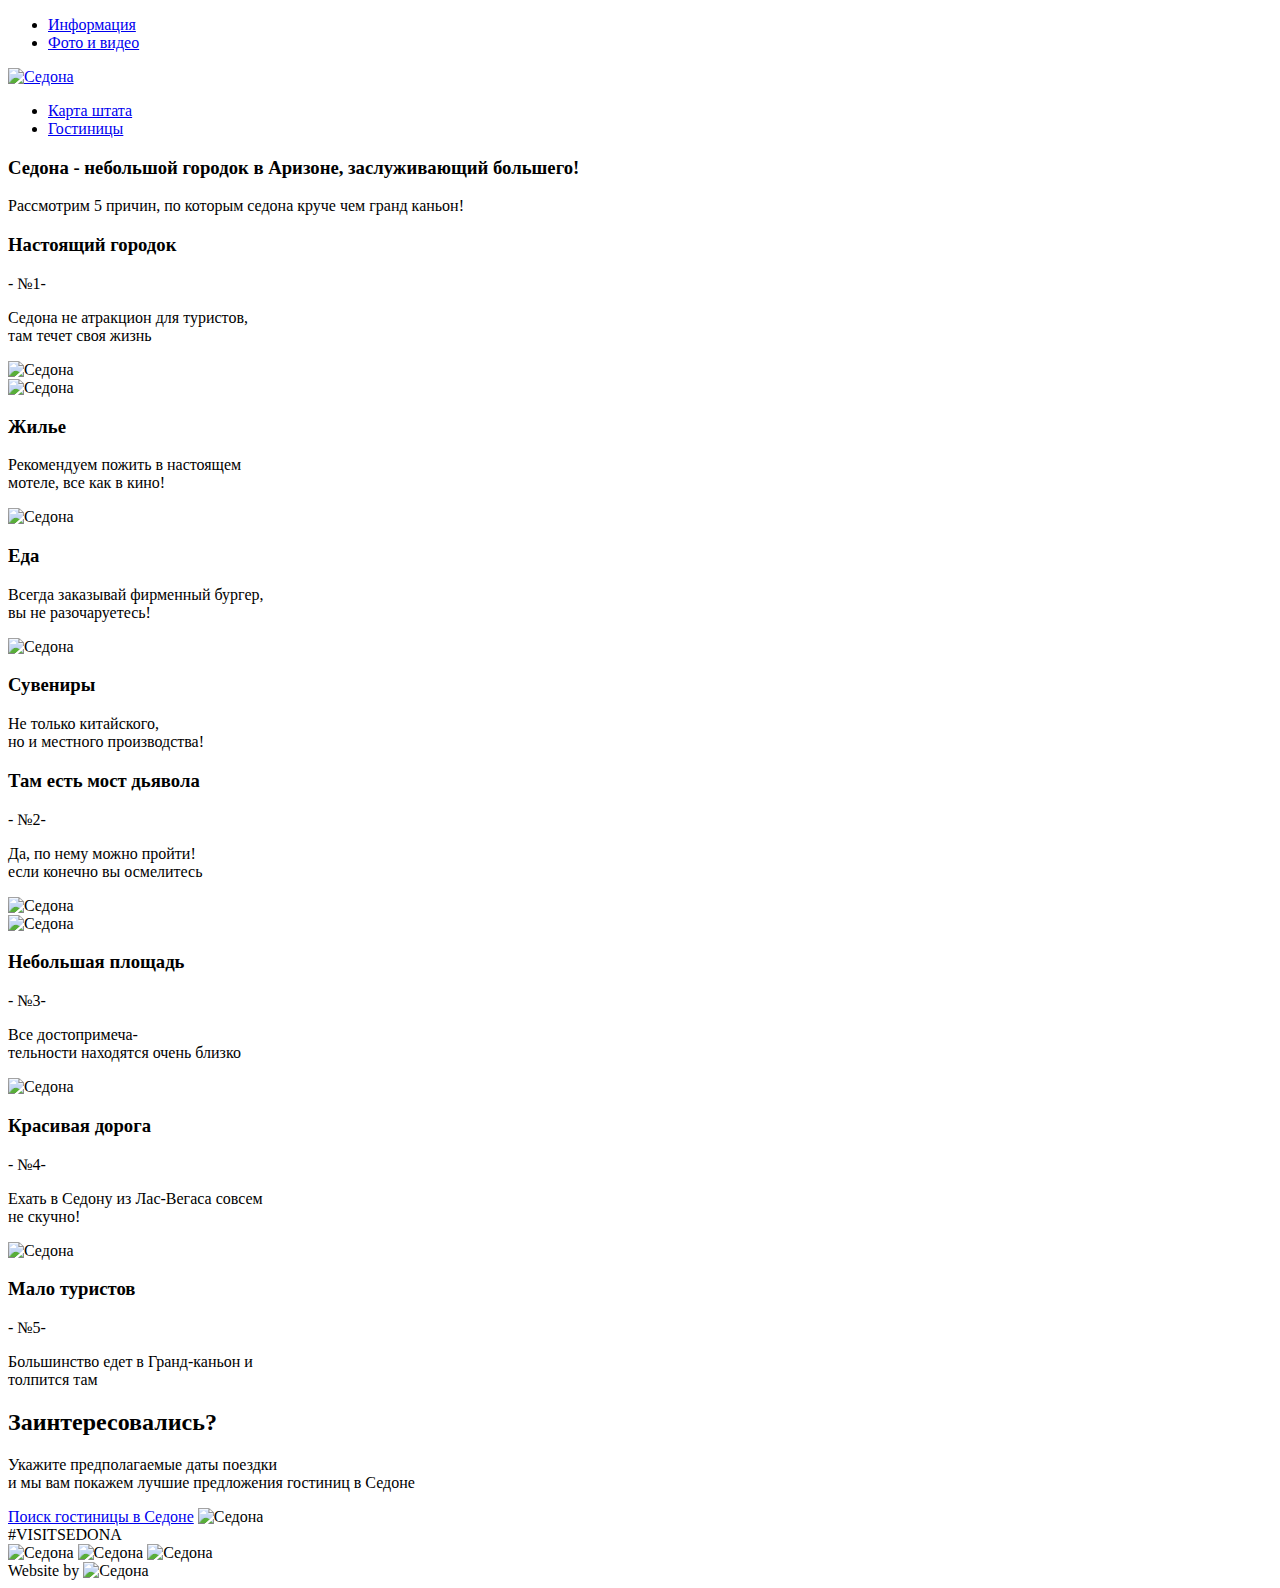
==== index.html @ 1ba11acc "разметка гл.стр." ====
<!DOCTYPE html>
<html>
    <head>
        <meta charset="utf-8">
	    <title>Sedona</title>
    </head>
    <body>
        <!--HEADER-->
        <header class="main-header">
	        <nav class="left-nav">
		        <ul>
	                 <li>
			            <a href="#" class="btn">Информация</a>
		             </li>
			        <li>
			            <a href="#" class="btn">Фото и видео</a>
		            </li>
			          
		        </ul>
	        </nav>
			
	        <div class="image">
	            <a href="./index.html">
				    <img src="http://placehold.it/150x100" alt="Седона" width="150" height="100" >
				</a>
	        </div>
			
			<nav class="right-nav">
			    <ul>
					<li>
			            <a href="#" class="btn">Карта штата</a>
		            </li>
			        <li>
			            <a href="#" class="btn">Гостиницы</a>
			        </li>  
			    </ul>
			</nav>
	    </header>
	    <!--HEADER END-->
		
		<!--CONTENT-->
	    <div class="container clearfix">
	        <section class="info-sedona">
	            <h3>Седона - небольшой городок в Аризоне, заслуживающий большего!</h3>
		        <p>Рассмотрим 5 причин, по которым седона круче чем гранд каньон!</p>
	        </section>
	        <!--Вопросы по тексту, лежащем на лого-->
	        <article class="main-reasons">
	            <div class="features-item main-feature">
		            <h3>Настоящий городок</h3>
		            <p>- №1-</p>
		            <p>
		            Седона не атракцион для туристов,<br>
		            там течет своя жизнь</p>
		        </div>
		        <div class="reason-image">
		            <img src="http://placehold.it/150x100" alt="Седона" width="150" height="100" >
		        </div>
	        </article>
	        <section class="features">
	            <div class="features-item">
				    <img src="http://placehold.it/150x100" alt="Седона" width="150" height="100" >
		            <h3>Жилье</h3>
		            <p>Рекомендуем пожить в настоящем<br>
		            мотеле, все как в кино!</p>
		        </div>
		        <div class="features-item">
				    <img src="http://placehold.it/150x100" alt="Седона" width="150" height="100" >
		            <h3>Еда</h3>
		            <p>Всегда заказывай фирменный бургер,<br>
		            вы не разочаруетесь!</p>
		        </div>
		        <div class="features-item">
				    <img src="http://placehold.it/150x100" alt="Седона" width="150" height="100" >
		            <h3>Сувениры</h3>
		            <p>Не только китайского,<br>
		            но и местного производства!</p>
		        </div>
	        </section>
	        <article class="main-reasons">
	            <div class="features-item main-feature">
		        <h3>Там есть мост дьявола</h3>
		        <p>- №2-</p>
		        <p>
		        Да, по нему можно пройти!<br>
		        если конечно вы осмелитесь</p>
		        </div>
		        <div class="reason-image">
		            <img src="http://placehold.it/150x100" alt="Седона" width="150" height="100" >
		        </div>
	        </article>
	        <section class="features">
	            <div class="features-item">
				    <img src="http://placehold.it/150x100" alt="Седона" width="150" height="100" >
		            <h3>Небольшая площадь</h3>
		            <p>- №3-</p>
		            <p>
		            Все достопримеча-<br>
		            тельности находятся очень близко</p>
		        </div>
		        <div class="features-item">
				    <img src="http://placehold.it/150x100" alt="Седона" width="150" height="100" >
		            <h3>Красивая дорога</h3>
		            <p>- №4-</p>
		            <p>
		            Eхать в Седону из Лас-Вегаса совсем<br>
		            не скучно!</p>
		        </div>
		        <div class="features-item">
				    <img src="http://placehold.it/150x100" alt="Седона" width="150" height="100" >
		            <h3>Мало туристов</h3>
		            <p>- №5-</p>
		            <p>
		            Большинство едет в Гранд-каньон и<br>
		            толпится там</p>
		        </div>
	        </section>
			<!--CART-->
	        <section class="search">
	            <h2>Заинтересовались?</h2>
	            <p>Укажите предполагаемые даты поездки<br>
	            и мы вам покажем лучшие предложения гостиниц в Седоне</p>
	            <a href="#" class="btn">Поиск гостиницы в Седоне</a>
	            <img src="http://placehold.it/150x100" alt="Седона" width="150" height="100" >
	        </section>
			<!--CART END-->
	    </div>
		<!--CONTENT END-->
		
        <!--FOOTER-->
	    <footer class="main-footer">
	        <section class="main-footer-info">
	            <div class="footer-tag">
		            #VISITSEDONA
		        </div>
		        <div class="footer-social">
		            <img src="http://placehold.it/150x100" alt="Седона" width="150" height="100" >
		            <img src="http://placehold.it/150x100" alt="Седона" width="150" height="100" >
		            <img src="http://placehold.it/150x100" alt="Седона" width="150" height="100" >
		        </div>
		        <div class="footer-copyright">
		            Website by <img src="http://placehold.it/150x100" alt="Седона" width="150" height="100" >
		        </div>
	        </section>
	    </footer>
	    <!--FOOTER END-->
    </body>
</html>
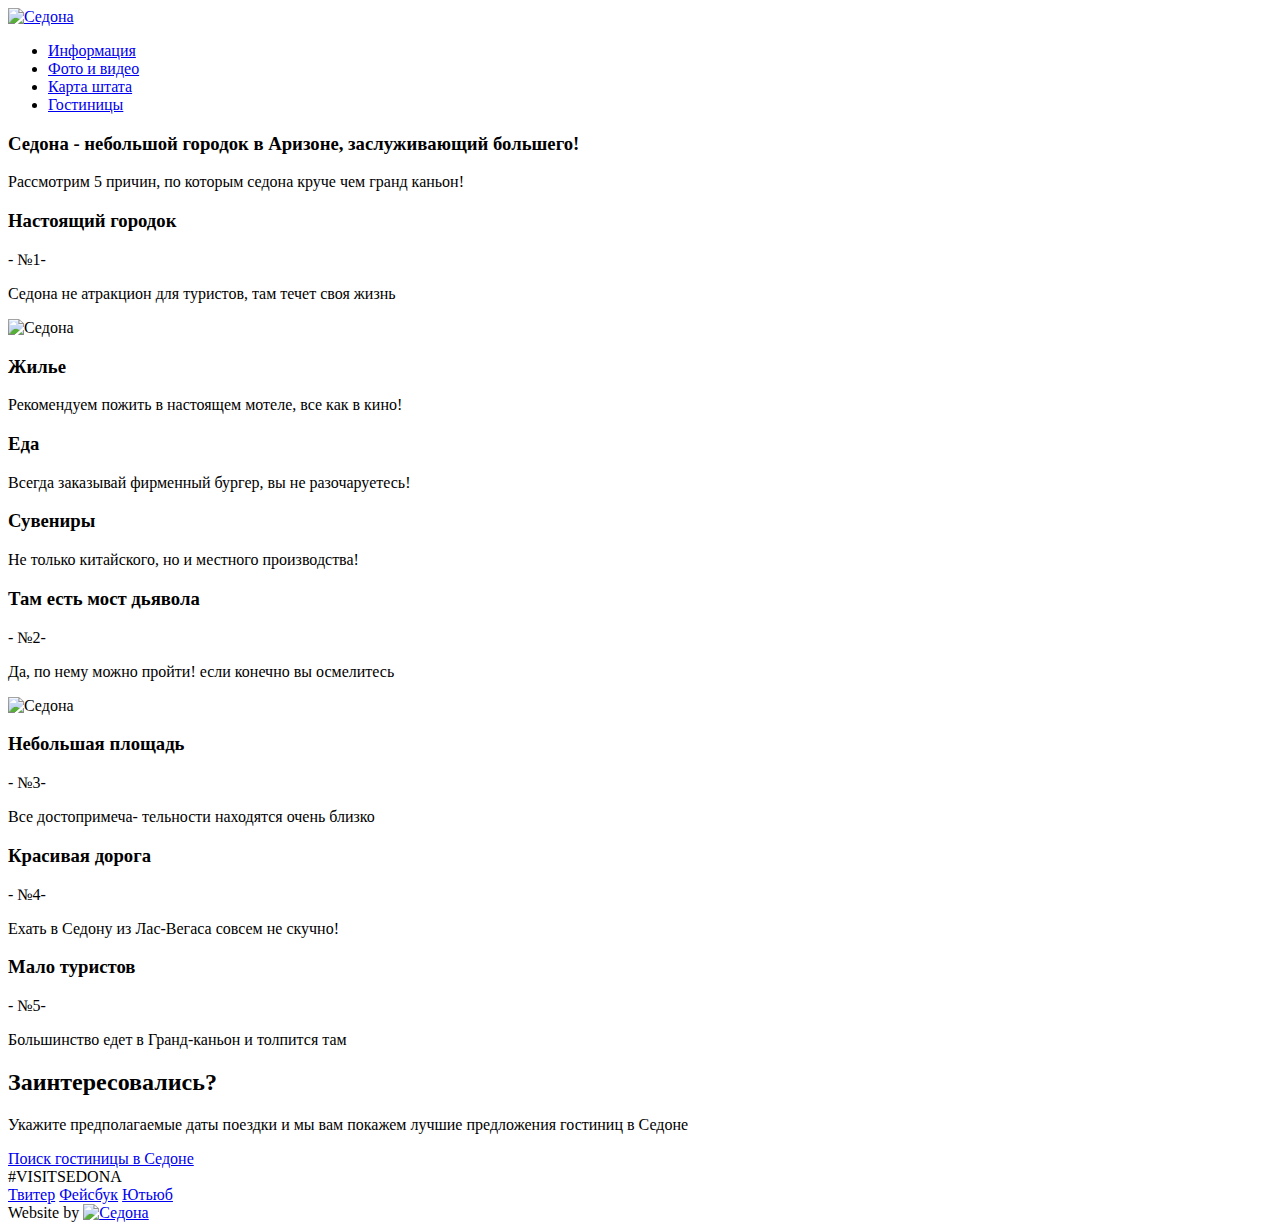
==== commit e0fb1c60: "правки в разметку index.html" ====
--- a/index.html
+++ b/index.html
@@ -1,148 +1,128 @@
-<!DOCTYPE html>
+﻿<!DOCTYPE html>
 <html>
-    <head>
-        <meta charset="utf-8">
-	    <title>Sedona</title>
-    </head>
-    <body>
+
+<head>
+    <meta charset="utf-8">
+    <title>Sedona</title>
+</head>
+
+<body>
+    <div class="container">
         <!--HEADER-->
-        <header class="main-header">
-	        <nav class="left-nav">
-		        <ul>
-	                 <li>
-			            <a href="#" class="btn">Информация</a>
-		             </li>
-			        <li>
-			            <a href="#" class="btn">Фото и видео</a>
-		            </li>
-			          
-		        </ul>
-	        </nav>
-			
-	        <div class="image">
-	            <a href="./index.html">
-				    <img src="http://placehold.it/150x100" alt="Седона" width="150" height="100" >
-				</a>
-	        </div>
-			
-			<nav class="right-nav">
-			    <ul>
-					<li>
-			            <a href="#" class="btn">Карта штата</a>
-		            </li>
-			        <li>
-			            <a href="#" class="btn">Гостиницы</a>
-			        </li>  
-			    </ul>
-			</nav>
-	    </header>
-	    <!--HEADER END-->
-		
-		<!--CONTENT-->
-	    <div class="container clearfix">
-	        <section class="info-sedona">
-	            <h3>Седона - небольшой городок в Аризоне, заслуживающий большего!</h3>
-		        <p>Рассмотрим 5 причин, по которым седона круче чем гранд каньон!</p>
-	        </section>
-	        <!--Вопросы по тексту, лежащем на лого-->
-	        <article class="main-reasons">
-	            <div class="features-item main-feature">
-		            <h3>Настоящий городок</h3>
-		            <p>- №1-</p>
-		            <p>
-		            Седона не атракцион для туристов,<br>
-		            там течет своя жизнь</p>
-		        </div>
-		        <div class="reason-image">
-		            <img src="http://placehold.it/150x100" alt="Седона" width="150" height="100" >
-		        </div>
-	        </article>
-	        <section class="features">
-	            <div class="features-item">
-				    <img src="http://placehold.it/150x100" alt="Седона" width="150" height="100" >
-		            <h3>Жилье</h3>
-		            <p>Рекомендуем пожить в настоящем<br>
-		            мотеле, все как в кино!</p>
-		        </div>
-		        <div class="features-item">
-				    <img src="http://placehold.it/150x100" alt="Седона" width="150" height="100" >
-		            <h3>Еда</h3>
-		            <p>Всегда заказывай фирменный бургер,<br>
-		            вы не разочаруетесь!</p>
-		        </div>
-		        <div class="features-item">
-				    <img src="http://placehold.it/150x100" alt="Седона" width="150" height="100" >
-		            <h3>Сувениры</h3>
-		            <p>Не только китайского,<br>
-		            но и местного производства!</p>
-		        </div>
-	        </section>
-	        <article class="main-reasons">
-	            <div class="features-item main-feature">
-		        <h3>Там есть мост дьявола</h3>
-		        <p>- №2-</p>
-		        <p>
-		        Да, по нему можно пройти!<br>
-		        если конечно вы осмелитесь</p>
-		        </div>
-		        <div class="reason-image">
-		            <img src="http://placehold.it/150x100" alt="Седона" width="150" height="100" >
-		        </div>
-	        </article>
-	        <section class="features">
-	            <div class="features-item">
-				    <img src="http://placehold.it/150x100" alt="Седона" width="150" height="100" >
-		            <h3>Небольшая площадь</h3>
-		            <p>- №3-</p>
-		            <p>
-		            Все достопримеча-<br>
-		            тельности находятся очень близко</p>
-		        </div>
-		        <div class="features-item">
-				    <img src="http://placehold.it/150x100" alt="Седона" width="150" height="100" >
-		            <h3>Красивая дорога</h3>
-		            <p>- №4-</p>
-		            <p>
-		            Eхать в Седону из Лас-Вегаса совсем<br>
-		            не скучно!</p>
-		        </div>
-		        <div class="features-item">
-				    <img src="http://placehold.it/150x100" alt="Седона" width="150" height="100" >
-		            <h3>Мало туристов</h3>
-		            <p>- №5-</p>
-		            <p>
-		            Большинство едет в Гранд-каньон и<br>
-		            толпится там</p>
-		        </div>
-	        </section>
-			<!--CART-->
-	        <section class="search">
-	            <h2>Заинтересовались?</h2>
-	            <p>Укажите предполагаемые даты поездки<br>
-	            и мы вам покажем лучшие предложения гостиниц в Седоне</p>
-	            <a href="#" class="btn">Поиск гостиницы в Седоне</a>
-	            <img src="http://placehold.it/150x100" alt="Седона" width="150" height="100" >
-	        </section>
-			<!--CART END-->
-	    </div>
-		<!--CONTENT END-->
-		
+
+        <header class="page-header">
+            <a class="image" href="./index.html">
+                <img src="http://placehold.it/150x100" alt="Седона" width="150" height="100">
+            </a>
+
+            <nav class="main-nav">
+                <ul>
+                    <li>
+                        <a href="#" class="btn">Информация</a>
+                    </li>
+                    <li>
+                        <a href="#" class="btn">Фото и видео</a>
+                    </li>
+
+                    <li>
+                        <a href="#" class="btn">Карта штата</a>
+                    </li>
+                    <li>
+                        <a href="#" class="btn">Гостиницы</a>
+                    </li>
+                </ul>
+            </nav>
+        </header>
+        <!--HEADER END-->
+
+        <!--CONTENT-->
+        <main>
+
+            <section class="info-sedona">
+                <h3>Седона - небольшой городок в Аризоне, заслуживающий большего!</h3>
+                <p>Рассмотрим 5 причин, по которым седона круче чем гранд каньон!</p>
+            </section>
+            <!--Вопросы по тексту, лежащем на лого-->
+            <section class="main-reasons">
+                <div class="reason-item reason-item-blue"> 
+                    <h3>Настоящий городок</h3>
+                    <span>- №1-</span>
+                    <p>Седона не атракцион для туристов, там течет своя жизнь</p>
+                </div>
+                <div class="reason-image">
+                    <img src="http://placehold.it/150x100" alt="Седона" width="150" height="100">
+                </div>
+            </section>
+            <section class="features">
+                <div class="features-item features-item-home">
+                    <h3>Жилье</h3>
+                    <p>Рекомендуем пожить в настоящем мотеле, все как в кино!</p>
+                </div>
+                <div class="features-item features-item-eate">
+                    <h3>Еда</h3>
+                    <p>Всегда заказывай фирменный бургер, вы не разочаруетесь!</p>
+                </div>
+                <div class="features-item features-item-syvin">
+                    <h3>Сувениры</h3>
+                    <p>Не только китайского, но и местного производства!</p>
+                </div>
+            </section>
+            <section class="main-reasons">
+                <div class="reason-item reason-item-blue">
+                    <h3>Там есть мост дьявола</h3>
+                    <span>- №2-</span>
+                    <p>Да, по нему можно пройти! если конечно вы осмелитесь</p>
+                </div>
+                <div class="reason-image">
+                    <img src="http://placehold.it/150x100" alt="Седона" width="150" height="100">
+                </div>
+            </section>
+            <section class="features">
+                <div class="reason-item reason-item-grey">
+                    <h3>Небольшая площадь</h3>
+                    <span>- №3-</span>
+                    <p>Все достопримеча- тельности находятся очень близко</p>
+                </div>
+                <div class="reason-item reason-item-grey">
+                    <h3>Красивая дорога</h3>
+                    <span>- №4-</span>
+                    <p>Eхать в Седону из Лас-Вегаса совсем не скучно!</p>
+                </div>
+                <div class="reason-item reason-item-grey">
+                    <h3>Мало туристов</h3>
+                    <span>- №5-</span>
+                    <p>Большинство едет в Гранд-каньон и толпится там</p>
+                </div>
+            </section>
+            <!--map-->
+            <section class="search">
+                <h2>Заинтересовались?</h2>
+                <p>Укажите предполагаемые даты поездки и мы вам покажем лучшие предложения гостиниц в Седоне</p>
+                <a href="#" class="btn">Поиск гостиницы в Седоне</a>
+                <div class="map"></div>
+                <!---вставить форму поиска---->
+            </section>
+            <!--map END-->
+        </main>
+        <!--CONTENT END-->
+
         <!--FOOTER-->
-	    <footer class="main-footer">
-	        <section class="main-footer-info">
-	            <div class="footer-tag">
-		            #VISITSEDONA
-		        </div>
-		        <div class="footer-social">
-		            <img src="http://placehold.it/150x100" alt="Седона" width="150" height="100" >
-		            <img src="http://placehold.it/150x100" alt="Седона" width="150" height="100" >
-		            <img src="http://placehold.it/150x100" alt="Седона" width="150" height="100" >
-		        </div>
-		        <div class="footer-copyright">
-		            Website by <img src="http://placehold.it/150x100" alt="Седона" width="150" height="100" >
-		        </div>
-	        </section>
-	    </footer>
-	    <!--FOOTER END-->
-    </body>
-</html>+        <footer class="page-footer">
+                <div class="footer-tag">
+                    #VISITSEDONA
+                </div>
+                <div class="footer-social">
+                    <a class="socil-btn socil-btn-tw" href="#" target="_blank">Твитер</a>
+                    <a class="socil-btn socil-btn-fb" href="#" target="_blank">Фейсбук</a>
+                    <a class="socil-btn socil-btn-youtub" href="#" target="_blank">Ютьюб</a>
+                </div>
+                <div class="footer-copyright">
+                    Website by <a href="#" target="_blank"><img src="http://placehold.it/150x100" alt="Седона" width="150" height="100"></a>
+                </div>
+        </footer>
+        <!--FOOTER END-->
+    </div>
+
+</body>
+
+</html>
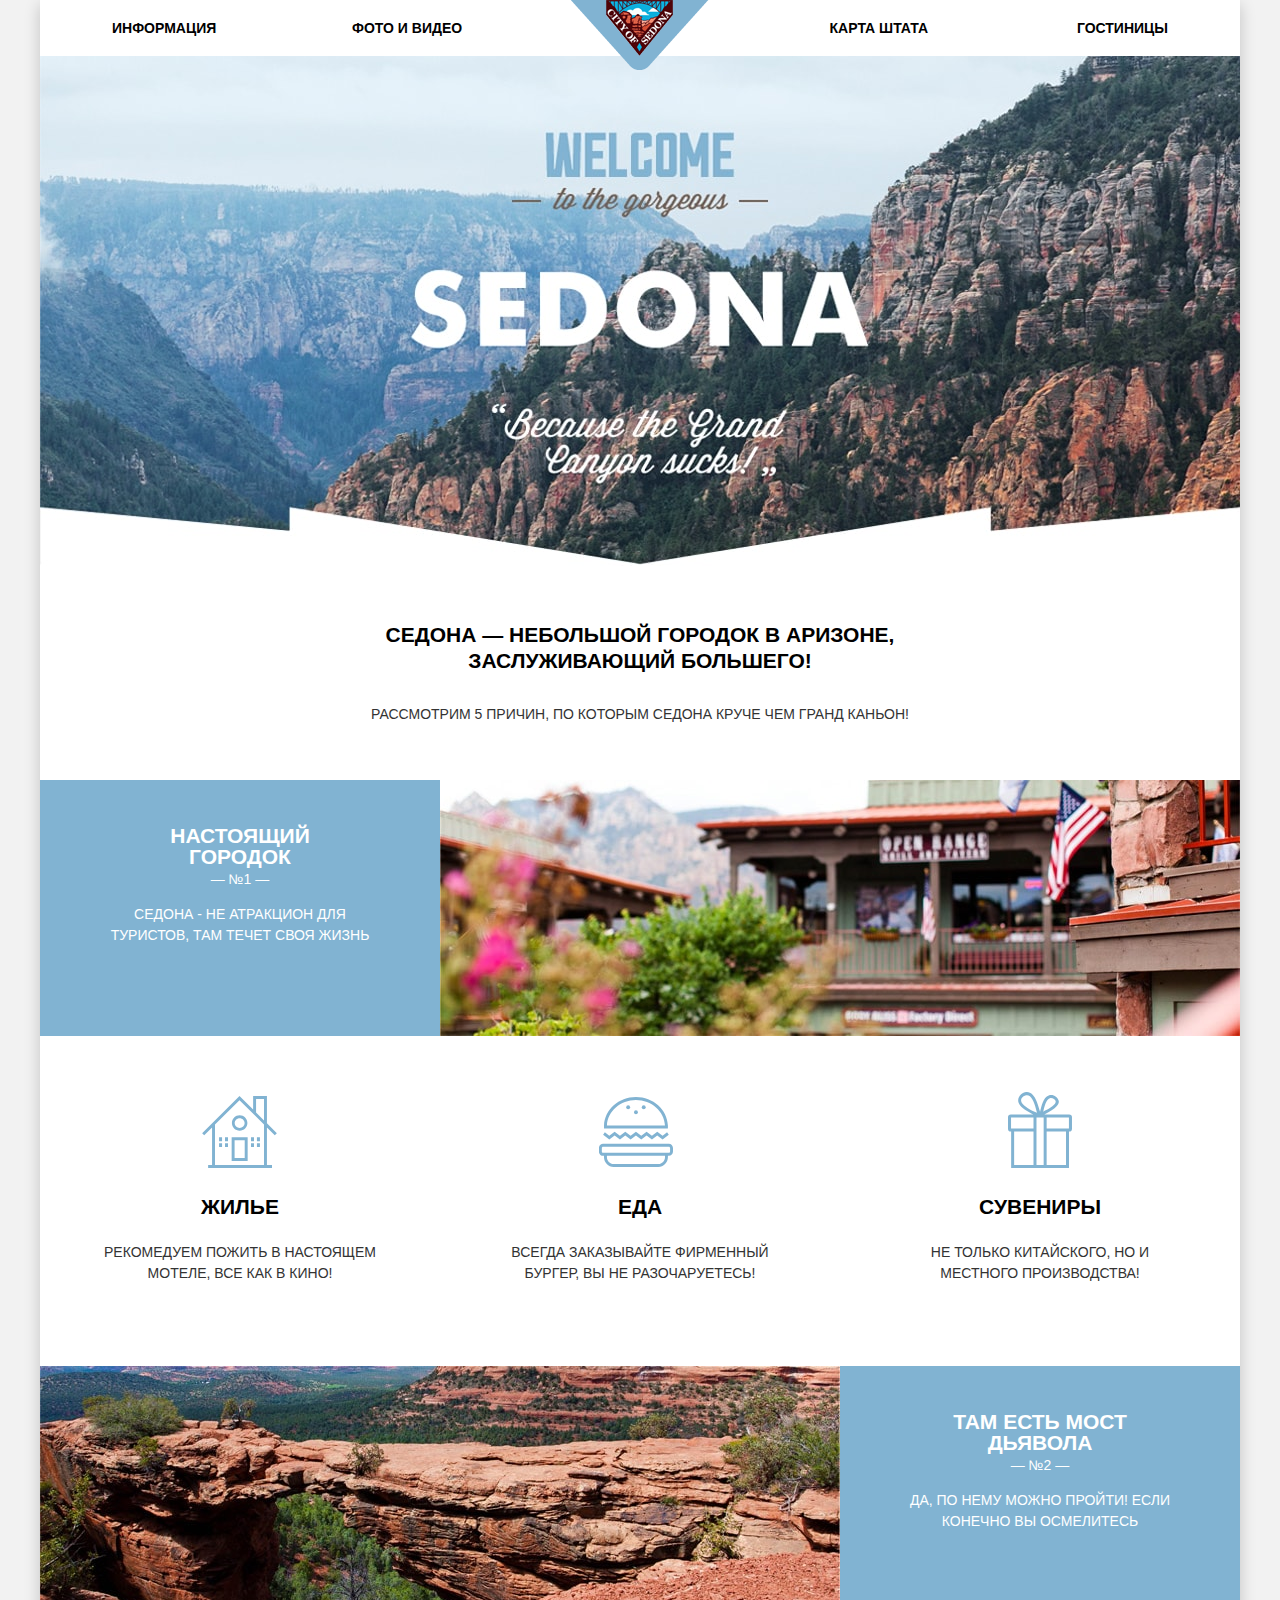
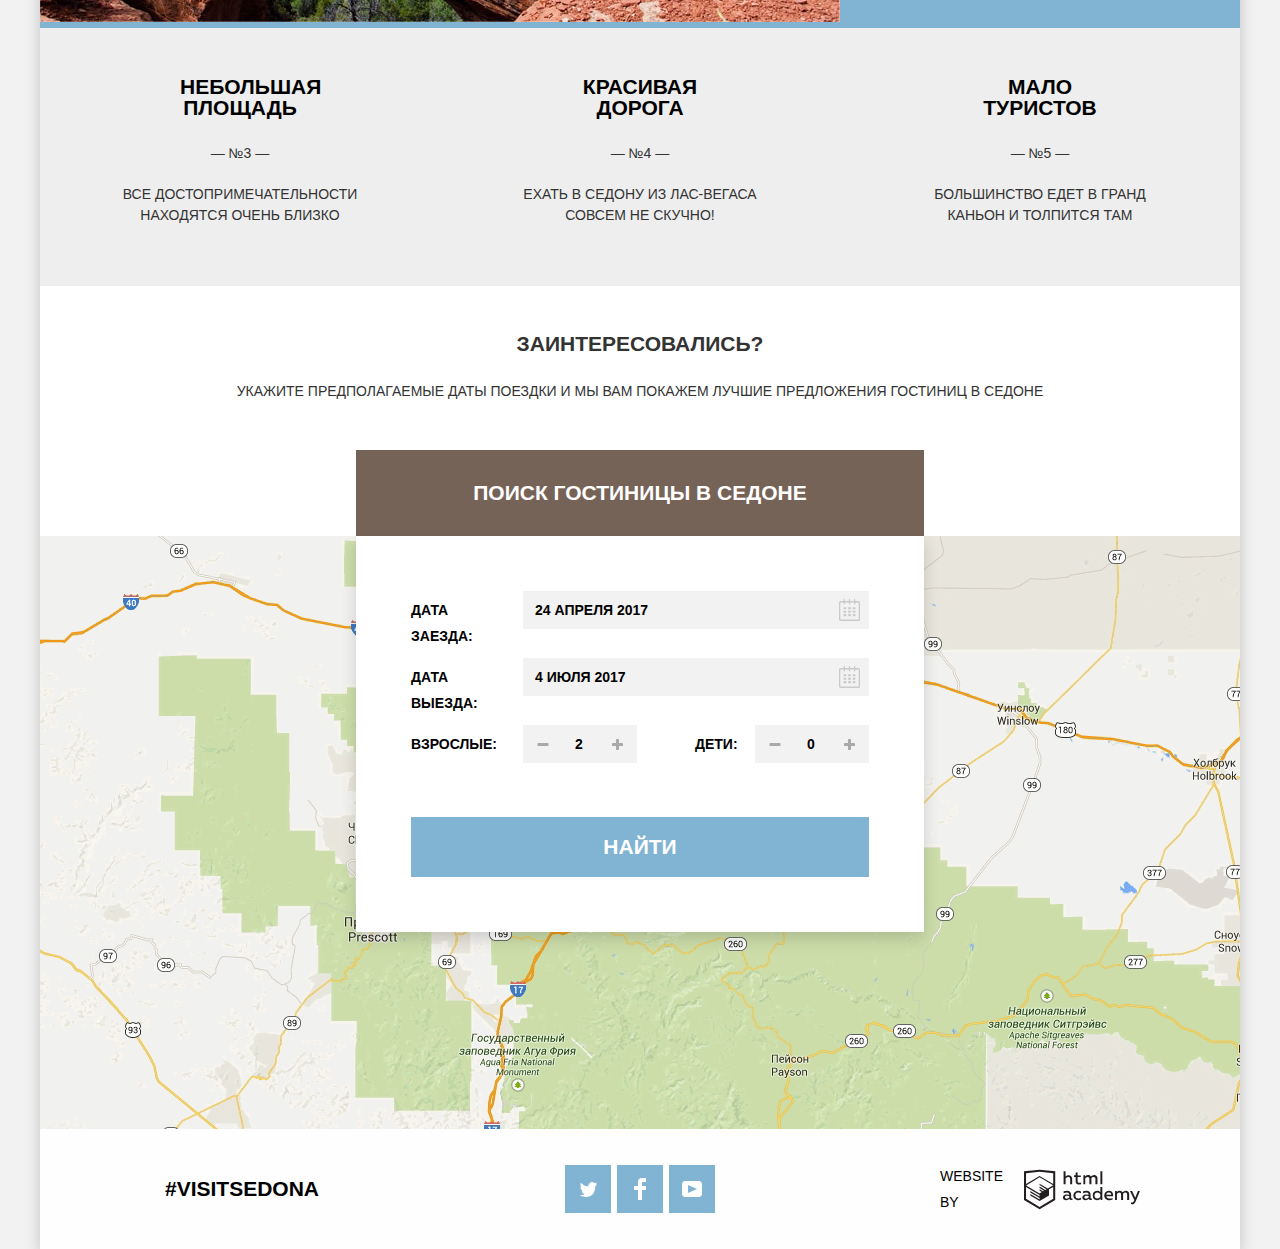
==== commit 24ed05a0: "переделка 1 стр" ====
--- a/index.html
+++ b/index.html
@@ -4,32 +4,26 @@
 <head>
     <meta charset="utf-8">
     <title>Sedona</title>
+    <link href="https://fonts.googleapis.com/css?family=PT+Sans+Narrow:400,700&amp;subset=cyrillic" rel="stylesheet">
+    <link href="css/normalize.css" rel="stylesheet">
+    <link href="css/style.css" rel="stylesheet">
 </head>
 
 <body>
     <div class="container">
         <!--HEADER-->
-
         <header class="page-header">
-            <a class="image" href="./index.html">
-                <img src="http://placehold.it/150x100" alt="Седона" width="150" height="100">
+            <h1 class="visually-hidden">City of Sedona</h1>
+            <a class="header-logo" href="#">
+                <img src="img/logo.png" alt="Седона" width="138" height="70">
             </a>
 
-            <nav class="main-nav">
-                <ul>
-                    <li>
-                        <a href="#" class="btn">Информация</a>
-                    </li>
-                    <li>
-                        <a href="#" class="btn">Фото и видео</a>
-                    </li>
-
-                    <li>
-                        <a href="#" class="btn">Карта штата</a>
-                    </li>
-                    <li>
-                        <a href="#" class="btn">Гостиницы</a>
-                    </li>
+            <nav class="main-navigation">
+                <ul class="site-navigation">
+                    <li><a href="#">Информация</a></li>
+                    <li><a href="#">Фото и видео</a></li>
+                    <li><a href="#">Карта штата</a></li>
+                    <li><a href="hotels.html">Гостиницы</a></li>
                 </ul>
             </nav>
         </header>
@@ -37,91 +31,191 @@
 
         <!--CONTENT-->
         <main>
-
             <section class="info-sedona">
-                <h3>Седона - небольшой городок в Аризоне, заслуживающий большего!</h3>
-                <p>Рассмотрим 5 причин, по которым седона круче чем гранд каньон!</p>
+                <img src="img/intro.jpg" width="1200" height="510" alt="Добро пожаловать в прекрасную Седону">
+                <div class="promo-container">
+                    <h2 class="promo-title">Седона &#8212; небольшой городок в Аризоне, заслуживающий большего!</h2>
+                    <p>Рассмотрим 5 причин, по которым седона круче чем гранд каньон!</p>
+                </div>
             </section>
             <!--Вопросы по тексту, лежащем на лого-->
             <section class="main-reasons">
-                <div class="reason-item reason-item-blue"> 
-                    <h3>Настоящий городок</h3>
-                    <span>- №1-</span>
-                    <p>Седона не атракцион для туристов, там течет своя жизнь</p>
+                <h2 class="visually-hidden">Главное преимущество</h2>
+                <div class="reason-item">
+                    <h3 class="features-text-title">Настоящий городок</h3>
+                    <span>&#8212; №1 &#8212;</span>
+                    <p>Седона - не атракцион для туристов, там течет своя жизнь</p>
                 </div>
                 <div class="reason-image">
-                    <img src="http://placehold.it/150x100" alt="Седона" width="150" height="100">
-                </div>
-            </section>
+                    <img src="img/sedona.jpg" width="800" height="256" alt="Седона">
+                </div>
+            </section>
+
             <section class="features">
-                <div class="features-item features-item-home">
-                    <h3>Жилье</h3>
-                    <p>Рекомендуем пожить в настоящем мотеле, все как в кино!</p>
-                </div>
-                <div class="features-item features-item-eate">
-                    <h3>Еда</h3>
-                    <p>Всегда заказывай фирменный бургер, вы не разочаруетесь!</p>
-                </div>
-                <div class="features-item features-item-syvin">
-                    <h3>Сувениры</h3>
-                    <p>Не только китайского, но и местного производства!</p>
-                </div>
-            </section>
+                <h2 class="visually-hidden">Сервис</h2>
+                <ul class="our-services-list">
+                    <li class="our-services-item">
+                        <h3 class="our-services-title">Жилье</h3>
+
+                        <p>Рекомедуем пожить в настоящем мотеле, все как в кино!</p>
+                    </li>
+
+                    <li class="our-services-item">
+                        <h3 class="our-services-title">Еда</h3>
+                        <p>Всегда заказывайте фирменный бургер, вы не разочаруетесь!</p>
+                    </li>
+
+                    <li class="our-services-item">
+                        <h3 class="our-services-title">Сувениры</h3>
+                        <p>Не только китайского, но и местного производства!</p>
+                    </li>
+                </ul>
+            </section>
+
             <section class="main-reasons">
-                <div class="reason-item reason-item-blue">
-                    <h3>Там есть мост дьявола</h3>
-                    <span>- №2-</span>
+                <h2 class="visually-hidden">Главное преимущество №2</h2>
+                <div class="features-photo">
+                    <img src="img/brige.jpg" width="800" height="256" alt="Фото моста Дьявола">
+                </div>
+                <div class="reason-item">
+                    <h3 class="features-text-title">Там есть мост Дьявола</h3>
+                    <span>&#8212; №2 &#8212;</span>
                     <p>Да, по нему можно пройти! если конечно вы осмелитесь</p>
                 </div>
-                <div class="reason-image">
-                    <img src="http://placehold.it/150x100" alt="Седона" width="150" height="100">
-                </div>
-            </section>
-            <section class="features">
-                <div class="reason-item reason-item-grey">
-                    <h3>Небольшая площадь</h3>
-                    <span>- №3-</span>
-                    <p>Все достопримеча- тельности находятся очень близко</p>
-                </div>
-                <div class="reason-item reason-item-grey">
-                    <h3>Красивая дорога</h3>
-                    <span>- №4-</span>
-                    <p>Eхать в Седону из Лас-Вегаса совсем не скучно!</p>
-                </div>
-                <div class="reason-item reason-item-grey">
-                    <h3>Мало туристов</h3>
-                    <span>- №5-</span>
-                    <p>Большинство едет в Гранд-каньон и толпится там</p>
-                </div>
+            </section>
+            <section class="advantages">
+                <h2 class="visually-hidden">Другие преимущества</h2>
+                <ul class="advantages-list">
+                    <li class="advantages-item">
+                        <h3>Небольшая площадь</h3>
+
+                        <p>&#8212; №3 &#8212;</p>
+
+                        <p>Все достопримечательности находятся очень близко</p>
+                    </li>
+
+                    <li class="advantages-item">
+                        <h3>Красивая дорога</h3>
+
+                        <p>&#8212; №4 &#8212;</p>
+
+                        <p>Ехать в Седону из Лас-Вегаса совсем не скучно!</p>
+                    </li>
+
+                    <li class="advantages-item">
+                        <h3>Мало туристов</h3>
+
+                        <p>&#8212; №5 &#8212;</p>
+
+                        <p>Большинство едет в Гранд Каньон и толпится там</p>
+                    </li>
+                </ul>
             </section>
             <!--map-->
-            <section class="search">
+            <section class="hotel-search">
+                <h2 class="visually-hidden">Поиск гостиницы в Седоне</h2>
                 <h2>Заинтересовались?</h2>
                 <p>Укажите предполагаемые даты поездки и мы вам покажем лучшие предложения гостиниц в Седоне</p>
-                <a href="#" class="btn">Поиск гостиницы в Седоне</a>
-                <div class="map"></div>
                 <!---вставить форму поиска---->
+                <button type="button" class="button hotel-search-button">Поиск гостиницы в седоне</button>
+                <section class="search-form">
+                    <h2 class="visually-hidden">Форма поиска гостиницы в Седоне</h2>
+
+                    <form class="form-hotel-search" action="https://echo.htmlacademy.ru" method="get" name="hotel-search">
+                        <div class="form-hotel-search-item">
+                            <label for="arrival-date"> 
+                  Дата заезда:
+                </label>
+                            <input class="input-date" type="text" name="arrival-date" value="24 апреля 2017" id="arrival-date">
+                            <button type="button" class="icon-button calendar">
+                  <span class="visually-hidden">Календарь</span>
+                  <svg xmlns="http://www.w3.org/2000/svg" width="21" height="22" viewBox="0 0 21 22"><path d="M19.251 2.025h-2.845V.648c0-.381-.294-.689-.656-.689-.363 0-.656.308-.656.689v1.377h-3.938V.648c0-.381-.294-.689-.655-.689-.363 0-.657.308-.657.689v1.377H5.906V.648c0-.381-.294-.689-.656-.689-.363 0-.657.308-.657.689v1.377H1.75C.784 2.025 0 2.847 0 3.862v16.302C0 21.179.784 22 1.75 22h17.501c.966 0 1.749-.821 1.749-1.836V3.862c0-1.015-.783-1.837-1.749-1.837zm.437 18.139a.448.448 0 0 1-.437.459H1.75a.45.45 0 0 1-.438-.459V3.862a.45.45 0 0 1 .438-.459h2.844v1.378c0 .381.294.689.657.689.362 0 .656-.308.656-.689V3.403h3.938v1.378c0 .381.294.689.657.689.361 0 .655-.308.655-.689V3.403h3.938v1.378c0 .381.293.689.656.689.362 0 .656-.308.656-.689V3.403h2.845c.241 0 .437.206.437.459v16.302z"/><path d="M4.594 8.225h2.625v2.066H4.594zM4.594 11.668h2.625v2.067H4.594zM4.594 15.112h2.625v2.066H4.594zM9.188 15.112h2.625v2.066H9.188zM9.188 11.668h2.625v2.067H9.188zM9.188 8.225h2.625v2.066H9.188zM13.781 15.112h2.625v2.066h-2.625zM13.781 11.668h2.625v2.067h-2.625zM13.781 8.225h2.625v2.066h-2.625z"/></svg>
+                </button>
+                        </div>
+
+                        <div class="form-hotel-search-item">
+                            <label for="date-of-departure">
+                  Дата выезда:
+                </label>
+                            <input class="input-date" type="text" name="date-of-departure" value="4 июля 2017" id="date-of-departure">
+                            <button type="button" class="icon-button calendar">
+                  <span class="visually-hidden">Календарь</span>
+                  <svg xmlns="http://www.w3.org/2000/svg" width="21" height="22" viewBox="0 0 21 22"><path d="M19.251 2.025h-2.845V.648c0-.381-.294-.689-.656-.689-.363 0-.656.308-.656.689v1.377h-3.938V.648c0-.381-.294-.689-.655-.689-.363 0-.657.308-.657.689v1.377H5.906V.648c0-.381-.294-.689-.656-.689-.363 0-.657.308-.657.689v1.377H1.75C.784 2.025 0 2.847 0 3.862v16.302C0 21.179.784 22 1.75 22h17.501c.966 0 1.749-.821 1.749-1.836V3.862c0-1.015-.783-1.837-1.749-1.837zm.437 18.139a.448.448 0 0 1-.437.459H1.75a.45.45 0 0 1-.438-.459V3.862a.45.45 0 0 1 .438-.459h2.844v1.378c0 .381.294.689.657.689.362 0 .656-.308.656-.689V3.403h3.938v1.378c0 .381.294.689.657.689.361 0 .655-.308.655-.689V3.403h3.938v1.378c0 .381.293.689.656.689.362 0 .656-.308.656-.689V3.403h2.845c.241 0 .437.206.437.459v16.302z"/><path d="M4.594 8.225h2.625v2.066H4.594zM4.594 11.668h2.625v2.067H4.594zM4.594 15.112h2.625v2.066H4.594zM9.188 15.112h2.625v2.066H9.188zM9.188 11.668h2.625v2.067H9.188zM9.188 8.225h2.625v2.066H9.188zM13.781 15.112h2.625v2.066h-2.625zM13.781 11.668h2.625v2.067h-2.625zM13.781 8.225h2.625v2.066h-2.625z"/></svg>
+                </button>
+                        </div>
+
+                        <div class="form-hotel-search-item half-line">
+                            <label for="adults">
+                  Взрослые:
+                </label>
+                            <button type="button" class="icon-button minus">
+                  <span class="visually-hidden">Уменьшение количества</span>
+                </button>
+                            <input class="input-number" type="text" name="number-of-adults" id="adults" value="2">
+                            <button type="button" class="icon-button plus">
+                  <span class="visually-hidden">Увеличение количества</span>
+                </button>
+                        </div>
+
+                        <div class="form-hotel-search-item half-line">
+                            <label for="child">
+                  Дети:
+                </label>
+                            <button type="button" class="icon-button minus">
+                  <span class="visually-hidden">Уменьшение количества</span>
+                </button>
+                            <input class="input-number" type="text" name="number-of-child" id="child" value="0">
+                            <button type="button" class="icon-button plus">
+                  <span class="visually-hidden">Увеличение количества</span>
+                </button>
+                        </div>
+                        <button type="submit" class="button form-hotel-search-button">найти</button>
+                    </form>
+                </section>
             </section>
             <!--map END-->
+            <div class="map">
+                <img src="img/map.png" width="1200" height="593" alt="Как проехать в Седону">
+            </div>
         </main>
         <!--CONTENT END-->
 
         <!--FOOTER-->
         <footer class="page-footer">
-                <div class="footer-tag">
-                    #VISITSEDONA
-                </div>
+            <div class="footer-container">
+                <p class="footer-text">#VISITSEDONA</p>
                 <div class="footer-social">
-                    <a class="socil-btn socil-btn-tw" href="#" target="_blank">Твитер</a>
-                    <a class="socil-btn socil-btn-fb" href="#" target="_blank">Фейсбук</a>
-                    <a class="socil-btn socil-btn-youtub" href="#" target="_blank">Ютьюб</a>
-                </div>
-                <div class="footer-copyright">
-                    Website by <a href="#" target="_blank"><img src="http://placehold.it/150x100" alt="Седона" width="150" height="100"></a>
-                </div>
+                    <ul>
+                        <li>
+                            <a class="social-button" href="#">
+                                <span class="visually-hidden">Twitter</span>
+                                <svg xmlns="http://www.w3.org/2000/svg" xmlns:xlink="http://www.w3.org/1999/xlink" width="17" height="15" viewBox="0 0 17 15"><path fill="#FFF" d="M10.95.144c1.685-.496 2.984.27 3.577 1.179.673-.231 1.331-.481 2.011-.708a2.345 2.345 0 0 1-.857 1.768c.685.17 1.304-.491 1.304-.491-.169 1-1.006 1.788-1.563 2.024-.231 6.75-3.175 11.217-10.077 11.082h-.446c-.41 0-4.164-.46-4.898-1.887 2.271.196 3.893-.422 4.693-1.177-.96-.3-2.679-.477-2.979-2.95.349.106.564.228 1.19.119C1.705 8.247.374 7.53.448 5.33c.285.328 1.067.536 1.34.472C1.085 5.561-.182 2.442.894.85c1.818 1.854 3.735 3.606 7.152 3.773C8.254 2.33 9.183.793 10.95.144z"/></svg>
+                            </a>
+                        </li>
+                        <li>
+                            <a class="social-button" href="#">
+                                <span class="visually-hidden">Facebook</span>
+                                <svg xmlns="http://www.w3.org/2000/svg" width="12" height="22" viewBox="0 0 12 22"><path fill="#FFF" d="M12 4V0H8a4 4 0 0 0-4 4v4H0v4h4v10h4V12h4V8H8V4h4z"/></svg>
+                            </a>
+                        </li>
+                        <li>
+                            <a class="social-button" href="#">
+                                <span class="visually-hidden">Youtube</span>
+                                <svg xmlns="http://www.w3.org/2000/svg" xmlns:xlink="http://www.w3.org/1999/xlink" width="20" height="16" viewBox="0 0 20 16"><path fill="#FFF" d="M17 0H3C1.35 0 0 1.35 0 3v10c0 1.65 1.35 3 3 3h14c1.65 0 3-1.35 3-3V3c0-1.65-1.35-3-3-3zM6.027 11.998V4.002L15.014 8l-8.987 3.998z"/></svg>
+                            </a>
+                        </li>
+                    </ul>
+                </div>
+                <div class="copyright">
+                    <p class="copyright-text">website by</p>
+                    <a class="logohtmlacademy" href="https://htmlacademy.ru/intensive/htmlcss">
+                        <span class="visually-hidden">html academy</span>
+                        <svg id="Layer_1" data-name="Layer 1" xmlns="http://www.w3.org/2000/svg" width="116" height="41" viewBox="0 0 108.08 36.85"><title>logo-htmlacademy-small1</title><path d="M44.61,26.88a2,2,0,0,0,.55-0.1v1.33a3.25,3.25,0,0,1-1.18.21,1.67,1.67,0,0,1-1.67-1,4.84,4.84,0,0,1-3.14,1.08c-1.51,0-2.91-.83-2.91-2.55,0-2.13,2-2.79,3.71-2.79a11.08,11.08,0,0,1,2.17.25v-0.3c0-1-.76-1.77-2.19-1.77a7.42,7.42,0,0,0-3,.64v-1.7a10.21,10.21,0,0,1,3.19-.55c2.36,0,3.81,1.12,3.81,3.65v3a0.54,0.54,0,0,0,.49.59h0.17Zm-6.44-1.13A1.35,1.35,0,0,0,39.63,27h0.11a3.39,3.39,0,0,0,2.41-1V24.58a9.72,9.72,0,0,0-1.81-.21c-1,0-2.16.33-2.16,1.38h0Zm12.36-6.11a5,5,0,0,1,2.57.64V22a4.08,4.08,0,0,0-2.3-.7,2.75,2.75,0,1,0,0,5.49,5,5,0,0,0,2.43-.64v1.71a6.27,6.27,0,0,1-2.76.57A4.21,4.21,0,0,1,46,24.51q0-.21,0-0.41a4.32,4.32,0,0,1,4.18-4.46h0.38Zm12.17,7.24a2,2,0,0,0,.55-0.1v1.33a3.25,3.25,0,0,1-1.18.21,1.67,1.67,0,0,1-1.67-1,4.84,4.84,0,0,1-3.14,1.08c-1.51,0-2.91-.83-2.91-2.55,0-2.13,2-2.79,3.71-2.79a11.08,11.08,0,0,1,2.17.25v-0.3c0-1-.76-1.77-2.19-1.77a7.42,7.42,0,0,0-3,.64v-1.7a10.21,10.21,0,0,1,3.19-.55c2.36,0,3.81,1.12,3.81,3.65v3a0.54,0.54,0,0,0,.49.59h0.17Zm-6.44-1.13A1.35,1.35,0,0,0,57.73,27h0.11a3.39,3.39,0,0,0,2.41-1V24.58a9.72,9.72,0,0,0-1.81-.21c-1.06,0-2.16.33-2.16,1.38h0ZM73,16V28.2H71.35V26.88a3.88,3.88,0,0,1-3.19,1.54,4.4,4.4,0,0,1,0-8.78,3.81,3.81,0,0,1,3,1.3V16H73Zm-4.53,5.22a2.76,2.76,0,1,0,0,5.52A2.86,2.86,0,0,0,71.15,25V23A2.91,2.91,0,0,0,68.49,21.27ZM79,19.64c3.31,0,4.46,2.68,3.92,5.09H76.7c0.21,1.5,1.67,2.11,3.19,2.11a6.11,6.11,0,0,0,2.64-.59v1.6a7.14,7.14,0,0,1-3,.57C77,28.42,74.78,27,74.78,24a4.18,4.18,0,0,1,4-4.39H79Zm0.09,1.54a2.28,2.28,0,0,0-2.44,2.1v0.06H81.3A2,2,0,0,0,79.13,21.18Zm5.73,7V19.87h1.65v1a3.81,3.81,0,0,1,2.78-1.27A2.86,2.86,0,0,1,91.89,21a4.12,4.12,0,0,1,2.91-1.33A3.06,3.06,0,0,1,98,23V28.2h-1.9V23.05a1.59,1.59,0,0,0-1.42-1.75H94.42a2.8,2.8,0,0,0-2.07,1.12V28.2h-1.9V23.05A1.59,1.59,0,0,0,89,21.31H88.8a3,3,0,0,0-2.21,1.29v5.63H84.86Zm21.31-8.33h1.9l-3.91,9.46c-0.9,2.17-2.09,2.86-3.35,2.86a4.76,4.76,0,0,1-1.1-.14V30.46a2.86,2.86,0,0,0,.85.12c0.9,0,1.58-.64,2.07-1.9l0.17-.42-4-8.4h2l2.86,6.29ZM38.73,1.46V6.22a3.81,3.81,0,0,1,2.7-1.14,3.25,3.25,0,0,1,3.44,3.4v5.15H43V8.72a1.81,1.81,0,0,0-1.61-2h-0.3a2.93,2.93,0,0,0-2.32,1.39v5.52h-1.9V1.46h1.9ZM49.94,2.31v3h3V6.91h-3v3.81c0,1.1.5,1.46,1.58,1.46a4.49,4.49,0,0,0,1.69-.33v1.6A6.8,6.8,0,0,1,51,13.8a2.55,2.55,0,0,1-2.86-2.74V6.89H46.58V5.26h1.5V2.74Zm5.4,11.31V5.28H57v1A3.81,3.81,0,0,1,59.77,5a2.86,2.86,0,0,1,2.6,1.33A4.12,4.12,0,0,1,65.28,5,3.06,3.06,0,0,1,68.44,8.4v5.21h-1.9V8.46a1.59,1.59,0,0,0-1.42-1.75H64.89a2.8,2.8,0,0,0-2.07,1.12v5.78h-1.9V8.46A1.59,1.59,0,0,0,59.5,6.71H59.27A3,3,0,0,0,57.06,8v5.63H55.34ZM71.17,1.45H73V13.6H71.17V1.45ZM14.71,0H14.55L0,1.54V28.21l14.55,8.66,14.55-8.66V1.54Zm12.5,27.1L14.55,34.64,1.9,27.12V16.18l12.59,7.5V25L5.86,19.9v1.31l8.68,5.21v1.39L5.87,22.65V24l8.68,5.21,8.75-5.24V18.31L27.2,16V27.12Zm0-12.53-3.48,2-1.6,1L14.51,13v1.31L21,18.23H21l-0.14.09-1,.54-5.37-3.2V17l4.24,2.52-1,.67-3.2-1.9v1.31l2.1,1.24L14.5,22.1,2,14.65,14.51,7.11Zm0-1.32L14.49,5.76,1.91,13.25v-10L14.56,1.92,27.21,3.25v10h0Z" transform="translate(0 -0.02)" fill="#231f20"/></svg>
+                    </a>
+                </div></div>
         </footer>
         <!--FOOTER END-->
-    </div>
+        </div>
 
 </body>
 
--- a/css/style.css
+++ b/css/style.css
@@ -0,0 +1,962 @@
+﻿body {
+  margin: 0px;
+  padding: 0px;
+  font-family: "PT Sans", Arial, sans-serif;
+  font-size: 14px;
+  line-height: 21px;
+  font-weight: normal;
+  text-transform: uppercase;  
+  color: #333333;
+  background-color: #f2f2f2;
+}
+
+a {
+  text-decoration: none;
+}
+
+.container {
+  width: 1200px;
+  margin: 0 auto;  
+  background-color: #ffffff;
+  box-shadow: 0 5px 15px 0 rgba(0, 1, 1, 0.2);
+}
+
+.visually-hidden {
+  position: absolute;
+  width: 1px;
+  height: 1px;
+  margin: -1px;
+  border: 0;
+  padding: 0;
+  clip: rect(0 0 0 0);
+  overflow: hidden;
+}
+
+.page-header {
+  position: relative;
+}
+
+.header-logo {
+  position: absolute;
+  top: 0px;
+  left: 531px;
+}
+
+.main-navigation {
+  font-size: 14px;
+  line-height: 26px;
+  font-weight: bold;
+  color: #000000;    
+}
+
+.site-navigation {
+  display: flex;
+  width: 1056px;  
+  margin: 0 72px;
+  padding: 0;
+  flex-wrap: wrap;
+  list-style: none;  
+}
+
+.site-navigation li {
+  width: 240px;
+  padding: 15px 0;
+}
+
+.site-navigation li:nth-child(4n+2) {
+  margin-right: auto;
+}
+
+.site-navigation li:nth-child(4n+1),
+.site-navigation li:nth-child(4n+2) {
+  text-align: left;
+}
+
+.site-navigation li:nth-child(4n+3),
+.site-navigation li:nth-child(4n+4) {
+  text-align: right;
+}
+
+.site-navigation a {
+	color: #000000;
+}
+
+.site-navigation a:hover,
+.site-navigation a:focus {
+  color: #81b3d2;
+}
+
+.site-navigation a:active {
+	color: rgba(0, 0, 0, 0.3);
+}
+
+.site-navigation .site-navigation-current,
+.site-navigation .site-navigation-current:hover,
+.site-navigation .site-navigation-current:focus,
+.site-navigation .site-navigation-current:active {
+  color: #766357;
+}
+
+.info-sedona {
+  text-align: center;
+}
+
+.promo-container {
+  width: 570px;
+  margin: 50px auto 0 auto;
+}
+
+.promo-title {
+  margin: 0 0 30px 0; 
+  font-size: 21px;
+  line-height: 26px;
+  font-weight: bold;
+  color: #000000; 
+ }
+
+.promo-container p {
+  margin: 0 0 55px 0;
+}
+
+.main-reasons {  
+  display: flex;
+  justify-content: space-between;
+  background-color: #81b3d2;
+}
+
+.reason-item {
+  padding: 0 45px;
+  text-align: center;
+  color: #ffffff;
+}
+
+.main-reasons:nth-child(2) .reason-item {
+  padding: 0 60px;
+}
+
+.features-text-title {
+  width: 200px;
+  margin: 45px auto 2px auto;
+  font-size: 21px;
+  line-height: 21px;
+  font-weight: bold;
+}
+
+.reason-image {
+  line-height: 0;
+}
+
+.features-text p {
+  margin: 23px auto;
+}
+
+.our-services-list {
+  display: flex;
+  margin: 0;
+  padding: 0;  
+  list-style: none;
+  text-align: center;
+}
+
+.our-services-item {
+  width: 400px;
+}
+
+.our-services-title {
+  margin: 0;
+  padding-top: 160px;
+  padding-bottom: 25px;
+  font-size: 21px;
+  line-height: 21px;
+  font-weight: bold;
+  color: #000000;
+}
+
+.our-services-item:first-child {
+  background-image: url("../img/icon-house.svg");
+  background-repeat: no-repeat;
+  background-position: 162px 60px;
+}
+
+.our-services-item:nth-child(2) {
+  background-image: url("../img/icon-burger.svg");
+  background-repeat: no-repeat;
+  background-position: 159px 61px;
+}
+
+.our-services-item:last-child {
+  background-image: url("../img/icon-gift.svg");
+  background-repeat: no-repeat;
+  background-position: 168px 56px;
+}
+
+.our-services-item p {
+  padding: 0 50px 0 50px;
+  margin: 0 0 82px 0;
+}
+
+.advantages {
+  padding-bottom: 40px;
+  margin-bottom: 47px;  
+  text-align: center;  
+  background-color: #eeeeee;
+}
+
+.advantages-list {
+  display: flex;  
+  margin: 0;
+  padding: 0;
+  list-style: none;
+}
+
+.advantages-item {
+  width: 400px;
+}
+
+.advantages h3 {
+  width: 120px;
+  margin: 48px auto 25px auto;
+  font-size: 21px;
+  line-height: 21px;
+  font-weight: bold;
+  color: #000000;
+}
+
+.advantages p {
+  margin: 20px auto;
+  width: 270px;
+}
+
+.hotel-search {
+  position: relative;
+  text-align: center;
+}
+
+.hotel-search p {
+  margin: 25px 0 0 0;
+  font-size: 14px;
+  line-height: 24px;
+}
+
+.hotel-search b {
+  font-size: 30px;
+  line-height: 36px;
+  font-weight: bold;
+}
+
+.button {  
+  font-family: "PT Sans", Arial, sans-serif;
+  font-size: 21px;
+  line-height: 26px;
+  font-weight: bold;
+  text-transform: uppercase;  
+  text-align: center;
+  vertical-align: middle;
+  color: #ffffff;  
+  border: none;
+}
+
+.hotel-search-button {
+  box-sizing: border-box;
+  width: 568px;
+  height: 86px;
+  margin-top: 47px;
+}
+
+.hotel-search-button,
+.reservation-button {
+  background-color: #766357; 
+ }
+
+.hotel-search-button:hover,
+.hotel-search-button:focus,
+.reservation-button:hover,
+.reservation-button:focus {
+  background-color: #604e43;
+}
+
+.hotel-search-button:active,
+.reservation-button:active {
+  background-color: #503e33;
+  color: rgba(255, 255, 255, 0.3);
+}
+
+.search-form {
+  position: absolute;
+  bottom: -396px;
+  left: 316px;
+  min-height: 396px;
+  width: 568px;
+  box-sizing: border-box;
+  padding: 55px;
+  background-color: #ffffff;
+  box-shadow: 0 7px 15px 0 rgba(0, 1, 1, 0.15);
+}
+
+.form-hotel-search {
+  display: flex;
+  flex-wrap: wrap;
+  justify-content: space-between;
+  font-size: 14px;
+  line-height: 26px;
+  font-weight: bold;
+  color: #000000;
+}
+
+.form-hotel-search-item {
+  position: relative;
+  display: flex;
+  margin-bottom: 29px;
+  justify-content: space-between;
+  width: 458px;
+}
+
+.half-line {
+  width: 226px;
+  margin-bottom: 54px;
+}
+
+.half-line:last-of-type label {
+  padding-left: 52px;
+}
+
+.form-hotel-search label {
+  display: block;
+  box-sizing: border-box;
+  width: 100px;
+  height: 38px;
+  padding: 6px 0;
+  text-align: left;
+}
+
+.icon-button {
+  width: 40px;
+  height: 38px;
+  padding: 0;
+  margin: 0;  
+  background-color: #f2f2f2;
+  border: none; 
+}
+
+.calendar {
+  display: flex;
+  position: absolute;
+  top: 0;
+  right: 0;
+  justify-content: center;
+  align-items: center;
+  fill: #cacaca;
+}
+
+.calendar:hover,
+.calendar:focus {
+  fill: #000000;
+}
+
+.calendar:active {
+  fill: #81b3d2;
+}
+
+.minus {
+  position: absolute;
+  top: 0;
+  right: 74px;
+}
+
+.minus:after {
+  content: "";
+  position: absolute;
+  top: 18px;
+  left: 14px;
+  width: 12px;
+  height: 3px;
+  background-image: url("../img/plus-minus.png");
+  background-repeat: no-repeat;
+  background-position: 0 -4px;
+}
+
+.plus {
+  position: absolute;
+  top: 0;
+  right: 0;
+}
+
+.plus:after {
+  content: "";
+  position: absolute;
+  top: 14px;
+  right: 14px;
+  width: 11px;
+  height: 11px;
+  background-image: url("../img/plus-minus.png");
+  background-repeat: no-repeat;
+  background-position: -19px 0;
+}
+
+.minus:hover:after,
+.minus:focus:after  {
+  background-position: -37px -4px;
+}
+
+.minus:active:after {
+  background-position: -74px -4px;
+}
+
+.plus:hover:after,
+.plus:focus:after  {
+  background-position: -56px 0;
+}
+
+.plus:active:after {
+  background-position: -93px 0;  
+}
+
+.input-date {
+  display: block;
+  box-sizing: border-box;
+  width: 306px;
+  height: 38px;
+  padding-left: 10px;
+  margin-right: 40px;  
+}
+
+.input-number {
+  width: 34px;
+  height: 38px;
+  padding-left: 10px;
+  margin: 0 40px;
+  box-sizing: border-box;  
+}
+
+.form-hotel-search-button {
+  width: 460px;
+  height: 60px;
+}
+
+.form-hotel-search-button,
+.more-button {
+  background-color: #81b3d2; 
+}
+
+.form-hotel-search-button:hover,
+.form-hotel-search-button:focus,
+.more-button:hover,
+.more-button:focus {
+  background-color: #669ec0;
+}
+
+.form-hotel-search-button:active,
+.more-button:active {
+  background-color: #5496bd;
+  color: rgba(255, 255, 255, 0.3);
+}
+
+.form-hotel-search input {
+  font-size: 14px;
+  line-height: 26px;
+  font-weight: bold;
+  text-transform: uppercase;  
+  color: #000000;
+  background-color: #f2f2f2;
+  border: 2px solid  transparent;
+}
+
+.form-hotel-search input:hover {
+  background-color: #ebebed;
+}
+
+.form-hotel-search input:focus {
+  background-color: #ffffff;
+  border: 2px solid  #e5e5e5;
+  outline: none;
+} 
+
+.map {
+  line-height: 0;
+}
+
+.map + .footer-container {
+  position: relative;
+  margin-top: -120px;
+  z-index: 1;
+}
+
+.footer-container {
+  display: flex;  
+  min-height: 120px;
+  width: 1200px;
+  justify-content: space-between;  
+  align-items: center;
+  background-color: rgba(254, 254, 254, 0.9);
+}
+
+.footer-text {
+  width: 150px;
+  margin: 0 250px 0 125px;
+  font-size: 21px;
+  line-height: 26px;
+  font-weight: bold;
+  text-align: center;  
+  color: #000000;
+}
+
+.footer-social ul {
+  display: flex;
+  width: 150px;
+  margin: 0;
+  padding: 0;
+  flex-wrap: wrap;
+  justify-content: space-between;
+  list-style: none;
+  text-align: center;
+}
+
+.social-button {
+  display: flex;  
+  width: 46px;
+  height: 48px; 
+  align-items: center; 
+  justify-content: center;
+  background-color: #81b3d2;
+}
+
+.social-button:hover,
+.social-button:focus {
+  background-color: #669ec0;
+} 
+
+.social-button:active {
+  background-color: #5496bd;
+}
+
+.social-button:active path {
+  opacity: 0.3;
+}
+
+.copyright {
+  display: flex;  
+  width: 200px;
+  margin: 0 100px 0 auto;
+  align-items: center;
+  justify-content: space-between;
+}
+
+.copyright-text {
+  margin: 0;
+  padding: 0;
+  font-size: 14px;
+  line-height: 26px;
+  color: #000000;
+}
+
+.logohtmlacademy {
+  display: flex;  
+  width: 116px;
+  height: 41px; 
+  align-items: center; 
+  justify-content: center;
+}
+
+.logohtmlacademy:hover path,
+.logohtmlacademy:focus path {
+  fill: #81b3d2;
+}
+
+.logohtmlacademy:active path{
+  fill: #bdbbbc;
+}
+
+.filters {
+  min-height: 217px;
+  box-sizing: border-box;  
+  padding: 27px 73px 0 73px;
+  font-size: 14px;
+  line-height: 21px;
+  color: #ffffff;  
+  background-image: url("../img/filter-background.png");
+  background-color: #81b3d2;
+  background-repeat: no-repeat;
+}
+
+.filter-hotels {
+  display: flex;
+  justify-content: space-between;
+}
+
+.filter-hotels fieldset {
+  padding: 0;
+  border: none;
+}
+
+.legend {
+  margin-bottom: 9px;
+  font-size: 16px;
+  line-height: 21px;
+  font-weight: bold;
+}
+
+.legend-checkbox {
+  margin-bottom: 25px;
+}
+
+.filter-infrastructure {
+  box-sizing: border-box;
+  width: 140px;
+  margin: 0 114px 0 0;
+}
+
+.fillter-hotel-type {
+  box-sizing: border-box;
+  width: 140px;
+  margin: 0 auto 0 0;
+}
+
+.filter-hotel-costs {
+  box-sizing: border-box;
+  width: 318px;
+  margin: 0;
+}
+
+.filter-checkbox {
+  position: relative;
+  display: block;
+  padding-left: 40px;
+  margin-bottom: 24px;
+  cursor: pointer;
+}
+
+.filter-checkbox input[type="checkbox"] + .checkbox-indicator {
+  position: absolute;
+  top: 0;
+  left: 0;
+  width: 23px;
+  height: 23px;
+  background-image: url("../img/checkbox-off.svg");
+  background-repeat: no-repeat;
+}
+
+.filter-checkbox input[type="checkbox"]:checked + .checkbox-indicator {
+  position: absolute;
+  top: 0;
+  left: 0;
+  width: 27px;
+  height: 23px;
+  background-image: url("../img/checkbox-on.svg");
+  background-repeat: no-repeat;  
+}
+
+.filter-checkbox input[type="checkbox"]:focus + .checkbox-indicator {
+  outline: thin dotted;
+  outline: 5px auto -webkit-focus-ring-color;
+}
+
+.filter-checkbox input[type="checkbox"]:disabled + .checkbox-indicator {
+  position: absolute;
+  top: 0;
+  left: 0;
+  width: 23px;
+  height: 23px;
+  background-image: url("../img/checkbox-off.svg");
+  background-repeat: no-repeat;  
+  opacity: 0.4;
+}
+
+.priсe-controls {
+  position: relative;
+  box-sizing: border-box;
+  height: 36px;
+  margin-bottom: 20px;
+  font-size: 0;
+  border: 2px solid #ffffff;
+  border-radius: 2px;
+}
+
+.priсe-controls:after {
+  content: "";
+  position: absolute;
+  top: 50%;
+  left: 50%;
+  width: 2px;
+  height: 22px;
+  background-color: #ffffff;
+  transform: translate(-50%, -50%);
+}
+
+.priсe-controls label {
+  width: 90px;
+  padding-left: 65px;
+  display: inline-block;
+  font-size: 14px;
+  line-height: 32px;
+  vertical-align: top;
+  cursor: pointer;
+}
+
+.priсe-controls .price-max {
+  padding-left: 58px;
+}
+
+.priсe-controls input {
+  width: 50px;
+  margin: 0;
+  font: inherit;
+  color: inherit;  
+  background: none;
+  border: none;
+  outline: none;
+}
+
+.range-controls {
+  position: relative;
+  margin-bottom: 32px;
+}
+
+.range-controls .scale {
+  height: 2px;
+  background-color: rgba(255, 255, 255, 0.3)
+}
+
+.range-controls .bar {
+  width: 80%;
+  height: 2px;
+  background-color: #ffffff;
+}
+
+.range-toggle {
+  position: absolute;
+  top: -9px;
+  width: 4px;
+  height: 4px;
+  background-color: #ababab;
+  border: 8px solid #ffffff;
+  border-radius: 50%;
+  box-shadow: 0 2px 1px 0 rgba(0, 1, 1, 0.2);
+  cursor: pointer;  
+}
+
+.range-toggle:hover,
+.range-toggle:focus {
+  background-color: #1c4f80;
+  border: 9px solid #ffffff;
+}
+
+.range-toggle-min {
+  left: 0;
+}
+
+.range-toggle-max {
+  left: 80%;
+}
+
+.filter-hotels button {
+  display: block;
+  box-sizing: border-box;
+  min-height: 38px;
+  margin: 0 0 0 86px;
+  padding: 6px 34px;
+  background-color: transparent;
+  font: inherit;
+  border: 2px solid  #ffffff;
+  border-radius: 2px;
+  outline: none;
+  cursor: pointer;
+}
+
+.filter-hotels button:hover,
+.filter-hotels button:focus {
+  color: #000000;
+  background-color: #ffffff;
+}
+
+.selection-results {
+  display: flex;  
+  box-sizing: border-box;    
+  min-height: 86px;
+  padding: 0 73px 30px 73px; 
+  justify-content: space-between;  
+  align-items: flex-end;
+  border-bottom: 1px solid #e5e5e5;
+}
+
+.selection-results p:first-of-type {
+  margin: 0 47px 0 0;
+  font-size: 21px;
+  line-height: 26px;
+  font-weight: bold;
+  color: #000000;
+}
+
+.selection-results p {
+  margin: 0 38px 0 0;
+  font-size: 12px;
+  line-height: 18px;
+  color: #000000;
+}
+
+.selection-result-type-list {
+  margin: 0 auto 0 0;
+  padding: 0;
+  list-style: none;
+}
+
+.selection-result-type-item {
+  display: inline;
+  margin-right: 30px;
+}
+
+.selection-result-current {
+  font-size: 12px;
+  line-height: 18px;
+  color: #81b3d2;
+}
+
+.selection-result-type-item a {
+  font-size: 12px;
+  line-height: 18px;
+  color: rgba(0, 0, 0, 0.3);
+  border-bottom: 1px dotted #81b3d2;
+}
+
+.selection-result-type-item a:hover,
+.selection-result-type-item a:focus {
+  color: #81b3d2;
+  border-bottom: 1px dotted #81b3d2;
+}
+
+.selection-result-type-item a:active {
+  color: #000000;
+  border-bottom: none;
+}
+
+.icon {
+  fill: rgba(0, 0, 0, 0.3);
+}
+
+.selection-result-ranging a {
+  display: inline-block;
+  width: 11px;
+  height: 10px;
+  margin-left: 7px;
+}
+
+.selection-result-ranging-current .icon {
+  fill: #81b3d2;
+}
+
+.selection-result-ranging a:focus .icon,
+.selection-result-ranging a:hover .icon {
+	fill: #000000;
+}
+
+.selection-result-ranging a:active .icon {
+	fill: #81b3d2;
+}
+
+.results-list{
+  margin: 0;
+  padding: 0;
+  list-style: none;
+}
+
+.results-item {
+  display: flex;
+  min-height: 90px;
+  padding: 30px 73px 30px 73px;  
+  justify-content: space-between;
+  align-items: stretch;
+  border-bottom: 1px solid #e5e5e5;
+}
+
+.about-hotel {
+  width: 270px;
+  margin: 0 auto 0 30px;
+}
+
+.hotel-name {
+  margin: -6px 0 11px 0;
+}
+
+.results-list a {
+  font-size: 21px;
+  line-height: 26px;
+  font-weight: bold;
+  color: #000000;
+}
+
+.results-list a:hover,
+.results-list a:focus {
+  color: #81b3d2;
+}
+
+.results-list a:active {
+  color: rgba(0, 0, 0, 0.3);
+}
+
+.reservation-button,
+.more-button {
+  font-size: 14px;
+  line-height: 21px;
+}
+
+.hotel-type {
+  display: inline-block;
+  width: 110px;
+  margin: 0 3px 11px 0;
+}
+
+.hotel-costs {
+  display: inline-block;
+  width: 142px;
+  margin-bottom: 11px;
+}
+
+.more-button {
+  width: 110px;
+  height: 27px;
+  margin-right: 3px;
+}
+
+.reservation-button {
+  width: 142px;
+  height: 27px;
+}
+
+.rating {
+  display: flex;  
+  margin: 0;
+  padding: 0;
+  flex-direction: column;
+  align-items: flex-end;
+}
+
+.star {
+  margin: 0;
+  background-image: url("../img/star.svg");
+  background-repeat: space;
+  background-color: #ffffff; 
+}
+
+.rating-value {
+  box-sizing: border-box;
+  width: 110px;
+  height: 28px;
+  margin: 45px 0 0 0;
+  padding: 3px 0 3px 16px;
+  color: #666666;
+  background-color: #f2f2f2;
+}
+
+.four-star {
+  width: 89px;
+  height: 17px;
+}
+
+.three-star {
+  width: 65px;
+  height: 17px;
+}
+
+.two-star {
+  width: 41px;
+  height: 17px;
+}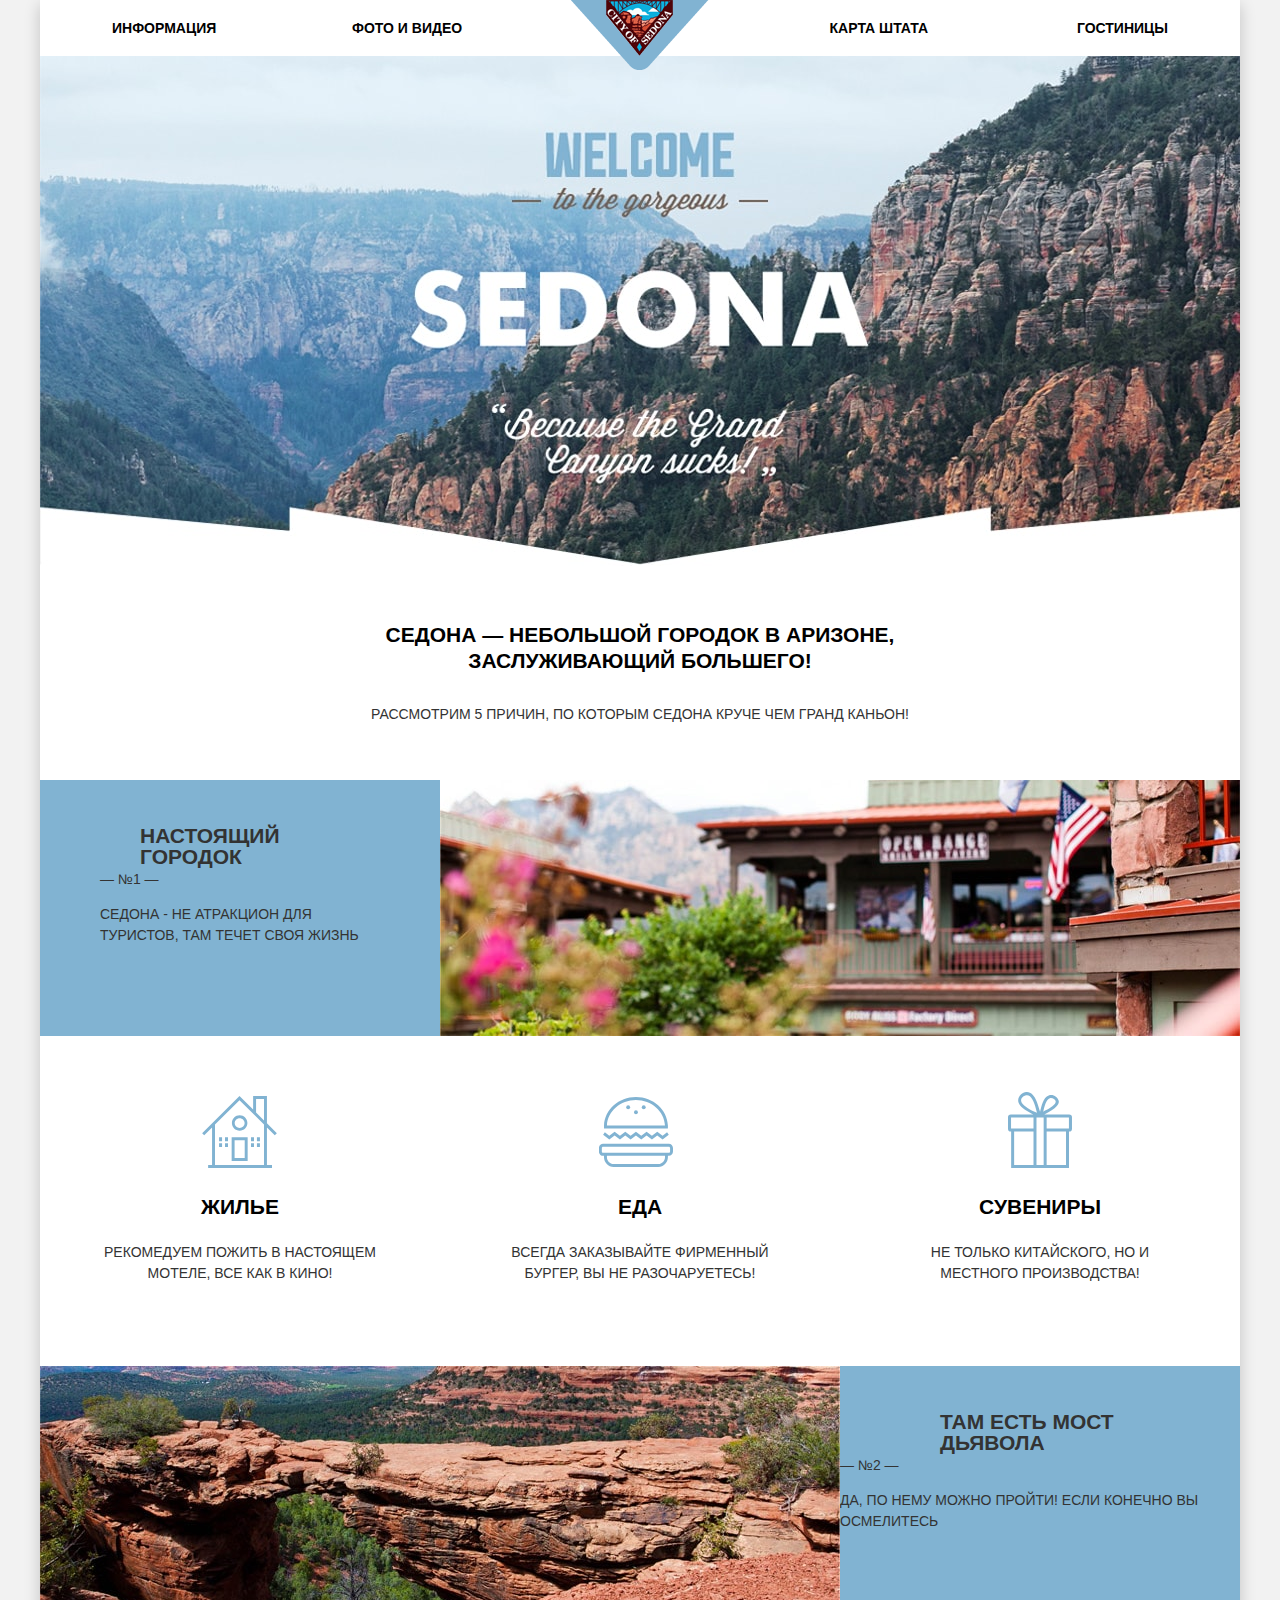
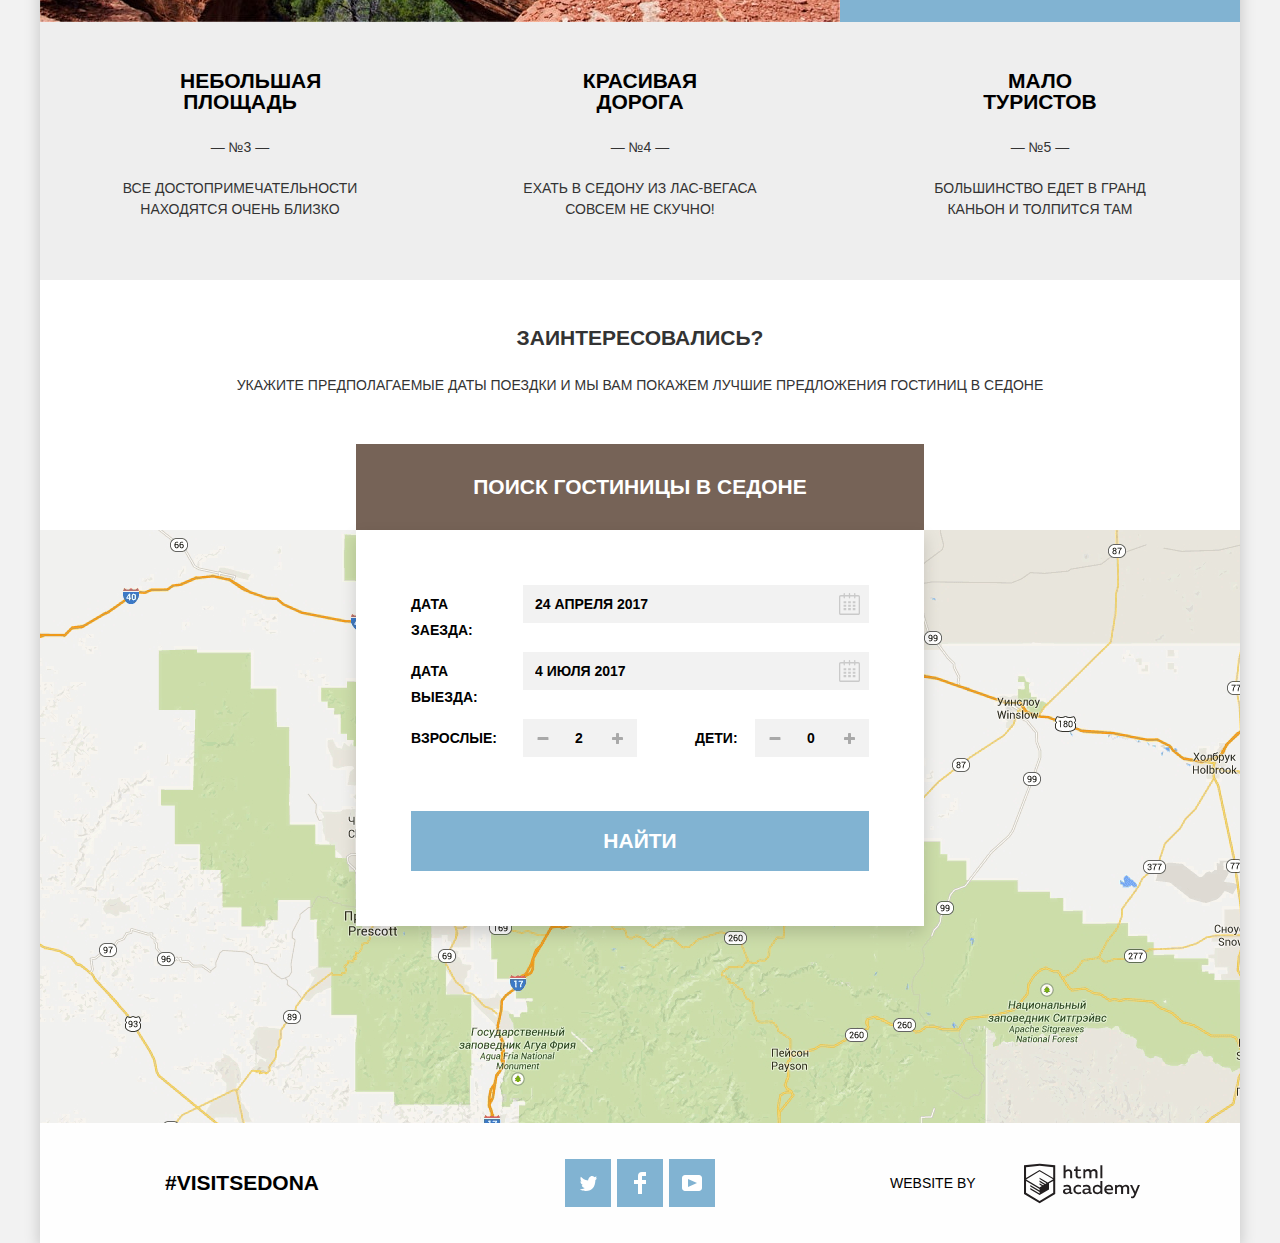
==== commit 2ad58bac: "css  index" ====
--- a/index.html
+++ b/index.html
@@ -74,7 +74,7 @@
 
             <section class="main-reasons">
                 <h2 class="visually-hidden">Главное преимущество №2</h2>
-                <div class="features-photo">
+                <div class="reason-image">
                     <img src="img/brige.jpg" width="800" height="256" alt="Фото моста Дьявола">
                 </div>
                 <div class="reason-item">
--- a/css/style.css
+++ b/css/style.css
@@ -123,6 +123,7 @@
   justify-content: space-between;
   background-color: #81b3d2;
 }
+.main-reasons span /* доработать  отступ*/
 
 .reason-item {
   padding: 0 45px;
@@ -535,7 +536,7 @@
 
 .copyright {
   display: flex;  
-  width: 200px;
+  width: 250px;
   margin: 0 100px 0 auto;
   align-items: center;
   justify-content: space-between;
@@ -566,397 +567,3 @@
   fill: #bdbbbc;
 }
 
-.filters {
-  min-height: 217px;
-  box-sizing: border-box;  
-  padding: 27px 73px 0 73px;
-  font-size: 14px;
-  line-height: 21px;
-  color: #ffffff;  
-  background-image: url("../img/filter-background.png");
-  background-color: #81b3d2;
-  background-repeat: no-repeat;
-}
-
-.filter-hotels {
-  display: flex;
-  justify-content: space-between;
-}
-
-.filter-hotels fieldset {
-  padding: 0;
-  border: none;
-}
-
-.legend {
-  margin-bottom: 9px;
-  font-size: 16px;
-  line-height: 21px;
-  font-weight: bold;
-}
-
-.legend-checkbox {
-  margin-bottom: 25px;
-}
-
-.filter-infrastructure {
-  box-sizing: border-box;
-  width: 140px;
-  margin: 0 114px 0 0;
-}
-
-.fillter-hotel-type {
-  box-sizing: border-box;
-  width: 140px;
-  margin: 0 auto 0 0;
-}
-
-.filter-hotel-costs {
-  box-sizing: border-box;
-  width: 318px;
-  margin: 0;
-}
-
-.filter-checkbox {
-  position: relative;
-  display: block;
-  padding-left: 40px;
-  margin-bottom: 24px;
-  cursor: pointer;
-}
-
-.filter-checkbox input[type="checkbox"] + .checkbox-indicator {
-  position: absolute;
-  top: 0;
-  left: 0;
-  width: 23px;
-  height: 23px;
-  background-image: url("../img/checkbox-off.svg");
-  background-repeat: no-repeat;
-}
-
-.filter-checkbox input[type="checkbox"]:checked + .checkbox-indicator {
-  position: absolute;
-  top: 0;
-  left: 0;
-  width: 27px;
-  height: 23px;
-  background-image: url("../img/checkbox-on.svg");
-  background-repeat: no-repeat;  
-}
-
-.filter-checkbox input[type="checkbox"]:focus + .checkbox-indicator {
-  outline: thin dotted;
-  outline: 5px auto -webkit-focus-ring-color;
-}
-
-.filter-checkbox input[type="checkbox"]:disabled + .checkbox-indicator {
-  position: absolute;
-  top: 0;
-  left: 0;
-  width: 23px;
-  height: 23px;
-  background-image: url("../img/checkbox-off.svg");
-  background-repeat: no-repeat;  
-  opacity: 0.4;
-}
-
-.priсe-controls {
-  position: relative;
-  box-sizing: border-box;
-  height: 36px;
-  margin-bottom: 20px;
-  font-size: 0;
-  border: 2px solid #ffffff;
-  border-radius: 2px;
-}
-
-.priсe-controls:after {
-  content: "";
-  position: absolute;
-  top: 50%;
-  left: 50%;
-  width: 2px;
-  height: 22px;
-  background-color: #ffffff;
-  transform: translate(-50%, -50%);
-}
-
-.priсe-controls label {
-  width: 90px;
-  padding-left: 65px;
-  display: inline-block;
-  font-size: 14px;
-  line-height: 32px;
-  vertical-align: top;
-  cursor: pointer;
-}
-
-.priсe-controls .price-max {
-  padding-left: 58px;
-}
-
-.priсe-controls input {
-  width: 50px;
-  margin: 0;
-  font: inherit;
-  color: inherit;  
-  background: none;
-  border: none;
-  outline: none;
-}
-
-.range-controls {
-  position: relative;
-  margin-bottom: 32px;
-}
-
-.range-controls .scale {
-  height: 2px;
-  background-color: rgba(255, 255, 255, 0.3)
-}
-
-.range-controls .bar {
-  width: 80%;
-  height: 2px;
-  background-color: #ffffff;
-}
-
-.range-toggle {
-  position: absolute;
-  top: -9px;
-  width: 4px;
-  height: 4px;
-  background-color: #ababab;
-  border: 8px solid #ffffff;
-  border-radius: 50%;
-  box-shadow: 0 2px 1px 0 rgba(0, 1, 1, 0.2);
-  cursor: pointer;  
-}
-
-.range-toggle:hover,
-.range-toggle:focus {
-  background-color: #1c4f80;
-  border: 9px solid #ffffff;
-}
-
-.range-toggle-min {
-  left: 0;
-}
-
-.range-toggle-max {
-  left: 80%;
-}
-
-.filter-hotels button {
-  display: block;
-  box-sizing: border-box;
-  min-height: 38px;
-  margin: 0 0 0 86px;
-  padding: 6px 34px;
-  background-color: transparent;
-  font: inherit;
-  border: 2px solid  #ffffff;
-  border-radius: 2px;
-  outline: none;
-  cursor: pointer;
-}
-
-.filter-hotels button:hover,
-.filter-hotels button:focus {
-  color: #000000;
-  background-color: #ffffff;
-}
-
-.selection-results {
-  display: flex;  
-  box-sizing: border-box;    
-  min-height: 86px;
-  padding: 0 73px 30px 73px; 
-  justify-content: space-between;  
-  align-items: flex-end;
-  border-bottom: 1px solid #e5e5e5;
-}
-
-.selection-results p:first-of-type {
-  margin: 0 47px 0 0;
-  font-size: 21px;
-  line-height: 26px;
-  font-weight: bold;
-  color: #000000;
-}
-
-.selection-results p {
-  margin: 0 38px 0 0;
-  font-size: 12px;
-  line-height: 18px;
-  color: #000000;
-}
-
-.selection-result-type-list {
-  margin: 0 auto 0 0;
-  padding: 0;
-  list-style: none;
-}
-
-.selection-result-type-item {
-  display: inline;
-  margin-right: 30px;
-}
-
-.selection-result-current {
-  font-size: 12px;
-  line-height: 18px;
-  color: #81b3d2;
-}
-
-.selection-result-type-item a {
-  font-size: 12px;
-  line-height: 18px;
-  color: rgba(0, 0, 0, 0.3);
-  border-bottom: 1px dotted #81b3d2;
-}
-
-.selection-result-type-item a:hover,
-.selection-result-type-item a:focus {
-  color: #81b3d2;
-  border-bottom: 1px dotted #81b3d2;
-}
-
-.selection-result-type-item a:active {
-  color: #000000;
-  border-bottom: none;
-}
-
-.icon {
-  fill: rgba(0, 0, 0, 0.3);
-}
-
-.selection-result-ranging a {
-  display: inline-block;
-  width: 11px;
-  height: 10px;
-  margin-left: 7px;
-}
-
-.selection-result-ranging-current .icon {
-  fill: #81b3d2;
-}
-
-.selection-result-ranging a:focus .icon,
-.selection-result-ranging a:hover .icon {
-	fill: #000000;
-}
-
-.selection-result-ranging a:active .icon {
-	fill: #81b3d2;
-}
-
-.results-list{
-  margin: 0;
-  padding: 0;
-  list-style: none;
-}
-
-.results-item {
-  display: flex;
-  min-height: 90px;
-  padding: 30px 73px 30px 73px;  
-  justify-content: space-between;
-  align-items: stretch;
-  border-bottom: 1px solid #e5e5e5;
-}
-
-.about-hotel {
-  width: 270px;
-  margin: 0 auto 0 30px;
-}
-
-.hotel-name {
-  margin: -6px 0 11px 0;
-}
-
-.results-list a {
-  font-size: 21px;
-  line-height: 26px;
-  font-weight: bold;
-  color: #000000;
-}
-
-.results-list a:hover,
-.results-list a:focus {
-  color: #81b3d2;
-}
-
-.results-list a:active {
-  color: rgba(0, 0, 0, 0.3);
-}
-
-.reservation-button,
-.more-button {
-  font-size: 14px;
-  line-height: 21px;
-}
-
-.hotel-type {
-  display: inline-block;
-  width: 110px;
-  margin: 0 3px 11px 0;
-}
-
-.hotel-costs {
-  display: inline-block;
-  width: 142px;
-  margin-bottom: 11px;
-}
-
-.more-button {
-  width: 110px;
-  height: 27px;
-  margin-right: 3px;
-}
-
-.reservation-button {
-  width: 142px;
-  height: 27px;
-}
-
-.rating {
-  display: flex;  
-  margin: 0;
-  padding: 0;
-  flex-direction: column;
-  align-items: flex-end;
-}
-
-.star {
-  margin: 0;
-  background-image: url("../img/star.svg");
-  background-repeat: space;
-  background-color: #ffffff; 
-}
-
-.rating-value {
-  box-sizing: border-box;
-  width: 110px;
-  height: 28px;
-  margin: 45px 0 0 0;
-  padding: 3px 0 3px 16px;
-  color: #666666;
-  background-color: #f2f2f2;
-}
-
-.four-star {
-  width: 89px;
-  height: 17px;
-}
-
-.three-star {
-  width: 65px;
-  height: 17px;
-}
-
-.two-star {
-  width: 41px;
-  height: 17px;
-}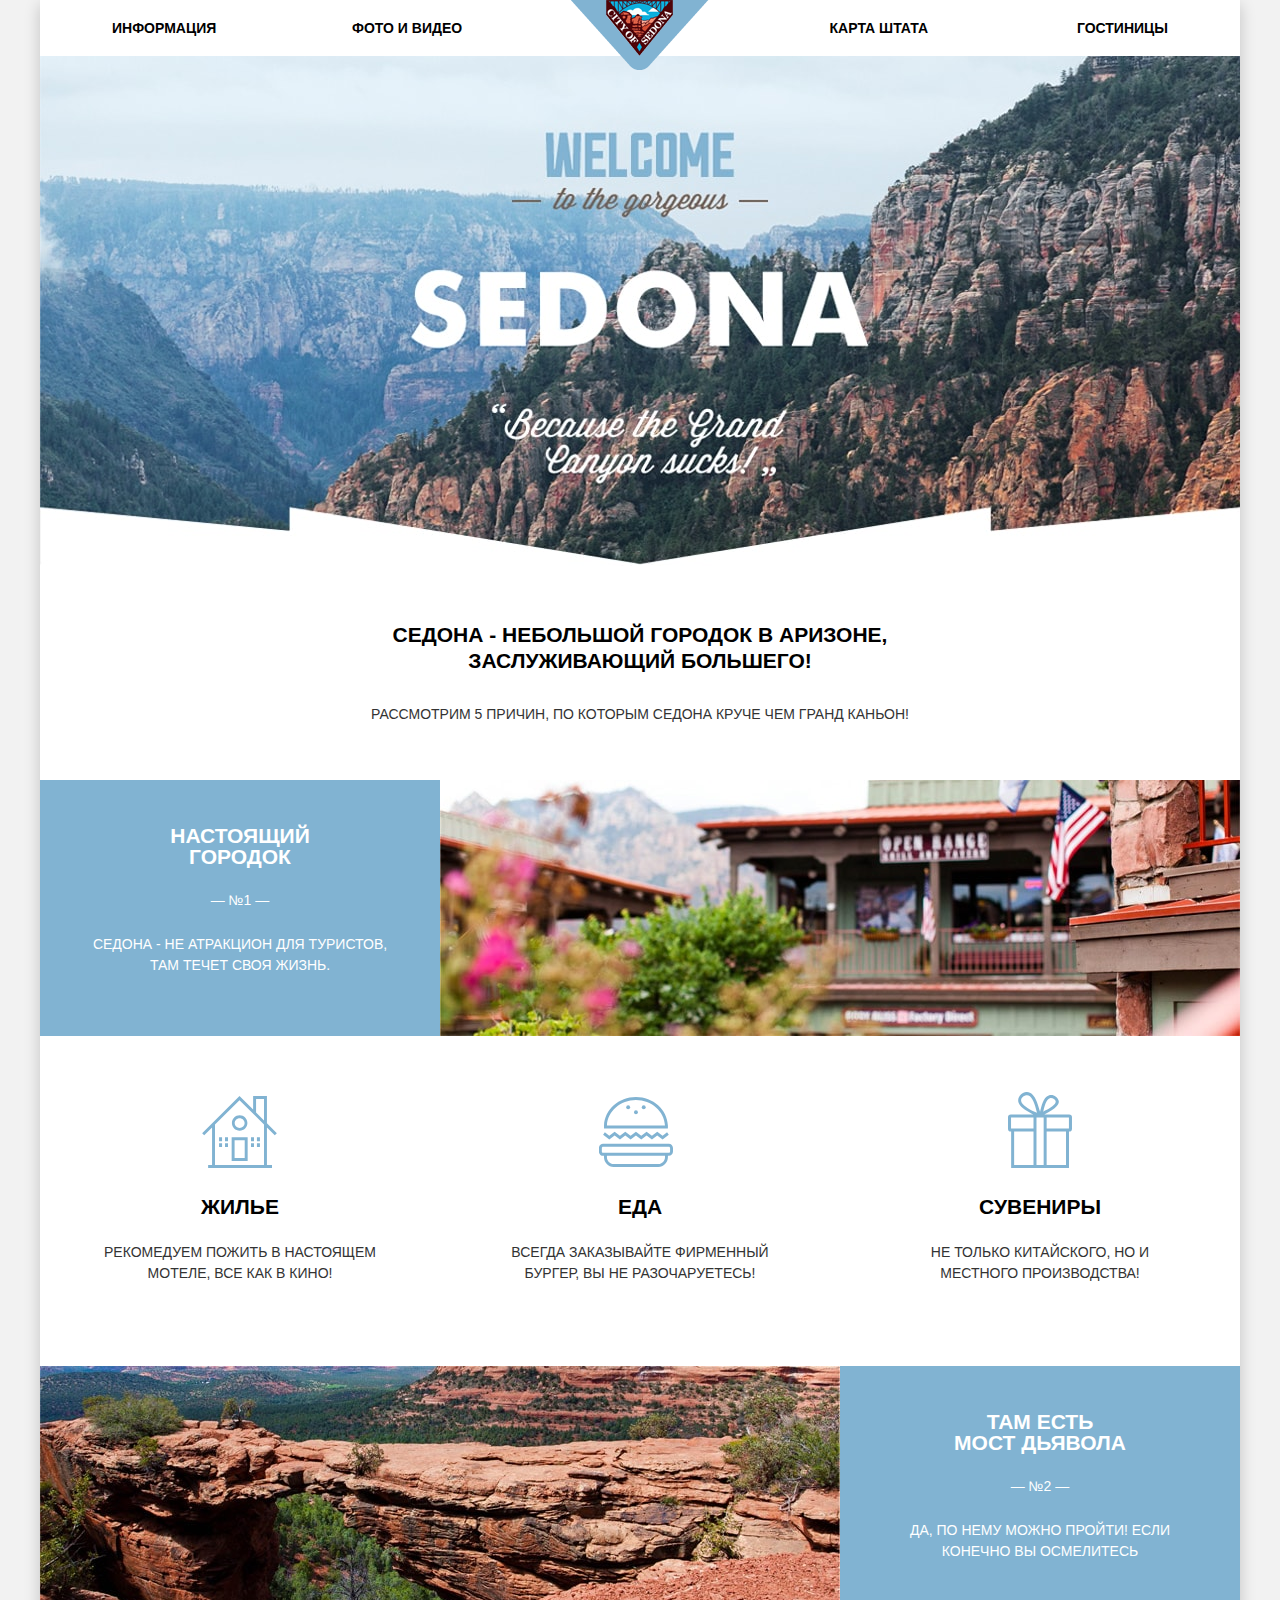
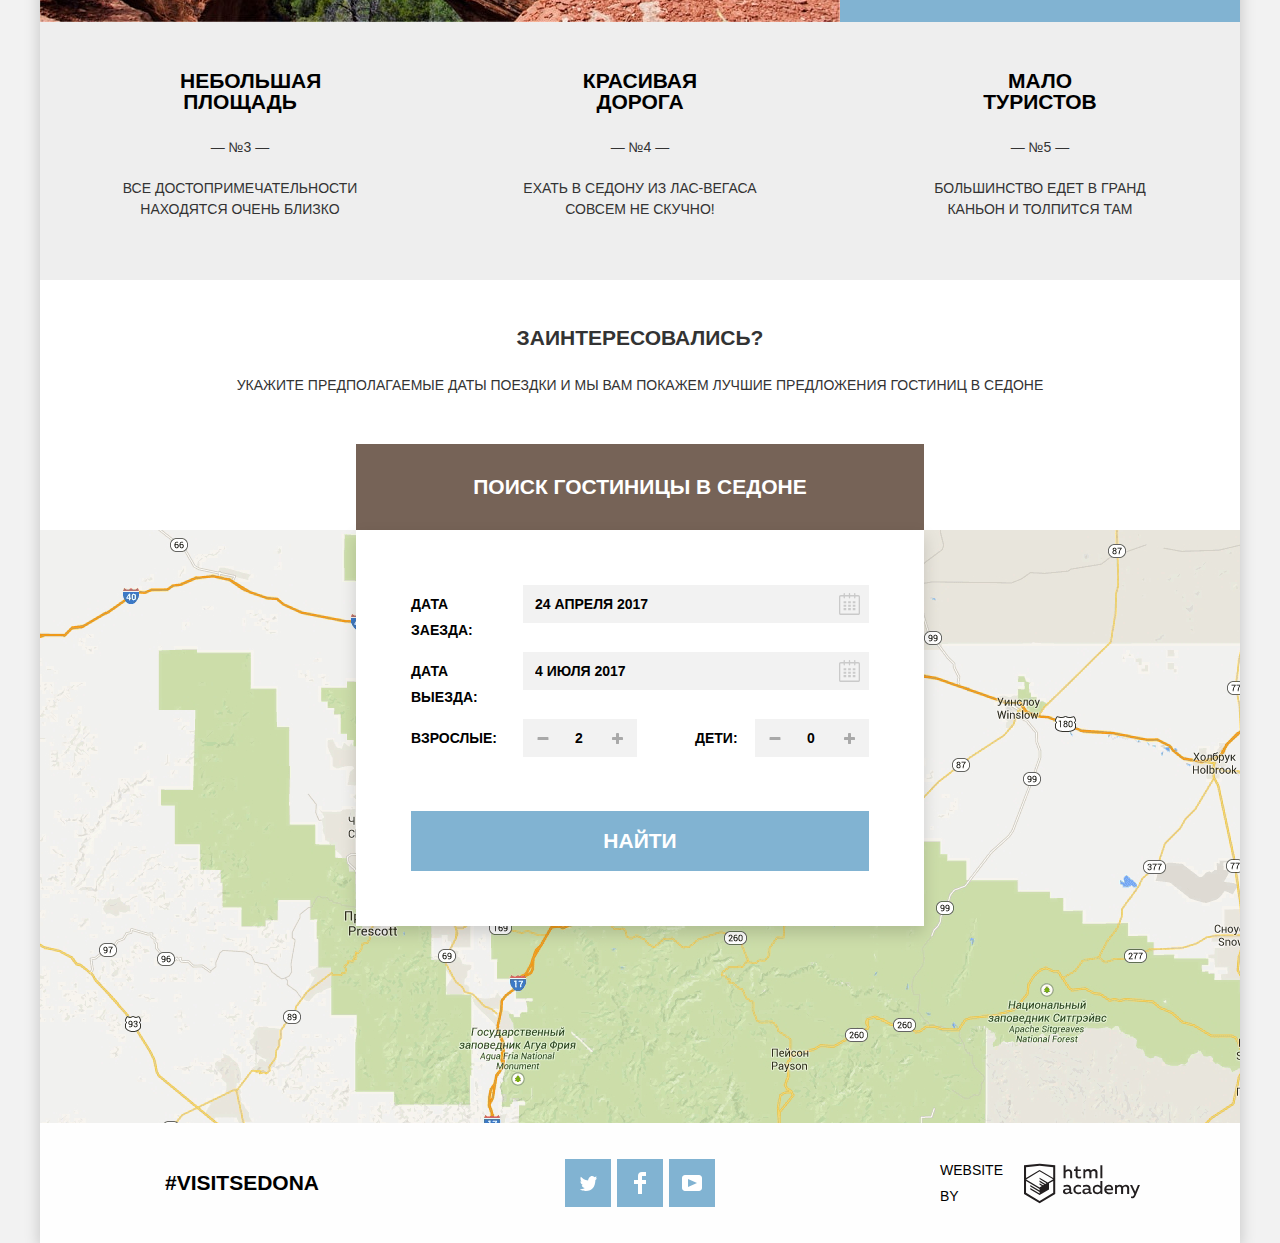
==== commit 0caf42b9: "все кроме интерактивности" ====
--- a/index.html
+++ b/index.html
@@ -31,86 +31,97 @@
 
         <!--CONTENT-->
         <main>
+            <h1 class="visually-hidden">Седона</h1>
+            <div class="intro">
+                <p class="visually-hidden">Welcome to the Gorgeous Sedona. "Because the Grand Canyon sucks!"</p>
+            </div>
             <section class="info-sedona">
                 <img src="img/intro.jpg" width="1200" height="510" alt="Добро пожаловать в прекрасную Седону">
                 <div class="promo-container">
-                    <h2 class="promo-title">Седона &#8212; небольшой городок в Аризоне, заслуживающий большего!</h2>
+                    <h2 class="promo-title">Седона - небольшой городок в Аризоне, заслуживающий большего!</h2>
                     <p>Рассмотрим 5 причин, по которым седона круче чем гранд каньон!</p>
                 </div>
             </section>
             <!--Вопросы по тексту, лежащем на лого-->
-            <section class="main-reasons">
-                <h2 class="visually-hidden">Главное преимущество</h2>
-                <div class="reason-item">
-                    <h3 class="features-text-title">Настоящий городок</h3>
-                    <span>&#8212; №1 &#8212;</span>
-                    <p>Седона - не атракцион для туристов, там течет своя жизнь</p>
-                </div>
-                <div class="reason-image">
-                    <img src="img/sedona.jpg" width="800" height="256" alt="Седона">
-                </div>
-            </section>
-
-            <section class="features">
-                <h2 class="visually-hidden">Сервис</h2>
-                <ul class="our-services-list">
-                    <li class="our-services-item">
-                        <h3 class="our-services-title">Жилье</h3>
-
-                        <p>Рекомедуем пожить в настоящем мотеле, все как в кино!</p>
-                    </li>
-
-                    <li class="our-services-item">
-                        <h3 class="our-services-title">Еда</h3>
-                        <p>Всегда заказывайте фирменный бургер, вы не разочаруетесь!</p>
-                    </li>
-
-                    <li class="our-services-item">
-                        <h3 class="our-services-title">Сувениры</h3>
-                        <p>Не только китайского, но и местного производства!</p>
-                    </li>
-                </ul>
-            </section>
-
-            <section class="main-reasons">
-                <h2 class="visually-hidden">Главное преимущество №2</h2>
-                <div class="reason-image">
-                    <img src="img/brige.jpg" width="800" height="256" alt="Фото моста Дьявола">
-                </div>
-                <div class="reason-item">
-                    <h3 class="features-text-title">Там есть мост Дьявола</h3>
-                    <span>&#8212; №2 &#8212;</span>
-                    <p>Да, по нему можно пройти! если конечно вы осмелитесь</p>
-                </div>
-            </section>
-            <section class="advantages">
-                <h2 class="visually-hidden">Другие преимущества</h2>
-                <ul class="advantages-list">
-                    <li class="advantages-item">
-                        <h3>Небольшая площадь</h3>
-
-                        <p>&#8212; №3 &#8212;</p>
-
-                        <p>Все достопримечательности находятся очень близко</p>
-                    </li>
-
-                    <li class="advantages-item">
-                        <h3>Красивая дорога</h3>
-
-                        <p>&#8212; №4 &#8212;</p>
-
-                        <p>Ехать в Седону из Лас-Вегаса совсем не скучно!</p>
-                    </li>
-
-                    <li class="advantages-item">
-                        <h3>Мало туристов</h3>
-
-                        <p>&#8212; №5 &#8212;</p>
-
-                        <p>Большинство едет в Гранд Каньон и толпится там</p>
-                    </li>
-                </ul>
-            </section>
+                   <section class="features">
+          <h2 class="visually-hidden">Главное преимущество</h2>
+          <div class="features-text">
+            <h3 class="features-text-title">Настоящий городок</h3>
+
+            <p>&#8212; №1 &#8212;</p>
+
+            <p>Седона - не атракцион для туристов, там течет своя жизнь.</p>
+          </div>
+
+          <div class="features-photo">
+            <img src="img/sedona.jpg" width="800" height="256" alt="Фото Седоны">
+          </div>
+        </section>
+
+        <section class="our-services">
+          <h2 class="visually-hidden">Сервис</h2>       
+          <ul class="our-services-list">
+            <li class="our-services-item">
+              <h3 class="our-services-title">Жилье</h3>
+
+              <p>Рекомедуем пожить в настоящем мотеле, все как в кино!</p>
+            </li>
+
+            <li class="our-services-item">
+              <h3 class="our-services-title">Еда</h3>
+              <p>Всегда заказывайте фирменный бургер, вы не разочаруетесь!</p>
+            </li>
+
+            <li class="our-services-item">
+              <h3 class="our-services-title">Сувениры</h3>
+              <p>Не только китайского, но и местного производства!</p>
+            </li>
+          </ul>
+        </section> <!--end .our-services-->
+
+        <section class="features">
+          <h2 class="visually-hidden">Главное преимущество №2</h2>
+          <div class="features-photo">
+            <img src="img/brige.jpg" width="800" height="256" alt="Фото моста Дьявола">
+          </div>
+
+          <div class="features-text">
+            <h3 class="features-text-title">Там есть<br> мост Дьявола</h3>
+
+            <p>&#8212; №2 &#8212;</p>
+
+            <p>Да, по нему можно пройти! Если конечно вы осмелитесь</p>
+          </div>
+        </section>
+
+        <section class="advantages">
+          <h2 class="visually-hidden">Другие преимущества</h2>
+          <ul class="advantages-list">
+            <li class="advantages-item">
+              <h3>Небольшая площадь</h3>
+
+              <p>&#8212; №3 &#8212;</p>
+
+              <p>Все достопримечательности находятся очень близко</p>
+            </li>
+
+            <li class="advantages-item">
+              <h3>Красивая дорога</h3>
+            
+              <p>&#8212; №4 &#8212;</p>
+
+              <p>Ехать в Седону из Лас-Вегаса совсем не скучно!</p>
+            </li>
+
+            <li class="advantages-item">
+              <h3>Мало туристов</h3>
+            
+              <p>&#8212; №5 &#8212;</p>
+
+              <p>Большинство едет в Гранд Каньон и толпится там</p>
+            </li>
+          </ul>          
+        </section>
             <!--map-->
             <section class="hotel-search">
                 <h2 class="visually-hidden">Поиск гостиницы в Седоне</h2>
@@ -212,10 +223,11 @@
                         <span class="visually-hidden">html academy</span>
                         <svg id="Layer_1" data-name="Layer 1" xmlns="http://www.w3.org/2000/svg" width="116" height="41" viewBox="0 0 108.08 36.85"><title>logo-htmlacademy-small1</title><path d="M44.61,26.88a2,2,0,0,0,.55-0.1v1.33a3.25,3.25,0,0,1-1.18.21,1.67,1.67,0,0,1-1.67-1,4.84,4.84,0,0,1-3.14,1.08c-1.51,0-2.91-.83-2.91-2.55,0-2.13,2-2.79,3.71-2.79a11.08,11.08,0,0,1,2.17.25v-0.3c0-1-.76-1.77-2.19-1.77a7.42,7.42,0,0,0-3,.64v-1.7a10.21,10.21,0,0,1,3.19-.55c2.36,0,3.81,1.12,3.81,3.65v3a0.54,0.54,0,0,0,.49.59h0.17Zm-6.44-1.13A1.35,1.35,0,0,0,39.63,27h0.11a3.39,3.39,0,0,0,2.41-1V24.58a9.72,9.72,0,0,0-1.81-.21c-1,0-2.16.33-2.16,1.38h0Zm12.36-6.11a5,5,0,0,1,2.57.64V22a4.08,4.08,0,0,0-2.3-.7,2.75,2.75,0,1,0,0,5.49,5,5,0,0,0,2.43-.64v1.71a6.27,6.27,0,0,1-2.76.57A4.21,4.21,0,0,1,46,24.51q0-.21,0-0.41a4.32,4.32,0,0,1,4.18-4.46h0.38Zm12.17,7.24a2,2,0,0,0,.55-0.1v1.33a3.25,3.25,0,0,1-1.18.21,1.67,1.67,0,0,1-1.67-1,4.84,4.84,0,0,1-3.14,1.08c-1.51,0-2.91-.83-2.91-2.55,0-2.13,2-2.79,3.71-2.79a11.08,11.08,0,0,1,2.17.25v-0.3c0-1-.76-1.77-2.19-1.77a7.42,7.42,0,0,0-3,.64v-1.7a10.21,10.21,0,0,1,3.19-.55c2.36,0,3.81,1.12,3.81,3.65v3a0.54,0.54,0,0,0,.49.59h0.17Zm-6.44-1.13A1.35,1.35,0,0,0,57.73,27h0.11a3.39,3.39,0,0,0,2.41-1V24.58a9.72,9.72,0,0,0-1.81-.21c-1.06,0-2.16.33-2.16,1.38h0ZM73,16V28.2H71.35V26.88a3.88,3.88,0,0,1-3.19,1.54,4.4,4.4,0,0,1,0-8.78,3.81,3.81,0,0,1,3,1.3V16H73Zm-4.53,5.22a2.76,2.76,0,1,0,0,5.52A2.86,2.86,0,0,0,71.15,25V23A2.91,2.91,0,0,0,68.49,21.27ZM79,19.64c3.31,0,4.46,2.68,3.92,5.09H76.7c0.21,1.5,1.67,2.11,3.19,2.11a6.11,6.11,0,0,0,2.64-.59v1.6a7.14,7.14,0,0,1-3,.57C77,28.42,74.78,27,74.78,24a4.18,4.18,0,0,1,4-4.39H79Zm0.09,1.54a2.28,2.28,0,0,0-2.44,2.1v0.06H81.3A2,2,0,0,0,79.13,21.18Zm5.73,7V19.87h1.65v1a3.81,3.81,0,0,1,2.78-1.27A2.86,2.86,0,0,1,91.89,21a4.12,4.12,0,0,1,2.91-1.33A3.06,3.06,0,0,1,98,23V28.2h-1.9V23.05a1.59,1.59,0,0,0-1.42-1.75H94.42a2.8,2.8,0,0,0-2.07,1.12V28.2h-1.9V23.05A1.59,1.59,0,0,0,89,21.31H88.8a3,3,0,0,0-2.21,1.29v5.63H84.86Zm21.31-8.33h1.9l-3.91,9.46c-0.9,2.17-2.09,2.86-3.35,2.86a4.76,4.76,0,0,1-1.1-.14V30.46a2.86,2.86,0,0,0,.85.12c0.9,0,1.58-.64,2.07-1.9l0.17-.42-4-8.4h2l2.86,6.29ZM38.73,1.46V6.22a3.81,3.81,0,0,1,2.7-1.14,3.25,3.25,0,0,1,3.44,3.4v5.15H43V8.72a1.81,1.81,0,0,0-1.61-2h-0.3a2.93,2.93,0,0,0-2.32,1.39v5.52h-1.9V1.46h1.9ZM49.94,2.31v3h3V6.91h-3v3.81c0,1.1.5,1.46,1.58,1.46a4.49,4.49,0,0,0,1.69-.33v1.6A6.8,6.8,0,0,1,51,13.8a2.55,2.55,0,0,1-2.86-2.74V6.89H46.58V5.26h1.5V2.74Zm5.4,11.31V5.28H57v1A3.81,3.81,0,0,1,59.77,5a2.86,2.86,0,0,1,2.6,1.33A4.12,4.12,0,0,1,65.28,5,3.06,3.06,0,0,1,68.44,8.4v5.21h-1.9V8.46a1.59,1.59,0,0,0-1.42-1.75H64.89a2.8,2.8,0,0,0-2.07,1.12v5.78h-1.9V8.46A1.59,1.59,0,0,0,59.5,6.71H59.27A3,3,0,0,0,57.06,8v5.63H55.34ZM71.17,1.45H73V13.6H71.17V1.45ZM14.71,0H14.55L0,1.54V28.21l14.55,8.66,14.55-8.66V1.54Zm12.5,27.1L14.55,34.64,1.9,27.12V16.18l12.59,7.5V25L5.86,19.9v1.31l8.68,5.21v1.39L5.87,22.65V24l8.68,5.21,8.75-5.24V18.31L27.2,16V27.12Zm0-12.53-3.48,2-1.6,1L14.51,13v1.31L21,18.23H21l-0.14.09-1,.54-5.37-3.2V17l4.24,2.52-1,.67-3.2-1.9v1.31l2.1,1.24L14.5,22.1,2,14.65,14.51,7.11Zm0-1.32L14.49,5.76,1.91,13.25v-10L14.56,1.92,27.21,3.25v10h0Z" transform="translate(0 -0.02)" fill="#231f20"/></svg>
                     </a>
-                </div></div>
+                </div>
+            </div>
         </footer>
         <!--FOOTER END-->
-        </div>
+    </div>
 
 </body>
 
--- a/css/style.css
+++ b/css/style.css
@@ -1,569 +1,994 @@
 ﻿body {
-  margin: 0px;
-  padding: 0px;
-  font-family: "PT Sans", Arial, sans-serif;
-  font-size: 14px;
-  line-height: 21px;
-  font-weight: normal;
-  text-transform: uppercase;  
-  color: #333333;
-  background-color: #f2f2f2;
+    margin: 0px;
+    padding: 0px;
+    font-family: "PT Sans", Arial, sans-serif;
+    font-size: 14px;
+    line-height: 21px;
+    font-weight: normal;
+    text-transform: uppercase;
+    color: #333333;
+    background-color: #f2f2f2;
 }
 
 a {
-  text-decoration: none;
+    text-decoration: none;
 }
 
 .container {
-  width: 1200px;
-  margin: 0 auto;  
-  background-color: #ffffff;
-  box-shadow: 0 5px 15px 0 rgba(0, 1, 1, 0.2);
+    width: 1200px;
+    margin: 0 auto;
+    background-color: #ffffff;
+    box-shadow: 0 5px 15px 0 rgba(0, 1, 1, 0.2);
 }
 
 .visually-hidden {
-  position: absolute;
-  width: 1px;
-  height: 1px;
-  margin: -1px;
-  border: 0;
-  padding: 0;
-  clip: rect(0 0 0 0);
-  overflow: hidden;
+    position: absolute;
+    width: 1px;
+    height: 1px;
+    margin: -1px;
+    border: 0;
+    padding: 0;
+    clip: rect(0 0 0 0);
+    overflow: hidden;
 }
 
 .page-header {
-  position: relative;
+    position: relative;
 }
 
 .header-logo {
-  position: absolute;
-  top: 0px;
-  left: 531px;
+    position: absolute;
+    top: 0px;
+    left: 531px;
 }
 
 .main-navigation {
-  font-size: 14px;
-  line-height: 26px;
-  font-weight: bold;
-  color: #000000;    
+    font-size: 14px;
+    line-height: 26px;
+    font-weight: bold;
+    color: #000000;
 }
 
 .site-navigation {
-  display: flex;
-  width: 1056px;  
-  margin: 0 72px;
-  padding: 0;
-  flex-wrap: wrap;
-  list-style: none;  
+    display: flex;
+    width: 1056px;
+    margin: 0 72px;
+    padding: 0;
+    flex-wrap: wrap;
+    list-style: none;
 }
 
 .site-navigation li {
-  width: 240px;
-  padding: 15px 0;
+    width: 240px;
+    padding: 15px 0;
 }
 
 .site-navigation li:nth-child(4n+2) {
-  margin-right: auto;
+    margin-right: auto;
 }
 
 .site-navigation li:nth-child(4n+1),
 .site-navigation li:nth-child(4n+2) {
-  text-align: left;
+    text-align: left;
 }
 
 .site-navigation li:nth-child(4n+3),
 .site-navigation li:nth-child(4n+4) {
-  text-align: right;
+    text-align: right;
 }
 
 .site-navigation a {
-	color: #000000;
+    color: #000000;
 }
 
 .site-navigation a:hover,
 .site-navigation a:focus {
-  color: #81b3d2;
+    color: #81b3d2;
 }
 
 .site-navigation a:active {
-	color: rgba(0, 0, 0, 0.3);
+    color: rgba(0, 0, 0, 0.3);
 }
 
 .site-navigation .site-navigation-current,
 .site-navigation .site-navigation-current:hover,
 .site-navigation .site-navigation-current:focus,
 .site-navigation .site-navigation-current:active {
-  color: #766357;
-}
+    color: #766357;
+}
+
+
+/* тело индекса*/
 
 .info-sedona {
-  text-align: center;
+    text-align: center;
 }
 
 .promo-container {
-  width: 570px;
-  margin: 50px auto 0 auto;
+    width: 570px;
+    margin: 50px auto 0 auto;
 }
 
 .promo-title {
-  margin: 0 0 30px 0; 
-  font-size: 21px;
-  line-height: 26px;
-  font-weight: bold;
-  color: #000000; 
- }
+    margin: 0 0 30px 0;
+    font-size: 21px;
+    line-height: 26px;
+    font-weight: bold;
+    color: #000000;
+}
 
 .promo-container p {
-  margin: 0 0 55px 0;
-}
-
-.main-reasons {  
-  display: flex;
-  justify-content: space-between;
-  background-color: #81b3d2;
-}
-.main-reasons span /* доработать  отступ*/
+    margin: 0 0 55px 0;
+}
+
+.main-reasons {
+    display: flex;
+    justify-content: space-between;
+    background-color: #81b3d2;
+}
+
+.main-reasons span
+/* доработать  отступ*/
 
 .reason-item {
-  padding: 0 45px;
-  text-align: center;
-  color: #ffffff;
+    padding: 0 45px;
+    text-align: center;
+    color: #ffffff;
 }
 
 .main-reasons:nth-child(2) .reason-item {
-  padding: 0 60px;
+    padding: 0 60px;
+}
+
+.features {
+    display: -webkit-box;
+    display: -ms-flexbox;
+    display: flex;
+    -webkit-box-pack: justify;
+    -ms-flex-pack: justify;
+    justify-content: space-between;
+    background-color: #81b3d2;
+}
+
+.features-text {
+    -webkit-box-sizing: border-box;
+    box-sizing: border-box;
+    width: 400px;
+    padding: 0 45px;
+    text-align: center;
+    color: #ffffff;
+}
+
+.features:nth-child(2) .features-text {
+    padding: 0 60px;
 }
 
 .features-text-title {
-  width: 200px;
-  margin: 45px auto 2px auto;
-  font-size: 21px;
-  line-height: 21px;
-  font-weight: bold;
-}
-
-.reason-image {
-  line-height: 0;
+    width: 200px;
+    margin: 45px auto 2px auto;
+    font-size: 21px;
+    line-height: 21px;
+    font-weight: bold;
+}
+
+.features-photo {
+    -webkit-box-sizing: border-box;
+    box-sizing: border-box;
+    width: 800px;
+    line-height: 0;
 }
 
 .features-text p {
-  margin: 23px auto;
+    margin: 23px auto;
 }
 
 .our-services-list {
-  display: flex;
-  margin: 0;
-  padding: 0;  
-  list-style: none;
-  text-align: center;
+    display: flex;
+    margin: 0;
+    padding: 0;
+    list-style: none;
+    text-align: center;
 }
 
 .our-services-item {
-  width: 400px;
+    width: 400px;
 }
 
 .our-services-title {
-  margin: 0;
-  padding-top: 160px;
-  padding-bottom: 25px;
-  font-size: 21px;
-  line-height: 21px;
-  font-weight: bold;
-  color: #000000;
+    margin: 0;
+    padding-top: 160px;
+    padding-bottom: 25px;
+    font-size: 21px;
+    line-height: 21px;
+    font-weight: bold;
+    color: #000000;
 }
 
 .our-services-item:first-child {
-  background-image: url("../img/icon-house.svg");
-  background-repeat: no-repeat;
-  background-position: 162px 60px;
+    background-image: url("../img/icon-house.svg");
+    background-repeat: no-repeat;
+    background-position: 162px 60px;
 }
 
 .our-services-item:nth-child(2) {
-  background-image: url("../img/icon-burger.svg");
-  background-repeat: no-repeat;
-  background-position: 159px 61px;
+    background-image: url("../img/icon-burger.svg");
+    background-repeat: no-repeat;
+    background-position: 159px 61px;
 }
 
 .our-services-item:last-child {
-  background-image: url("../img/icon-gift.svg");
-  background-repeat: no-repeat;
-  background-position: 168px 56px;
+    background-image: url("../img/icon-gift.svg");
+    background-repeat: no-repeat;
+    background-position: 168px 56px;
 }
 
 .our-services-item p {
-  padding: 0 50px 0 50px;
-  margin: 0 0 82px 0;
+    padding: 0 50px 0 50px;
+    margin: 0 0 82px 0;
 }
 
 .advantages {
-  padding-bottom: 40px;
-  margin-bottom: 47px;  
-  text-align: center;  
-  background-color: #eeeeee;
+    padding-bottom: 40px;
+    margin-bottom: 47px;
+    text-align: center;
+    background-color: #eeeeee;
 }
 
 .advantages-list {
-  display: flex;  
-  margin: 0;
-  padding: 0;
-  list-style: none;
+    display: flex;
+    margin: 0;
+    padding: 0;
+    list-style: none;
 }
 
 .advantages-item {
-  width: 400px;
+    width: 400px;
 }
 
 .advantages h3 {
-  width: 120px;
-  margin: 48px auto 25px auto;
-  font-size: 21px;
-  line-height: 21px;
-  font-weight: bold;
-  color: #000000;
+    width: 120px;
+    margin: 48px auto 25px auto;
+    font-size: 21px;
+    line-height: 21px;
+    font-weight: bold;
+    color: #000000;
 }
 
 .advantages p {
-  margin: 20px auto;
-  width: 270px;
+    margin: 20px auto;
+    width: 270px;
 }
 
 .hotel-search {
-  position: relative;
-  text-align: center;
+    position: relative;
+    text-align: center;
 }
 
 .hotel-search p {
-  margin: 25px 0 0 0;
-  font-size: 14px;
-  line-height: 24px;
+    margin: 25px 0 0 0;
+    font-size: 14px;
+    line-height: 24px;
 }
 
 .hotel-search b {
-  font-size: 30px;
-  line-height: 36px;
-  font-weight: bold;
-}
-
-.button {  
-  font-family: "PT Sans", Arial, sans-serif;
-  font-size: 21px;
-  line-height: 26px;
-  font-weight: bold;
-  text-transform: uppercase;  
-  text-align: center;
-  vertical-align: middle;
-  color: #ffffff;  
-  border: none;
+    font-size: 30px;
+    line-height: 36px;
+    font-weight: bold;
+}
+
+.button {
+    font-family: "PT Sans", Arial, sans-serif;
+    font-size: 21px;
+    line-height: 26px;
+    font-weight: bold;
+    text-transform: uppercase;
+    text-align: center;
+    vertical-align: middle;
+    color: #ffffff;
+    border: none;
 }
 
 .hotel-search-button {
-  box-sizing: border-box;
-  width: 568px;
-  height: 86px;
-  margin-top: 47px;
+    box-sizing: border-box;
+    width: 568px;
+    height: 86px;
+    margin-top: 47px;
 }
 
 .hotel-search-button,
 .reservation-button {
-  background-color: #766357; 
- }
+    background-color: #766357;
+}
 
 .hotel-search-button:hover,
 .hotel-search-button:focus,
 .reservation-button:hover,
 .reservation-button:focus {
-  background-color: #604e43;
+    background-color: #604e43;
 }
 
 .hotel-search-button:active,
 .reservation-button:active {
-  background-color: #503e33;
-  color: rgba(255, 255, 255, 0.3);
+    background-color: #503e33;
+    color: rgba(255, 255, 255, 0.3);
 }
 
 .search-form {
-  position: absolute;
-  bottom: -396px;
-  left: 316px;
-  min-height: 396px;
-  width: 568px;
-  box-sizing: border-box;
-  padding: 55px;
-  background-color: #ffffff;
-  box-shadow: 0 7px 15px 0 rgba(0, 1, 1, 0.15);
+    position: absolute;
+    bottom: -396px;
+    left: 316px;
+    min-height: 396px;
+    width: 568px;
+    box-sizing: border-box;
+    padding: 55px;
+    background-color: #ffffff;
+    box-shadow: 0 7px 15px 0 rgba(0, 1, 1, 0.15);
 }
 
 .form-hotel-search {
-  display: flex;
-  flex-wrap: wrap;
-  justify-content: space-between;
-  font-size: 14px;
-  line-height: 26px;
-  font-weight: bold;
-  color: #000000;
+    display: flex;
+    flex-wrap: wrap;
+    justify-content: space-between;
+    font-size: 14px;
+    line-height: 26px;
+    font-weight: bold;
+    color: #000000;
 }
 
 .form-hotel-search-item {
-  position: relative;
-  display: flex;
-  margin-bottom: 29px;
-  justify-content: space-between;
-  width: 458px;
+    position: relative;
+    display: flex;
+    margin-bottom: 29px;
+    justify-content: space-between;
+    width: 458px;
 }
 
 .half-line {
-  width: 226px;
-  margin-bottom: 54px;
+    width: 226px;
+    margin-bottom: 54px;
 }
 
 .half-line:last-of-type label {
-  padding-left: 52px;
+    padding-left: 52px;
 }
 
 .form-hotel-search label {
-  display: block;
-  box-sizing: border-box;
-  width: 100px;
-  height: 38px;
-  padding: 6px 0;
-  text-align: left;
+    display: block;
+    box-sizing: border-box;
+    width: 100px;
+    height: 38px;
+    padding: 6px 0;
+    text-align: left;
 }
 
 .icon-button {
-  width: 40px;
-  height: 38px;
-  padding: 0;
-  margin: 0;  
-  background-color: #f2f2f2;
-  border: none; 
+    width: 40px;
+    height: 38px;
+    padding: 0;
+    margin: 0;
+    background-color: #f2f2f2;
+    border: none;
 }
 
 .calendar {
-  display: flex;
-  position: absolute;
-  top: 0;
-  right: 0;
-  justify-content: center;
-  align-items: center;
-  fill: #cacaca;
+    display: flex;
+    position: absolute;
+    top: 0;
+    right: 0;
+    justify-content: center;
+    align-items: center;
+    fill: #cacaca;
 }
 
 .calendar:hover,
 .calendar:focus {
-  fill: #000000;
+    fill: #000000;
 }
 
 .calendar:active {
-  fill: #81b3d2;
+    fill: #81b3d2;
 }
 
 .minus {
-  position: absolute;
-  top: 0;
-  right: 74px;
+    position: absolute;
+    top: 0;
+    right: 74px;
 }
 
 .minus:after {
-  content: "";
-  position: absolute;
-  top: 18px;
-  left: 14px;
-  width: 12px;
-  height: 3px;
-  background-image: url("../img/plus-minus.png");
-  background-repeat: no-repeat;
-  background-position: 0 -4px;
+    content: "";
+    position: absolute;
+    top: 18px;
+    left: 14px;
+    width: 12px;
+    height: 3px;
+    background-image: url("../img/plus-minus.png");
+    background-repeat: no-repeat;
+    background-position: 0 -4px;
 }
 
 .plus {
-  position: absolute;
-  top: 0;
-  right: 0;
+    position: absolute;
+    top: 0;
+    right: 0;
 }
 
 .plus:after {
-  content: "";
-  position: absolute;
-  top: 14px;
-  right: 14px;
-  width: 11px;
-  height: 11px;
-  background-image: url("../img/plus-minus.png");
-  background-repeat: no-repeat;
-  background-position: -19px 0;
+    content: "";
+    position: absolute;
+    top: 14px;
+    right: 14px;
+    width: 11px;
+    height: 11px;
+    background-image: url("../img/plus-minus.png");
+    background-repeat: no-repeat;
+    background-position: -19px 0;
 }
 
 .minus:hover:after,
-.minus:focus:after  {
-  background-position: -37px -4px;
+.minus:focus:after {
+    background-position: -37px -4px;
 }
 
 .minus:active:after {
-  background-position: -74px -4px;
+    background-position: -74px -4px;
 }
 
 .plus:hover:after,
-.plus:focus:after  {
-  background-position: -56px 0;
+.plus:focus:after {
+    background-position: -56px 0;
 }
 
 .plus:active:after {
-  background-position: -93px 0;  
+    background-position: -93px 0;
 }
 
 .input-date {
-  display: block;
-  box-sizing: border-box;
-  width: 306px;
-  height: 38px;
-  padding-left: 10px;
-  margin-right: 40px;  
+    display: block;
+    box-sizing: border-box;
+    width: 306px;
+    height: 38px;
+    padding-left: 10px;
+    margin-right: 40px;
 }
 
 .input-number {
-  width: 34px;
-  height: 38px;
-  padding-left: 10px;
-  margin: 0 40px;
-  box-sizing: border-box;  
+    width: 34px;
+    height: 38px;
+    padding-left: 10px;
+    margin: 0 40px;
+    box-sizing: border-box;
 }
 
 .form-hotel-search-button {
-  width: 460px;
-  height: 60px;
+    width: 460px;
+    height: 60px;
 }
 
 .form-hotel-search-button,
 .more-button {
-  background-color: #81b3d2; 
+    background-color: #81b3d2;
 }
 
 .form-hotel-search-button:hover,
 .form-hotel-search-button:focus,
 .more-button:hover,
 .more-button:focus {
-  background-color: #669ec0;
+    background-color: #669ec0;
 }
 
 .form-hotel-search-button:active,
 .more-button:active {
-  background-color: #5496bd;
-  color: rgba(255, 255, 255, 0.3);
+    background-color: #5496bd;
+    color: rgba(255, 255, 255, 0.3);
 }
 
 .form-hotel-search input {
-  font-size: 14px;
-  line-height: 26px;
-  font-weight: bold;
-  text-transform: uppercase;  
-  color: #000000;
-  background-color: #f2f2f2;
-  border: 2px solid  transparent;
+    font-size: 14px;
+    line-height: 26px;
+    font-weight: bold;
+    text-transform: uppercase;
+    color: #000000;
+    background-color: #f2f2f2;
+    border: 2px solid transparent;
 }
 
 .form-hotel-search input:hover {
-  background-color: #ebebed;
+    background-color: #ebebed;
 }
 
 .form-hotel-search input:focus {
-  background-color: #ffffff;
-  border: 2px solid  #e5e5e5;
-  outline: none;
-} 
+    background-color: #ffffff;
+    border: 2px solid #e5e5e5;
+    outline: none;
+}
 
 .map {
-  line-height: 0;
-}
-
-.map + .footer-container {
-  position: relative;
-  margin-top: -120px;
-  z-index: 1;
+    line-height: 0;
+}
+
+.map+.footer-container {
+    position: relative;
+    margin-top: -120px;
+    z-index: 1;
 }
 
 .footer-container {
-  display: flex;  
-  min-height: 120px;
-  width: 1200px;
-  justify-content: space-between;  
-  align-items: center;
-  background-color: rgba(254, 254, 254, 0.9);
+    display: flex;
+    min-height: 120px;
+    width: 1200px;
+    justify-content: space-between;
+    align-items: center;
+    background-color: rgba(254, 254, 254, 0.9);
 }
 
 .footer-text {
-  width: 150px;
-  margin: 0 250px 0 125px;
-  font-size: 21px;
-  line-height: 26px;
-  font-weight: bold;
-  text-align: center;  
-  color: #000000;
+    width: 150px;
+    margin: 0 250px 0 125px;
+    font-size: 21px;
+    line-height: 26px;
+    font-weight: bold;
+    text-align: center;
+    color: #000000;
 }
 
 .footer-social ul {
-  display: flex;
-  width: 150px;
-  margin: 0;
-  padding: 0;
-  flex-wrap: wrap;
-  justify-content: space-between;
-  list-style: none;
-  text-align: center;
+    display: flex;
+    width: 150px;
+    margin: 0;
+    padding: 0;
+    flex-wrap: wrap;
+    justify-content: space-between;
+    list-style: none;
+    text-align: center;
 }
 
 .social-button {
-  display: flex;  
-  width: 46px;
-  height: 48px; 
-  align-items: center; 
-  justify-content: center;
-  background-color: #81b3d2;
+    display: flex;
+    width: 46px;
+    height: 48px;
+    align-items: center;
+    justify-content: center;
+    background-color: #81b3d2;
 }
 
 .social-button:hover,
 .social-button:focus {
-  background-color: #669ec0;
-} 
+    background-color: #669ec0;
+}
 
 .social-button:active {
-  background-color: #5496bd;
+    background-color: #5496bd;
 }
 
 .social-button:active path {
-  opacity: 0.3;
+    opacity: 0.3;
 }
 
 .copyright {
-  display: flex;  
-  width: 250px;
-  margin: 0 100px 0 auto;
-  align-items: center;
-  justify-content: space-between;
+    display: flex;
+    width: 200px;
+    margin: 0 100px 0 auto;
+    align-items: center;
+    justify-content: space-between;
 }
 
 .copyright-text {
-  margin: 0;
-  padding: 0;
-  font-size: 14px;
-  line-height: 26px;
-  color: #000000;
+    margin: 0;
+    padding: 0;
+    font-size: 14px;
+    line-height: 26px;
+    color: #000000;
 }
 
 .logohtmlacademy {
-  display: flex;  
-  width: 116px;
-  height: 41px; 
-  align-items: center; 
-  justify-content: center;
+    display: flex;
+    width: 116px;
+    height: 41px;
+    align-items: center;
+    justify-content: center;
 }
 
 .logohtmlacademy:hover path,
 .logohtmlacademy:focus path {
-  fill: #81b3d2;
-}
-
-.logohtmlacademy:active path{
-  fill: #bdbbbc;
-}
-
+    fill: #81b3d2;
+}
+
+.logohtmlacademy:active path {
+    fill: #bdbbbc;
+}
+
+.filters {
+    min-height: 217px;
+    box-sizing: border-box;
+    padding: 27px 73px 0 73px;
+    font-size: 14px;
+    line-height: 21px;
+    color: #ffffff;
+    background-image: url("../img/filter-background.png");
+    background-color: #81b3d2;
+    background-repeat: no-repeat;
+}
+
+.filter-hotels {
+    display: flex;
+    justify-content: space-between;
+}
+
+.filter-hotels fieldset {
+    padding: 0;
+    border: none;
+}
+
+.legend {
+    margin-bottom: 9px;
+    font-size: 16px;
+    line-height: 21px;
+    font-weight: bold;
+}
+
+.legend-checkbox {
+    margin-bottom: 25px;
+}
+
+.filter-infrastructure {
+    box-sizing: border-box;
+    width: 140px;
+    margin: 0 114px 0 0;
+}
+
+.fillter-hotel-type {
+    box-sizing: border-box;
+    width: 140px;
+    margin: 0 auto 0 0;
+}
+
+.filter-hotel-costs {
+    box-sizing: border-box;
+    width: 318px;
+    margin: 0;
+}
+
+.filter-checkbox {
+    position: relative;
+    display: block;
+    padding-left: 40px;
+    margin-bottom: 24px;
+    cursor: pointer;
+}
+
+.filter-checkbox input[type="checkbox"]+.checkbox-indicator {
+    position: absolute;
+    top: 0;
+    left: 0;
+    width: 23px;
+    height: 23px;
+    background-image: url("../img/checkbox-off.svg");
+    background-repeat: no-repeat;
+}
+
+.filter-checkbox input[type="checkbox"]:checked+.checkbox-indicator {
+    position: absolute;
+    top: 0;
+    left: 0;
+    width: 27px;
+    height: 23px;
+    background-image: url("../img/checkbox-on.svg");
+    background-repeat: no-repeat;
+}
+
+.filter-checkbox input[type="checkbox"]:focus+.checkbox-indicator {
+    outline: thin dotted;
+    outline: 5px auto -webkit-focus-ring-color;
+}
+
+.filter-checkbox input[type="checkbox"]:disabled+.checkbox-indicator {
+    position: absolute;
+    top: 0;
+    left: 0;
+    width: 23px;
+    height: 23px;
+    background-image: url("../img/checkbox-off.svg");
+    background-repeat: no-repeat;
+    opacity: 0.4;
+}
+
+.priсe-controls {
+    position: relative;
+    box-sizing: border-box;
+    height: 36px;
+    margin-bottom: 20px;
+    font-size: 0;
+    border: 2px solid #ffffff;
+    border-radius: 2px;
+}
+
+.priсe-controls:after {
+    content: "";
+    position: absolute;
+    top: 50%;
+    left: 50%;
+    width: 2px;
+    height: 22px;
+    background-color: #ffffff;
+    transform: translate(-50%, -50%);
+}
+
+.priсe-controls label {
+    width: 90px;
+    padding-left: 65px;
+    display: inline-block;
+    font-size: 14px;
+    line-height: 32px;
+    vertical-align: top;
+    cursor: pointer;
+}
+
+.priсe-controls .price-max {
+    padding-left: 58px;
+}
+
+.priсe-controls input {
+    width: 50px;
+    margin: 0;
+    font: inherit;
+    color: inherit;
+    background: none;
+    border: none;
+    outline: none;
+}
+
+.range-controls {
+    position: relative;
+    margin-bottom: 32px;
+}
+
+.range-controls .scale {
+    height: 2px;
+    background-color: rgba(255, 255, 255, 0.3)
+}
+
+.range-controls .bar {
+    width: 80%;
+    height: 2px;
+    background-color: #ffffff;
+}
+
+.range-toggle {
+    position: absolute;
+    top: -9px;
+    width: 4px;
+    height: 4px;
+    background-color: #ababab;
+    border: 8px solid #ffffff;
+    border-radius: 50%;
+    box-shadow: 0 2px 1px 0 rgba(0, 1, 1, 0.2);
+    cursor: pointer;
+}
+
+.range-toggle:hover,
+.range-toggle:focus {
+    background-color: #1c4f80;
+    border: 9px solid #ffffff;
+}
+
+.range-toggle-min {
+    left: 0;
+}
+
+.range-toggle-max {
+    left: 80%;
+}
+
+.filter-hotels button {
+    display: block;
+    box-sizing: border-box;
+    min-height: 38px;
+    margin: 0 0 0 86px;
+    padding: 6px 34px;
+    background-color: transparent;
+    font: inherit;
+    border: 2px solid #ffffff;
+    border-radius: 2px;
+    outline: none;
+    cursor: pointer;
+}
+
+.filter-hotels button:hover,
+.filter-hotels button:focus {
+    color: #000000;
+    background-color: #ffffff;
+}
+
+.selection-results {
+    display: flex;
+    box-sizing: border-box;
+    min-height: 86px;
+    padding: 0 73px 30px 73px;
+    justify-content: space-between;
+    align-items: flex-end;
+    border-bottom: 1px solid #e5e5e5;
+}
+
+.selection-results p:first-of-type {
+    margin: 0 47px 0 0;
+    font-size: 21px;
+    line-height: 26px;
+    font-weight: bold;
+    color: #000000;
+}
+
+.selection-results p {
+    margin: 0 38px 0 0;
+    font-size: 12px;
+    line-height: 18px;
+    color: #000000;
+}
+
+.selection-result-type-list {
+    margin: 0 auto 0 0;
+    padding: 0;
+    list-style: none;
+}
+
+.selection-result-type-item {
+    display: inline;
+    margin-right: 30px;
+}
+
+.selection-result-current {
+    font-size: 12px;
+    line-height: 18px;
+    color: #81b3d2;
+}
+
+.selection-result-type-item a {
+    font-size: 12px;
+    line-height: 18px;
+    color: rgba(0, 0, 0, 0.3);
+    border-bottom: 1px dotted #81b3d2;
+}
+
+.selection-result-type-item a:hover,
+.selection-result-type-item a:focus {
+    color: #81b3d2;
+    border-bottom: 1px dotted #81b3d2;
+}
+
+.selection-result-type-item a:active {
+    color: #000000;
+    border-bottom: none;
+}
+
+.icon {
+    fill: rgba(0, 0, 0, 0.3);
+}
+
+.selection-result-ranging a {
+    display: inline-block;
+    width: 11px;
+    height: 10px;
+    margin-left: 7px;
+}
+
+.selection-result-ranging-current .icon {
+    fill: #81b3d2;
+}
+
+.selection-result-ranging a:focus .icon,
+.selection-result-ranging a:hover .icon {
+    fill: #000000;
+}
+
+.selection-result-ranging a:active .icon {
+    fill: #81b3d2;
+}
+
+.results-list {
+    margin: 0;
+    padding: 0;
+    list-style: none;
+}
+
+.results-item {
+    display: flex;
+    min-height: 90px;
+    padding: 30px 73px 30px 73px;
+    justify-content: space-between;
+    align-items: stretch;
+    border-bottom: 1px solid #e5e5e5;
+}
+
+.about-hotel {
+    width: 270px;
+    margin: 0 auto 0 30px;
+}
+
+.hotel-name {
+    margin: -6px 0 11px 0;
+}
+
+.results-list a {
+    font-size: 21px;
+    line-height: 26px;
+    font-weight: bold;
+    color: #000000;
+}
+
+.results-list a:hover,
+.results-list a:focus {
+    color: #81b3d2;
+}
+
+.results-list a:active {
+    color: rgba(0, 0, 0, 0.3);
+}
+
+.reservation-button,
+.more-button {
+    font-size: 14px;
+    line-height: 21px;
+}
+
+.hotel-type {
+    display: inline-block;
+    width: 110px;
+    margin: 0 3px 11px 0;
+}
+
+.hotel-costs {
+    display: inline-block;
+    width: 142px;
+    margin-bottom: 11px;
+}
+
+.more-button {
+    width: 110px;
+    height: 27px;
+    margin-right: 3px;
+}
+
+.reservation-button {
+    width: 142px;
+    height: 27px;
+}
+
+.rating {
+    display: flex;
+    margin: 0;
+    padding: 0;
+    flex-direction: column;
+    align-items: flex-end;
+}
+
+.star {
+    margin: 0;
+    background-image: url("../img/star.svg");
+    background-repeat: space;
+    background-color: #ffffff;
+}
+
+.rating-value {
+    box-sizing: border-box;
+    width: 110px;
+    height: 28px;
+    margin: 45px 0 0 0;
+    padding: 3px 0 3px 16px;
+    color: #666666;
+    background-color: #f2f2f2;
+}
+
+.four-star {
+    width: 89px;
+    height: 17px;
+}
+
+.three-star {
+    width: 65px;
+    height: 17px;
+}
+
+.two-star {
+    width: 41px;
+    height: 17px;
+}
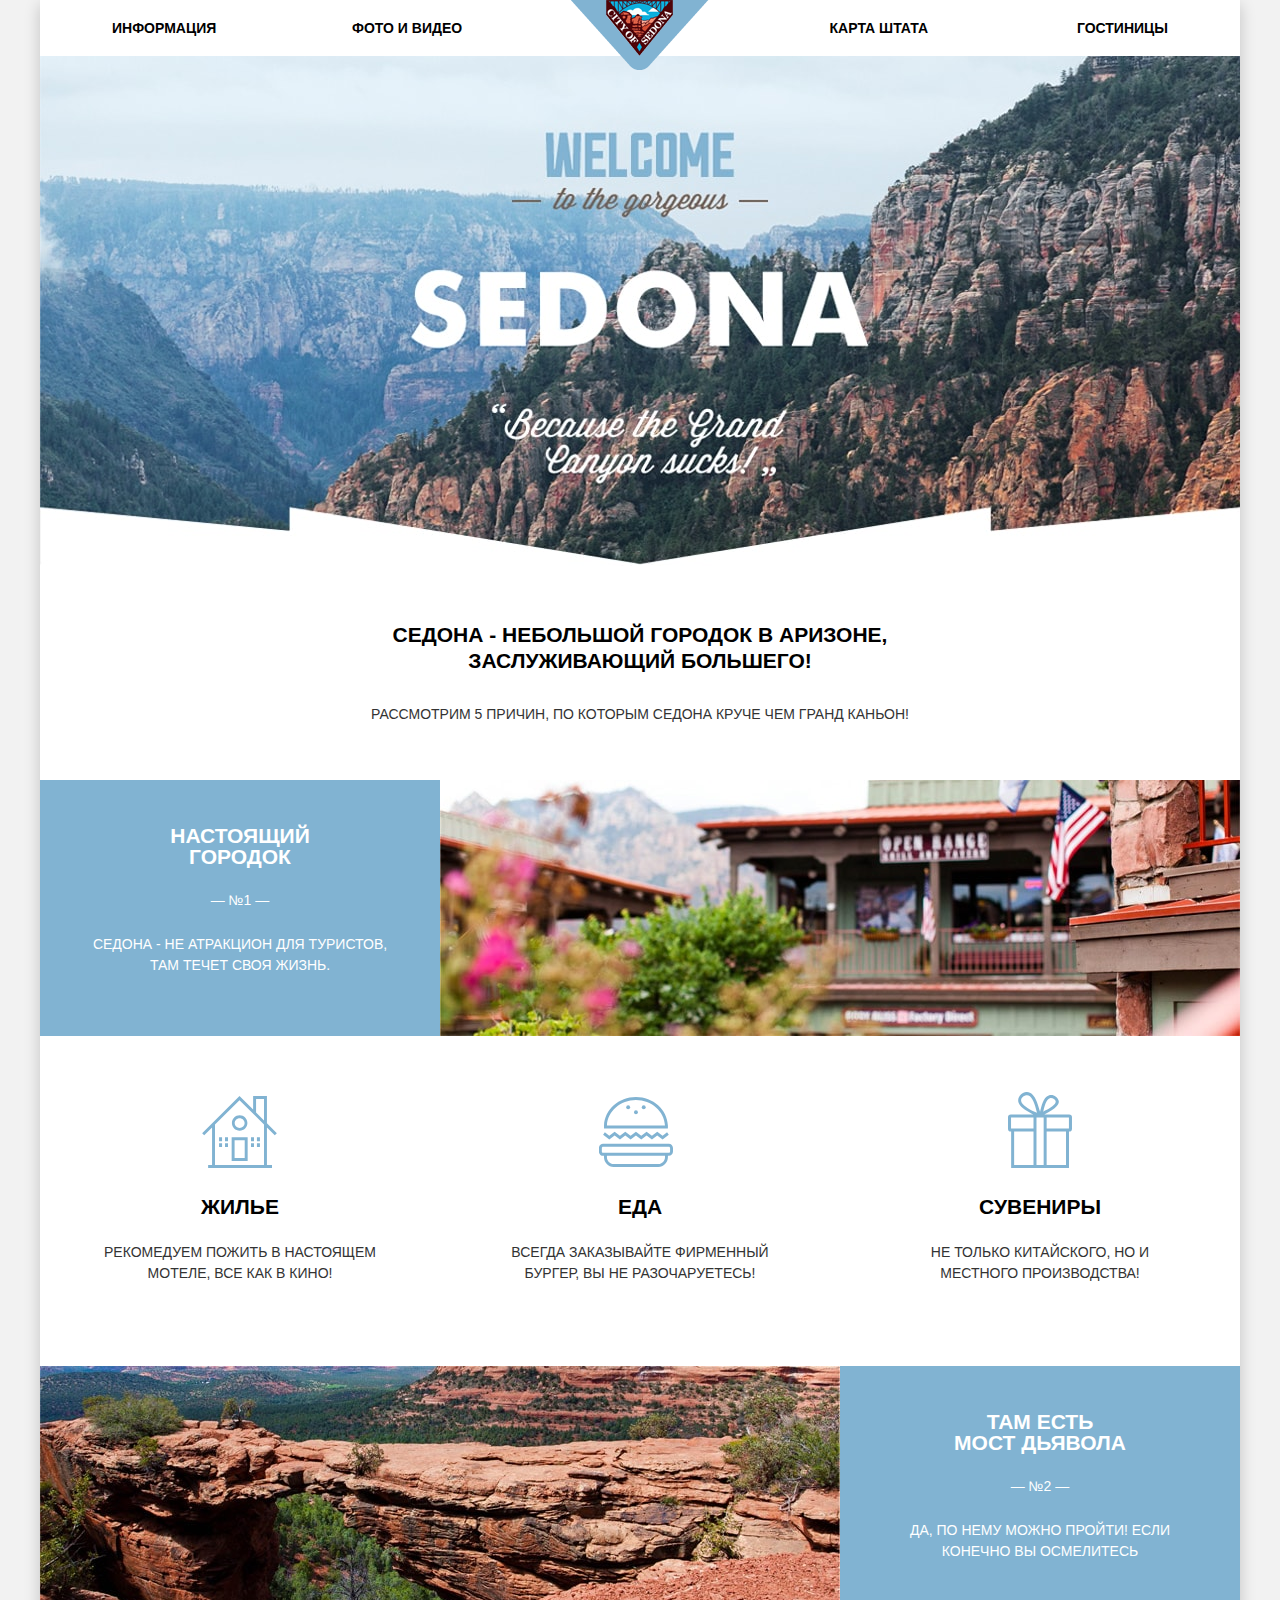
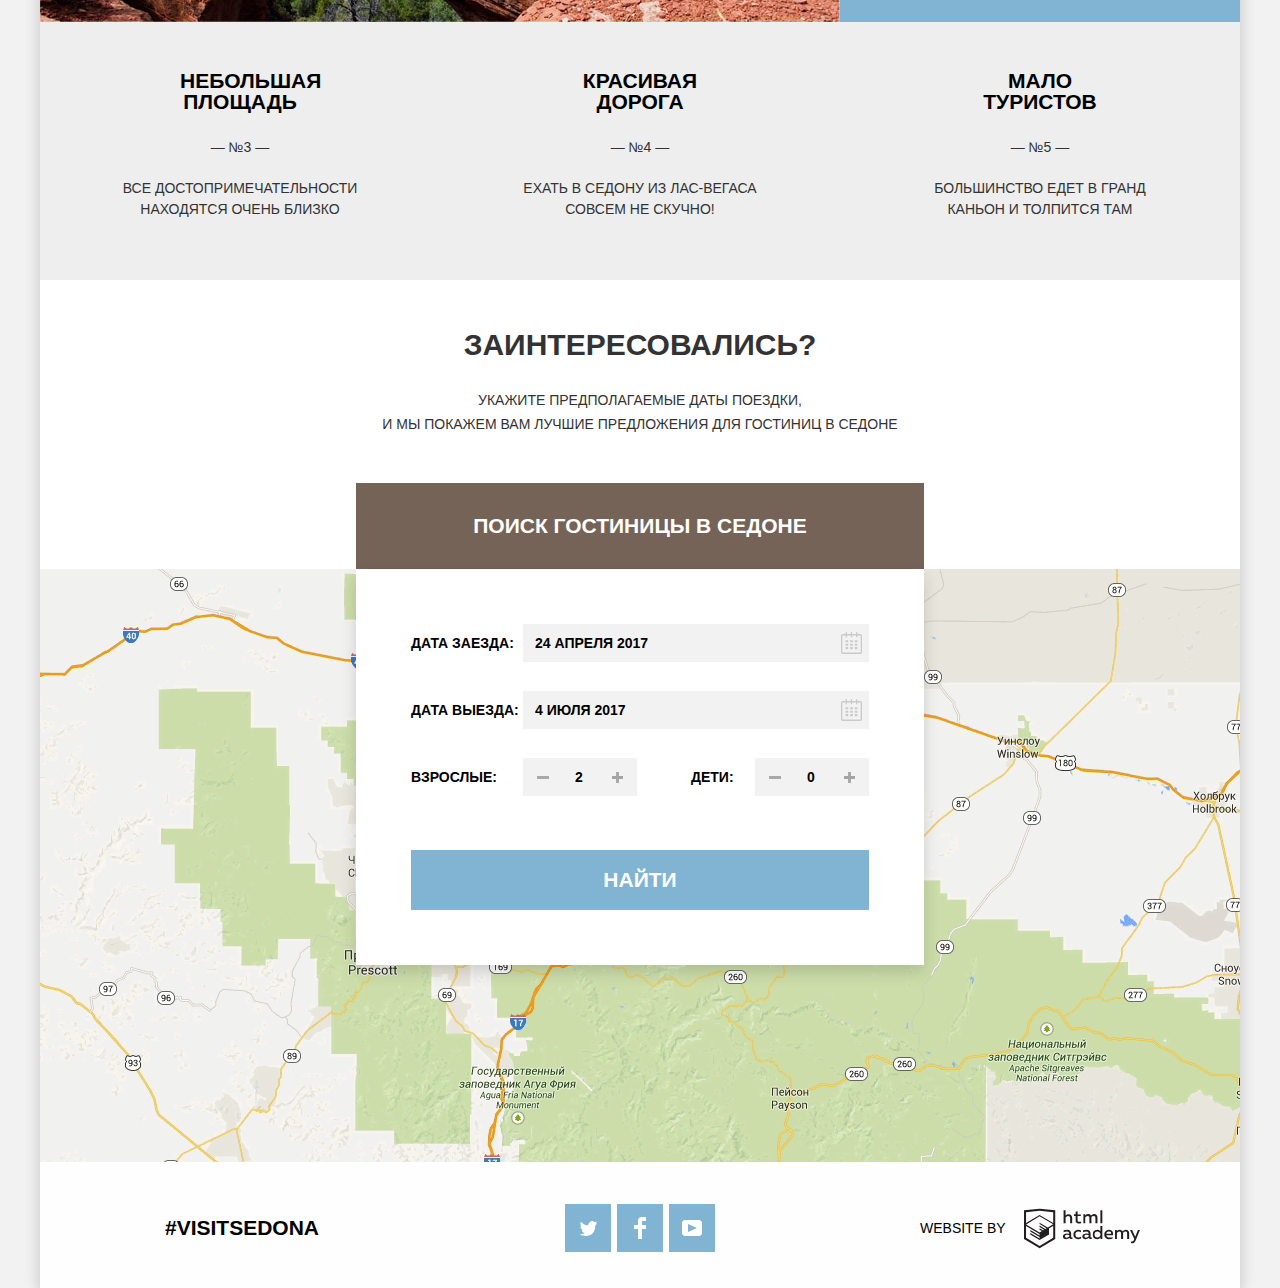
==== commit 19877b1b: "форма" ====
--- a/index.html
+++ b/index.html
@@ -43,92 +43,98 @@
                 </div>
             </section>
             <!--Вопросы по тексту, лежащем на лого-->
-                   <section class="features">
-          <h2 class="visually-hidden">Главное преимущество</h2>
-          <div class="features-text">
-            <h3 class="features-text-title">Настоящий городок</h3>
-
-            <p>&#8212; №1 &#8212;</p>
-
-            <p>Седона - не атракцион для туристов, там течет своя жизнь.</p>
-          </div>
-
-          <div class="features-photo">
-            <img src="img/sedona.jpg" width="800" height="256" alt="Фото Седоны">
-          </div>
-        </section>
-
-        <section class="our-services">
-          <h2 class="visually-hidden">Сервис</h2>       
-          <ul class="our-services-list">
-            <li class="our-services-item">
-              <h3 class="our-services-title">Жилье</h3>
-
-              <p>Рекомедуем пожить в настоящем мотеле, все как в кино!</p>
-            </li>
-
-            <li class="our-services-item">
-              <h3 class="our-services-title">Еда</h3>
-              <p>Всегда заказывайте фирменный бургер, вы не разочаруетесь!</p>
-            </li>
-
-            <li class="our-services-item">
-              <h3 class="our-services-title">Сувениры</h3>
-              <p>Не только китайского, но и местного производства!</p>
-            </li>
-          </ul>
-        </section> <!--end .our-services-->
-
-        <section class="features">
-          <h2 class="visually-hidden">Главное преимущество №2</h2>
-          <div class="features-photo">
-            <img src="img/brige.jpg" width="800" height="256" alt="Фото моста Дьявола">
-          </div>
-
-          <div class="features-text">
-            <h3 class="features-text-title">Там есть<br> мост Дьявола</h3>
-
-            <p>&#8212; №2 &#8212;</p>
-
-            <p>Да, по нему можно пройти! Если конечно вы осмелитесь</p>
-          </div>
-        </section>
-
-        <section class="advantages">
-          <h2 class="visually-hidden">Другие преимущества</h2>
-          <ul class="advantages-list">
-            <li class="advantages-item">
-              <h3>Небольшая площадь</h3>
-
-              <p>&#8212; №3 &#8212;</p>
-
-              <p>Все достопримечательности находятся очень близко</p>
-            </li>
-
-            <li class="advantages-item">
-              <h3>Красивая дорога</h3>
-            
-              <p>&#8212; №4 &#8212;</p>
-
-              <p>Ехать в Седону из Лас-Вегаса совсем не скучно!</p>
-            </li>
-
-            <li class="advantages-item">
-              <h3>Мало туристов</h3>
-            
-              <p>&#8212; №5 &#8212;</p>
-
-              <p>Большинство едет в Гранд Каньон и толпится там</p>
-            </li>
-          </ul>          
-        </section>
-            <!--map-->
+            <section class="features">
+                <h2 class="visually-hidden">Главное преимущество</h2>
+                <div class="features-text">
+                    <h3 class="features-text-title">Настоящий городок</h3>
+
+                    <p>&#8212; №1 &#8212;</p>
+
+                    <p>Седона - не атракцион для туристов, там течет своя жизнь.</p>
+                </div>
+
+                <div class="features-photo">
+                    <img src="img/sedona.jpg" width="800" height="256" alt="Фото Седоны">
+                </div>
+            </section>
+
+            <section class="our-services">
+                <h2 class="visually-hidden">Сервис</h2>
+                <ul class="our-services-list">
+                    <li class="our-services-item">
+                        <h3 class="our-services-title">Жилье</h3>
+
+                        <p>Рекомедуем пожить в настоящем мотеле, все как в кино!</p>
+                    </li>
+
+                    <li class="our-services-item">
+                        <h3 class="our-services-title">Еда</h3>
+                        <p>Всегда заказывайте фирменный бургер, вы не разочаруетесь!</p>
+                    </li>
+
+                    <li class="our-services-item">
+                        <h3 class="our-services-title">Сувениры</h3>
+                        <p>Не только китайского, но и местного производства!</p>
+                    </li>
+                </ul>
+            </section>
+            <!--end .our-services-->
+
+            <section class="features">
+                <h2 class="visually-hidden">Главное преимущество №2</h2>
+                <div class="features-photo">
+                    <img src="img/brige.jpg" width="800" height="256" alt="Фото моста Дьявола">
+                </div>
+
+                <div class="features-text">
+                    <h3 class="features-text-title">Там есть<br> мост Дьявола</h3>
+
+                    <p>&#8212; №2 &#8212;</p>
+
+                    <p>Да, по нему можно пройти! Если конечно вы осмелитесь</p>
+                </div>
+            </section>
+
+            <section class="advantages">
+                <h2 class="visually-hidden">Другие преимущества</h2>
+                <ul class="advantages-list">
+                    <li class="advantages-item">
+                        <h3>Небольшая площадь</h3>
+
+                        <p>&#8212; №3 &#8212;</p>
+
+                        <p>Все достопримечательности находятся очень близко</p>
+                    </li>
+
+                    <li class="advantages-item">
+                        <h3>Красивая дорога</h3>
+
+                        <p>&#8212; №4 &#8212;</p>
+
+                        <p>Ехать в Седону из Лас-Вегаса совсем не скучно!</p>
+                    </li>
+
+                    <li class="advantages-item">
+                        <h3>Мало туристов</h3>
+
+                        <p>&#8212; №5 &#8212;</p>
+
+                        <p>Большинство едет в Гранд Каньон и толпится там</p>
+                    </li>
+                </ul>
+            </section>
             <section class="hotel-search">
-                <h2 class="visually-hidden">Поиск гостиницы в Седоне</h2>
-                <h2>Заинтересовались?</h2>
-                <p>Укажите предполагаемые даты поездки и мы вам покажем лучшие предложения гостиниц в Седоне</p>
-                <!---вставить форму поиска---->
+                <h2 class="visually-hidden">поиск гостиницы в Седоне</h2>
+
+                <p>
+                    <b> Заинтересовались?</b>
+                </p>
+
+                <p>Укажите предполагаемые даты поездки,<br> и мы покажем вам лучшие предложения для гостиниц в седоне
+                </p>
+
                 <button type="button" class="button hotel-search-button">Поиск гостиницы в седоне</button>
+
                 <section class="search-form">
                     <h2 class="visually-hidden">Форма поиска гостиницы в Седоне</h2>
 
@@ -159,12 +165,14 @@
                             <label for="adults">
                   Взрослые:
                 </label>
-                            <button type="button" class="icon-button minus">
+                            <button class="icon-button minus" type="button">
                   <span class="visually-hidden">Уменьшение количества</span>
+                  <svg xmlns="http://www.w3.org/2000/svg" width="12" height="3" viewBox="0 0 12 3"><path d="M0 0h12v3H0z"/></svg>
                 </button>
                             <input class="input-number" type="text" name="number-of-adults" id="adults" value="2">
-                            <button type="button" class="icon-button plus">
+                            <button class="icon-button plus" type="button">
                   <span class="visually-hidden">Увеличение количества</span>
+                  <svg xmlns="http://www.w3.org/2000/svg" width="11" height="11" viewBox="0 0 11 11"><path d="M4 0h3v11H4z"/><path fill="#A4A4A4" d="M0 4h11v3H0z"/></svg>
                 </button>
                         </div>
 
@@ -172,22 +180,27 @@
                             <label for="child">
                   Дети:
                 </label>
-                            <button type="button" class="icon-button minus">
+                            <button class="icon-button minus" type="button">
                   <span class="visually-hidden">Уменьшение количества</span>
+                  <svg xmlns="http://www.w3.org/2000/svg" width="12" height="3" viewBox="0 0 12 3"><path d="M0 0h12v3H0z"/></svg>
                 </button>
                             <input class="input-number" type="text" name="number-of-child" id="child" value="0">
                             <button type="button" class="icon-button plus">
                   <span class="visually-hidden">Увеличение количества</span>
-                </button>
-                        </div>
-                        <button type="submit" class="button form-hotel-search-button">найти</button>
+                  <svg xmlns="http://www.w3.org/2000/svg" width="11" height="11" viewBox="0 0 11 11"><path d="M4 0h3v11H4z"/><path fill="#A4A4A4" d="M0 4h11v3H0z"/></svg>
+                </button>
+                        </div>
+
+                        <button class="button form-hotel-search-button" type="submit">найти</button>
                     </form>
                 </section>
             </section>
+
             <!--map END-->
-            <div class="map">
+            <div>
                 <img src="img/map.png" width="1200" height="593" alt="Как проехать в Седону">
             </div>
+
         </main>
         <!--CONTENT END-->
 
@@ -226,7 +239,7 @@
                 </div>
             </div>
         </footer>
-        <!--FOOTER END-->
+
     </div>
 
 </body>
--- a/css/style.css
+++ b/css/style.css
@@ -260,248 +260,264 @@
 }
 
 .hotel-search {
-    position: relative;
-    text-align: center;
+  position: relative;
+  text-align: center;
 }
 
 .hotel-search p {
-    margin: 25px 0 0 0;
-    font-size: 14px;
-    line-height: 24px;
+  margin: 25px 0 0 0;
+  font-size: 14px;
+  line-height: 24px;
 }
 
 .hotel-search b {
-    font-size: 30px;
-    line-height: 36px;
-    font-weight: bold;
-}
-
-.button {
-    font-family: "PT Sans", Arial, sans-serif;
-    font-size: 21px;
-    line-height: 26px;
-    font-weight: bold;
-    text-transform: uppercase;
-    text-align: center;
-    vertical-align: middle;
-    color: #ffffff;
-    border: none;
+  font-size: 30px;
+  line-height: 36px;
+  font-weight: bold;
+}
+
+.button {  
+  font-family: "PT Sans", "Arial", sans-serif;
+  font-size: 21px;
+  line-height: 26px;
+  font-weight: bold;
+  text-transform: uppercase;  
+  text-align: center;
+  vertical-align: middle;
+  color: #ffffff;  
+  border: none;
 }
 
 .hotel-search-button {
-    box-sizing: border-box;
-    width: 568px;
-    height: 86px;
-    margin-top: 47px;
+  -webkit-box-sizing: border-box;
+          box-sizing: border-box;
+  width: 568px;
+  height: 86px;
+  margin-top: 47px;
 }
 
 .hotel-search-button,
 .reservation-button {
-    background-color: #766357;
-}
+  background-color: #766357; 
+ }
 
 .hotel-search-button:hover,
 .hotel-search-button:focus,
 .reservation-button:hover,
 .reservation-button:focus {
-    background-color: #604e43;
+  background-color: #604e43;
 }
 
 .hotel-search-button:active,
 .reservation-button:active {
-    background-color: #503e33;
-    color: rgba(255, 255, 255, 0.3);
+  color: rgba(255, 255, 255, 0.3);
+  background-color: #503e33;  
 }
 
 .search-form {
-    position: absolute;
-    bottom: -396px;
-    left: 316px;
-    min-height: 396px;
-    width: 568px;
-    box-sizing: border-box;
-    padding: 55px;
-    background-color: #ffffff;
-    box-shadow: 0 7px 15px 0 rgba(0, 1, 1, 0.15);
+  position: absolute;
+  bottom: -396px;
+  left: 316px;
+  z-index: 2;
+  -webkit-box-sizing: border-box;
+          box-sizing: border-box;
+  min-height: 396px;
+  width: 568px;  
+  padding: 55px;
+  background-color: #ffffff;
+  -webkit-box-shadow: 0 7px 15px 0 rgba(0, 1, 1, 0.15);
+          box-shadow: 0 7px 15px 0 rgba(0, 1, 1, 0.15);  
+}
+
+.search-form-show {
+  display: none;
 }
 
 .form-hotel-search {
-    display: flex;
-    flex-wrap: wrap;
-    justify-content: space-between;
-    font-size: 14px;
-    line-height: 26px;
-    font-weight: bold;
-    color: #000000;
+  display: -webkit-box;
+  display: -ms-flexbox;
+  display: flex;
+  -ms-flex-wrap: wrap;
+      flex-wrap: wrap;
+  -webkit-box-pack: justify;
+      -ms-flex-pack: justify;
+          justify-content: space-between;
+  font-size: 14px;
+  line-height: 26px;
+  font-weight: bold;
+  color: #000000;
 }
 
 .form-hotel-search-item {
-    position: relative;
-    display: flex;
-    margin-bottom: 29px;
-    justify-content: space-between;
-    width: 458px;
+  position: relative;
+  display: -webkit-box;
+  display: -ms-flexbox;
+  display: flex;
+  -webkit-box-pack: justify;
+      -ms-flex-pack: justify;
+          justify-content: space-between;
+  margin-bottom: 29px;
 }
 
 .half-line {
-    width: 226px;
-    margin-bottom: 54px;
+  margin-bottom: 54px;
 }
 
 .half-line:last-of-type label {
-    padding-left: 52px;
+  padding-left: 48px;
 }
 
 .form-hotel-search label {
-    display: block;
-    box-sizing: border-box;
-    width: 100px;
-    height: 38px;
-    padding: 6px 0;
-    text-align: left;
+  display: block;
+  -webkit-box-sizing: border-box;
+          box-sizing: border-box;
+  width: 112px;
+  height: 38px;
+  padding: 6px 0;
+  text-align: left;
 }
 
 .icon-button {
-    width: 40px;
-    height: 38px;
-    padding: 0;
-    margin: 0;
-    background-color: #f2f2f2;
-    border: none;
+  width: 40px;
+  height: 38px;
+  margin: 0;  
+  padding: 0;  
+  background-color: #f2f2f2;
+  border: none; 
 }
 
 .calendar {
-    display: flex;
-    position: absolute;
-    top: 0;
-    right: 0;
-    justify-content: center;
-    align-items: center;
-    fill: #cacaca;
+  position: absolute;
+  top: 0;
+  left: 420px;  
+  display: -webkit-box;
+  display: -ms-flexbox;
+  display: flex;
+  -webkit-box-pack: center;
+      -ms-flex-pack: center;
+          justify-content: center;
+  -webkit-box-align: center;
+      -ms-flex-align: center;
+          align-items: center;
+  fill: #cacaca;
+  background-color: transparent;
 }
 
 .calendar:hover,
 .calendar:focus {
-    fill: #000000;
+  fill: #000000;
 }
 
 .calendar:active {
-    fill: #81b3d2;
+  fill: #81b3d2;
 }
 
 .minus {
-    position: absolute;
-    top: 0;
-    right: 74px;
-}
-
-.minus:after {
-    content: "";
-    position: absolute;
-    top: 18px;
-    left: 14px;
-    width: 12px;
-    height: 3px;
-    background-image: url("../img/plus-minus.png");
-    background-repeat: no-repeat;
-    background-position: 0 -4px;
+  position: absolute;
+  top: 0;
+  right: 74px;
+  display: -webkit-box;
+  display: -ms-flexbox;
+  display: flex;
+  -webkit-box-pack: center;
+      -ms-flex-pack: center;
+          justify-content: center;
+  -webkit-box-align: center;
+      -ms-flex-align: center;
+          align-items: center;
+  font-size: 0;
+  fill: #a9a9a9;
 }
 
 .plus {
-    position: absolute;
-    top: 0;
-    right: 0;
-}
-
-.plus:after {
-    content: "";
-    position: absolute;
-    top: 14px;
-    right: 14px;
-    width: 11px;
-    height: 11px;
-    background-image: url("../img/plus-minus.png");
-    background-repeat: no-repeat;
-    background-position: -19px 0;
-}
-
-.minus:hover:after,
-.minus:focus:after {
-    background-position: -37px -4px;
-}
-
-.minus:active:after {
-    background-position: -74px -4px;
-}
-
-.plus:hover:after,
-.plus:focus:after {
-    background-position: -56px 0;
-}
-
-.plus:active:after {
-    background-position: -93px 0;
+  position: absolute;
+  top: 0;
+  right: 0;
+  display: -webkit-box;
+  display: -ms-flexbox;
+  display: flex;
+  -webkit-box-pack: center;
+      -ms-flex-pack: center;
+          justify-content: center;
+  -webkit-box-align: center;
+      -ms-flex-align: center;
+          align-items: center;
+  font-size: 0;
+  fill: #a9a9a9;
+}
+
+.minus:hover path,
+.minus:focus path,
+.plus:hover path,
+.plus:focus path {
+  fill: #000000;
+}
+
+.minus:active path,
+.plus:active path {
+  fill: #81b3d2;
 }
 
 .input-date {
-    display: block;
-    box-sizing: border-box;
-    width: 306px;
-    height: 38px;
-    padding-left: 10px;
-    margin-right: 40px;
+  display: block;
+  -webkit-box-sizing: border-box;
+          box-sizing: border-box;
+  width: 346px;
+  height: 38px;
+  padding: 0 40px 0 10px;
 }
 
 .input-number {
-    width: 34px;
-    height: 38px;
-    padding-left: 10px;
-    margin: 0 40px;
-    box-sizing: border-box;
+  -webkit-box-sizing: border-box;
+          box-sizing: border-box;  
+  width: 34px;
+  height: 38px;
+  margin: 0 40px;  
+  padding-left: 10px;
 }
 
 .form-hotel-search-button {
-    width: 460px;
-    height: 60px;
+  width: 460px;
+  height: 60px;
 }
 
 .form-hotel-search-button,
 .more-button {
-    background-color: #81b3d2;
+  background-color: #81b3d2; 
 }
 
 .form-hotel-search-button:hover,
 .form-hotel-search-button:focus,
 .more-button:hover,
 .more-button:focus {
-    background-color: #669ec0;
+  background-color: #669ec0;
 }
 
 .form-hotel-search-button:active,
 .more-button:active {
-    background-color: #5496bd;
-    color: rgba(255, 255, 255, 0.3);
+  color: rgba(255, 255, 255, 0.3);  
+  background-color: #5496bd;
 }
 
 .form-hotel-search input {
-    font-size: 14px;
-    line-height: 26px;
-    font-weight: bold;
-    text-transform: uppercase;
-    color: #000000;
-    background-color: #f2f2f2;
-    border: 2px solid transparent;
+  font-size: 14px;
+  line-height: 26px;
+  font-weight: bold;
+  text-transform: uppercase;  
+  color: #000000;
+  background-color: #f2f2f2;
+  border: 2px solid  transparent;
 }
 
 .form-hotel-search input:hover {
-    background-color: #ebebed;
+  background-color: #ebebed;
 }
 
 .form-hotel-search input:focus {
-    background-color: #ffffff;
-    border: 2px solid #e5e5e5;
-    outline: none;
-}
+  background-color: #ffffff;
+  border: 2px solid  #e5e5e5;
+  outline: none;
+} 
 
 .map {
     line-height: 0;
@@ -567,7 +583,7 @@
 
 .copyright {
     display: flex;
-    width: 200px;
+    width: 220px;
     margin: 0 100px 0 auto;
     align-items: center;
     justify-content: space-between;
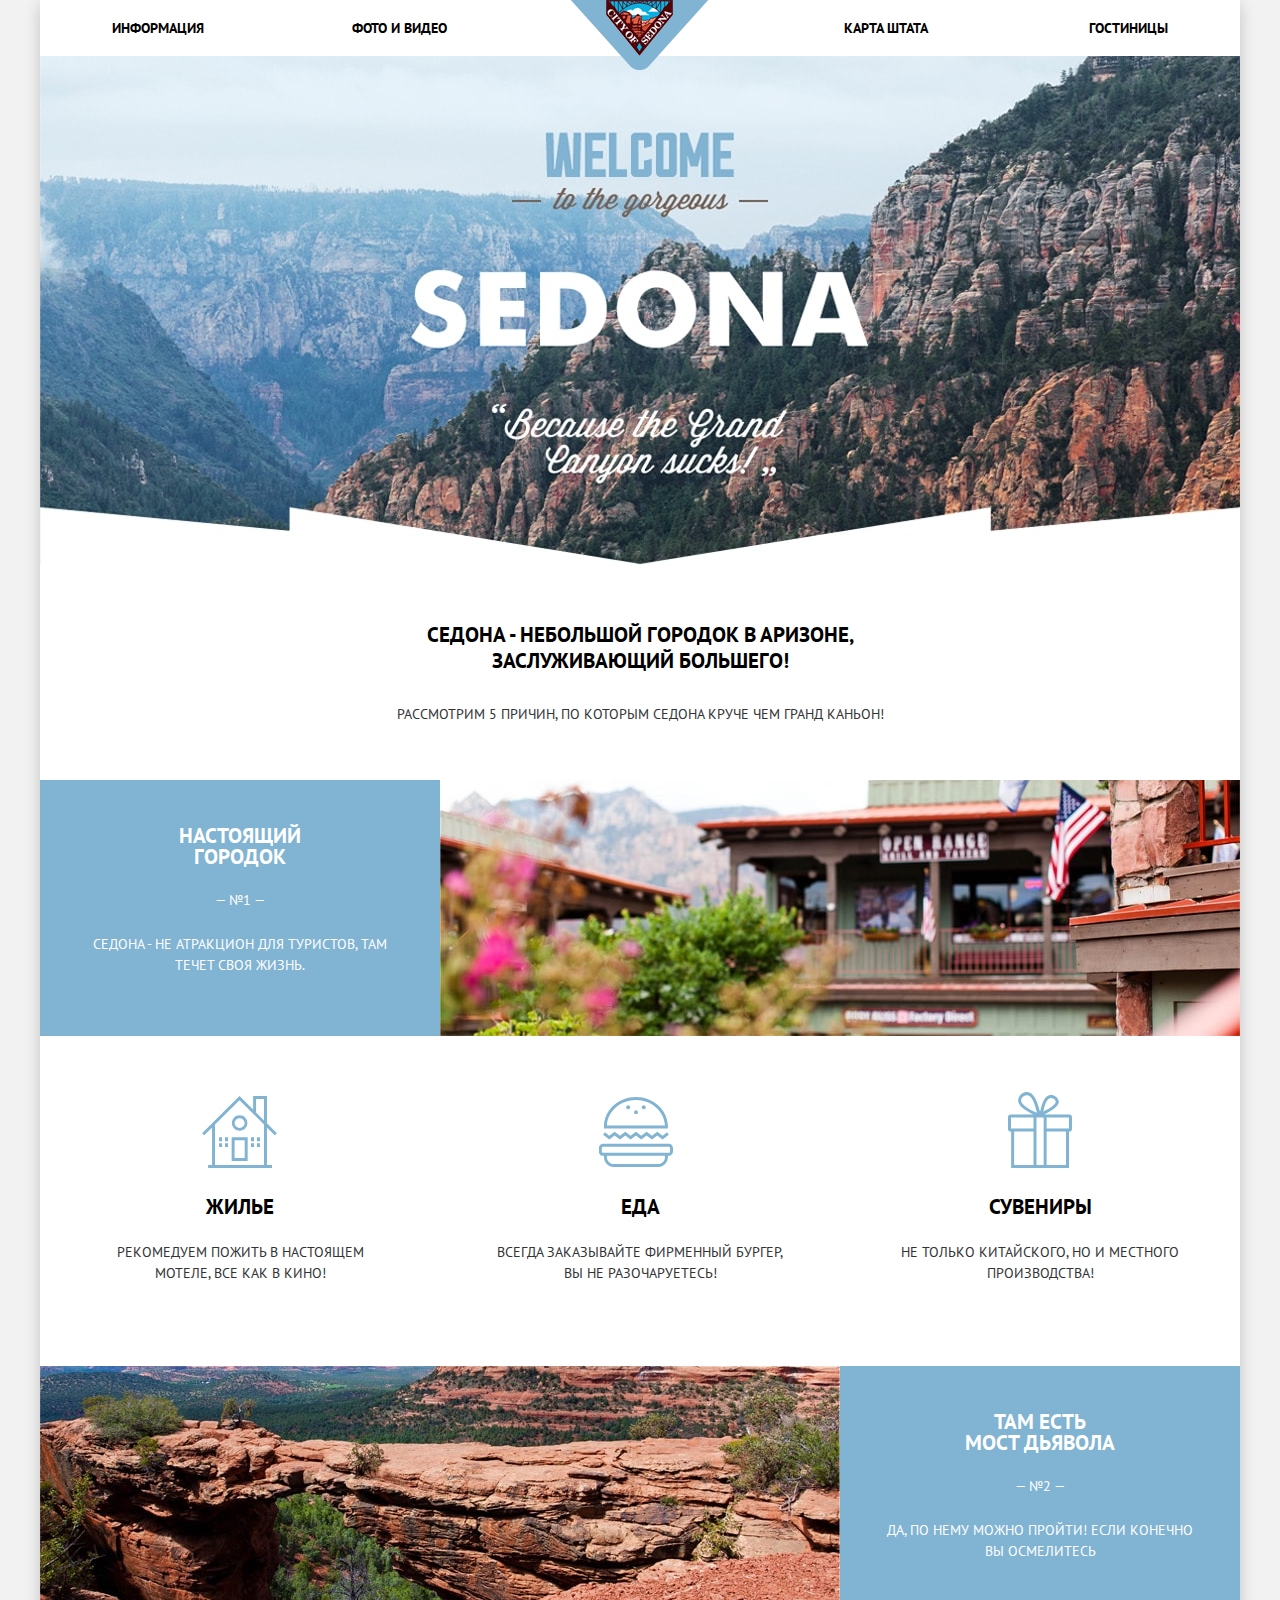
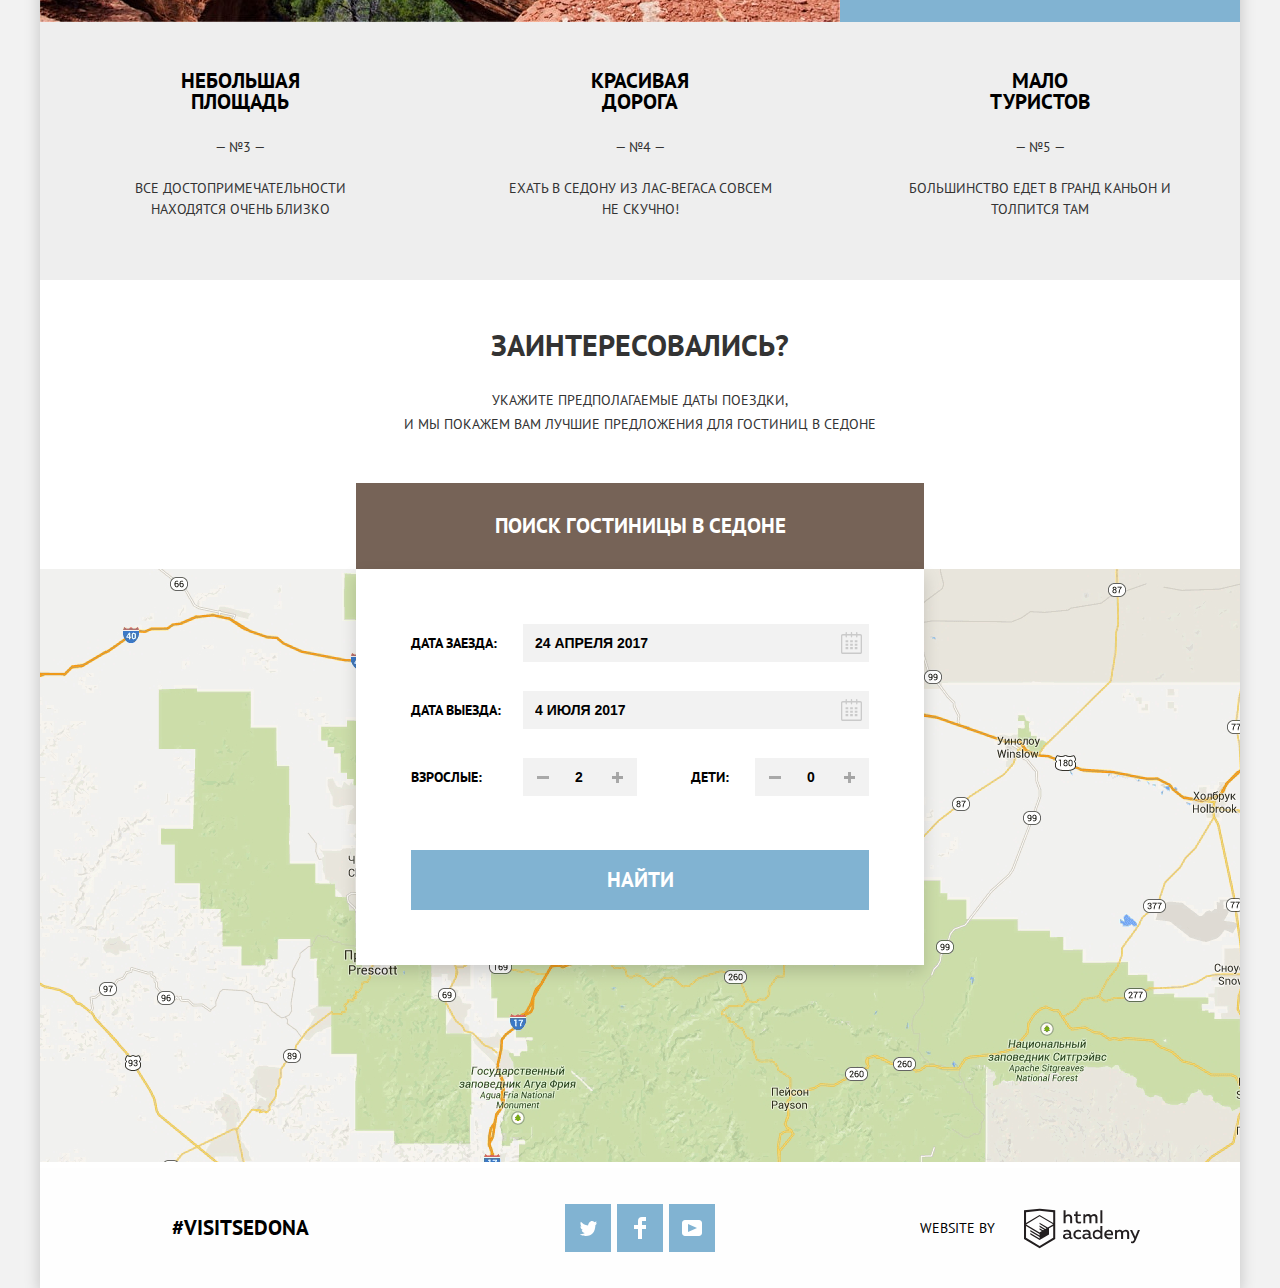
==== commit c0c29a34: "исправ. шр" ====
--- a/index.html
+++ b/index.html
@@ -4,9 +4,9 @@
 <head>
     <meta charset="utf-8">
     <title>Sedona</title>
-    <link href="https://fonts.googleapis.com/css?family=PT+Sans+Narrow:400,700&amp;subset=cyrillic" rel="stylesheet">
-    <link href="css/normalize.css" rel="stylesheet">
-    <link href="css/style.css" rel="stylesheet">
+    <link href="https://fonts.googleapis.com/css?family=PT+Sans:400,700&amp;subset=cyrillic" rel="stylesheet">
+    <link href="css/normalize-min.css" rel="stylesheet">
+    <link href="css/style-min.css" rel="stylesheet">
 </head>
 
 <body>
--- a/css/style-min.css
+++ b/css/style-min.css
@@ -0,0 +1 @@
+body {margin: 0px;padding: 0px;font-family: "PT Sans", Arial, sans-serif;font-size: 14px;line-height: 21px;font-weight: normal;text-transform: uppercase;color: #333333;background-color: #f2f2f2;}a {text-decoration: none;}.container {width: 1200px;margin: 0 auto;background-color: #ffffff;box-shadow: 0 5px 15px 0 rgba(0, 1, 1, 0.2);}.visually-hidden {position: absolute;width: 1px;height: 1px;margin: -1px;border: 0;padding: 0;clip: rect(0 0 0 0);overflow: hidden;}.page-header {position: relative;}.header-logo {position: absolute;top: 0px;left: 531px;}.main-navigation {font-size: 14px;line-height: 26px;font-weight: bold;color: #000000;}.site-navigation {display: flex;width: 1056px;margin: 0 72px;padding: 0;flex-wrap: wrap;list-style: none;}.site-navigation li {width: 240px;padding: 15px 0;}.site-navigation li:nth-child(4n+2) {margin-right: auto;}.site-navigation li:nth-child(4n+1),.site-navigation li:nth-child(4n+2) {text-align: left;}.site-navigation li:nth-child(4n+3),.site-navigation li:nth-child(4n+4) {text-align: right;}.site-navigation a {color: #000000;}.site-navigation a:hover,.site-navigation a:focus {color: #81b3d2;}.site-navigation a:active {color: rgba(0, 0, 0, 0.3);}.site-navigation .site-navigation-current,.site-navigation .site-navigation-current:hover,.site-navigation .site-navigation-current:focus,.site-navigation .site-navigation-current:active {color: #766357;}/* тело индекса*/.info-sedona {text-align: center;}.promo-container {width: 570px;margin: 50px auto 0 auto;}.promo-title {margin: 0 0 30px 0;font-size: 21px;line-height: 26px;font-weight: bold;color: #000000;}.promo-container p {margin: 0 0 55px 0;}.main-reasons {display: flex;justify-content: space-between;background-color: #81b3d2;}.main-reasons span/* доработать отступ*/.reason-item {padding: 0 45px;text-align: center;color: #ffffff;}.main-reasons:nth-child(2) .reason-item {padding: 0 60px;}.features {display: -webkit-box;display: -ms-flexbox;display: flex;-webkit-box-pack: justify;-ms-flex-pack: justify;justify-content: space-between;background-color: #81b3d2;}.features-text {-webkit-box-sizing: border-box;box-sizing: border-box;width: 400px;padding: 0 45px;text-align: center;color: #ffffff;}.features:nth-child(2) .features-text {padding: 0 60px;}.features-text-title {width: 200px;margin: 45px auto 2px auto;font-size: 21px;line-height: 21px;font-weight: bold;}.features-photo {-webkit-box-sizing: border-box;box-sizing: border-box;width: 800px;line-height: 0;}.features-text p {margin: 23px auto;}.our-services-list {display: flex;margin: 0;padding: 0;list-style: none;text-align: center;}.our-services-item {width: 400px;}.our-services-title {margin: 0;padding-top: 160px;padding-bottom: 25px;font-size: 21px;line-height: 21px;font-weight: bold;color: #000000;}.our-services-item:first-child {background-image: url("../img/icon-house.svg");background-repeat: no-repeat;background-position: 162px 60px;}.our-services-item:nth-child(2) {background-image: url("../img/icon-burger.svg");background-repeat: no-repeat;background-position: 159px 61px;}.our-services-item:last-child {background-image: url("../img/icon-gift.svg");background-repeat: no-repeat;background-position: 168px 56px;}.our-services-item p {padding: 0 50px 0 50px;margin: 0 0 82px 0;}.advantages {padding-bottom: 40px;margin-bottom: 47px;text-align: center;background-color: #eeeeee;}.advantages-list {display: flex;margin: 0;padding: 0;list-style: none;}.advantages-item {width: 400px;}.advantages h3 {width: 120px;margin: 48px auto 25px auto;font-size: 21px;line-height: 21px;font-weight: bold;color: #000000;}.advantages p {margin: 20px auto;width: 270px;}.hotel-search {position: relative;text-align: center;}.hotel-search p {margin: 25px 0 0 0;font-size: 14px;line-height: 24px;}.hotel-search b {font-size: 30px;line-height: 36px;font-weight: bold;}.button {font-family: "PT Sans", "Arial", sans-serif;font-size: 21px;line-height: 26px;font-weight: bold;text-transform: uppercase;text-align: center;vertical-align: middle;color: #ffffff;border: none;}.hotel-search-button {-webkit-box-sizing: border-box;box-sizing: border-box;width: 568px;height: 86px;margin-top: 47px;}.hotel-search-button,.reservation-button {background-color: #766357;}.hotel-search-button:hover,.hotel-search-button:focus,.reservation-button:hover,.reservation-button:focus {background-color: #604e43;}.hotel-search-button:active,.reservation-button:active {color: rgba(255, 255, 255, 0.3);background-color: #503e33;}.search-form {position: absolute;bottom: -396px;left: 316px;z-index: 2;-webkit-box-sizing: border-box;box-sizing: border-box;min-height: 396px;width: 568px;padding: 55px;background-color: #ffffff;-webkit-box-shadow: 0 7px 15px 0 rgba(0, 1, 1, 0.15);box-shadow: 0 7px 15px 0 rgba(0, 1, 1, 0.15);}.search-form-show {display: none;}.form-hotel-search {display: -webkit-box;display: -ms-flexbox;display: flex;-ms-flex-wrap: wrap;flex-wrap: wrap;-webkit-box-pack: justify;-ms-flex-pack: justify;justify-content: space-between;font-size: 14px;line-height: 26px;font-weight: bold;color: #000000;}.form-hotel-search-item {position: relative;display: -webkit-box;display: -ms-flexbox;display: flex;-webkit-box-pack: justify;-ms-flex-pack: justify;justify-content: space-between;margin-bottom: 29px;}.half-line {margin-bottom: 54px;}.half-line:last-of-type label {padding-left: 48px;}.form-hotel-search label {display: block;-webkit-box-sizing: border-box;box-sizing: border-box;width: 112px;height: 38px;padding: 6px 0;text-align: left;}.icon-button {width: 40px;height: 38px;margin: 0;padding: 0;background-color: #f2f2f2;border: none;}.calendar {position: absolute;top: 0;left: 420px;display: -webkit-box;display: -ms-flexbox;display: flex;-webkit-box-pack: center;-ms-flex-pack: center;justify-content: center;-webkit-box-align: center;-ms-flex-align: center;align-items: center;fill: #cacaca;background-color: transparent;}.calendar:hover,.calendar:focus {fill: #000000;}.calendar:active {fill: #81b3d2;}.minus {position: absolute;top: 0;right: 74px;display: -webkit-box;display: -ms-flexbox;display: flex;-webkit-box-pack: center;-ms-flex-pack: center;justify-content: center;-webkit-box-align: center;-ms-flex-align: center;align-items: center;font-size: 0;fill: #a9a9a9;}.plus {position: absolute;top: 0;right: 0;display: -webkit-box;display: -ms-flexbox;display: flex;-webkit-box-pack: center;-ms-flex-pack: center;justify-content: center;-webkit-box-align: center;-ms-flex-align: center;align-items: center;font-size: 0;fill: #a9a9a9;}.minus:hover path,.minus:focus path,.plus:hover path,.plus:focus path {fill: #000000;}.minus:active path,.plus:active path {fill: #81b3d2;}.input-date {display: block;-webkit-box-sizing: border-box;box-sizing: border-box;width: 346px;height: 38px;padding: 0 40px 0 10px;}.input-number {-webkit-box-sizing: border-box;box-sizing: border-box;width: 34px;height: 38px;margin: 0 40px;padding-left: 10px;}.form-hotel-search-button {width: 460px;height: 60px;}.form-hotel-search-button,.more-button {background-color: #81b3d2;}.form-hotel-search-button:hover,.form-hotel-search-button:focus,.more-button:hover,.more-button:focus {background-color: #669ec0;}.form-hotel-search-button:active,.more-button:active {color: rgba(255, 255, 255, 0.3);background-color: #5496bd;}.form-hotel-search input {font-size: 14px;line-height: 26px;font-weight: bold;text-transform: uppercase;color: #000000;background-color: #f2f2f2;border: 2px solid transparent;}.form-hotel-search input:hover {background-color: #ebebed;}.form-hotel-search input:focus {background-color: #ffffff;border: 2px solid #e5e5e5;outline: none;}.map {line-height: 0;}.map+.footer-container {position: relative;margin-top: -120px;z-index: 1;}.footer-container {display: flex;min-height: 120px;width: 1200px;justify-content: space-between;align-items: center;background-color: rgba(254, 254, 254, 0.9);}.footer-text {width: 150px;margin: 0 250px 0 125px;font-size: 21px;line-height: 26px;font-weight: bold;text-align: center;color: #000000;}.footer-social ul {display: flex;width: 150px;margin: 0;padding: 0;flex-wrap: wrap;justify-content: space-between;list-style: none;text-align: center;}.social-button {display: flex;width: 46px;height: 48px;align-items: center;justify-content: center;background-color: #81b3d2;}.social-button:hover,.social-button:focus {background-color: #669ec0;}.social-button:active {background-color: #5496bd;}.social-button:active path {opacity: 0.3;}.copyright {display: flex;width: 220px;margin: 0 100px 0 auto;align-items: center;justify-content: space-between;}.copyright-text {margin: 0;padding: 0;font-size: 14px;line-height: 26px;color: #000000;}.logohtmlacademy {display: flex;width: 116px;height: 41px;align-items: center;justify-content: center;}.logohtmlacademy:hover path,.logohtmlacademy:focus path {fill: #81b3d2;}.logohtmlacademy:active path {fill: #bdbbbc;}.filters {min-height: 217px;box-sizing: border-box;padding: 27px 73px 0 73px;font-size: 14px;line-height: 21px;color: #ffffff;background-image: url("../img/filter-background.png");background-color: #81b3d2;background-repeat: no-repeat;}.filter-hotels {display: flex;justify-content: space-between;}.filter-hotels fieldset {padding: 0;border: none;}.legend {margin-bottom: 9px;font-size: 16px;line-height: 21px;font-weight: bold;}.legend-checkbox {margin-bottom: 25px;}.filter-infrastructure {box-sizing: border-box;width: 140px;margin: 0 114px 0 0;}.fillter-hotel-type {box-sizing: border-box;width: 140px;margin: 0 auto 0 0;}.filter-hotel-costs {box-sizing: border-box;width: 318px;margin: 0;}.filter-checkbox {position: relative;display: block;padding-left: 40px;margin-bottom: 24px;cursor: pointer;}.filter-checkbox input[type="checkbox"]+.checkbox-indicator {position: absolute;top: 0;left: 0;width: 23px;height: 23px;background-image: url("../img/checkbox-off.svg");background-repeat: no-repeat;}.filter-checkbox input[type="checkbox"]:checked+.checkbox-indicator {position: absolute;top: 0;left: 0;width: 27px;height: 23px;background-image: url("../img/checkbox-on.svg");background-repeat: no-repeat;}.filter-checkbox input[type="checkbox"]:focus+.checkbox-indicator {outline: thin dotted;outline: 5px auto -webkit-focus-ring-color;}.filter-checkbox input[type="checkbox"]:disabled+.checkbox-indicator {position: absolute;top: 0;left: 0;width: 23px;height: 23px;background-image: url("../img/checkbox-off.svg");background-repeat: no-repeat;opacity: 0.4;}.priсe-controls {position: relative;box-sizing: border-box;height: 36px;margin-bottom: 20px;font-size: 0;border: 2px solid #ffffff;border-radius: 2px;}.priсe-controls:after {content: "";position: absolute;top: 50%;left: 50%;width: 2px;height: 22px;background-color: #ffffff;transform: translate(-50%, -50%);}.priсe-controls label {width: 90px;padding-left: 65px;display: inline-block;font-size: 14px;line-height: 32px;vertical-align: top;cursor: pointer;}.priсe-controls .price-max {padding-left: 58px;}.priсe-controls input {width: 50px;margin: 0;font: inherit;color: inherit;background: none;border: none;outline: none;}.range-controls {position: relative;margin-bottom: 32px;}.range-controls .scale {height: 2px;background-color: rgba(255, 255, 255, 0.3)}.range-controls .bar {width: 80%;height: 2px;background-color: #ffffff;}.range-toggle {position: absolute;top: -9px;width: 4px;height: 4px;background-color: #ababab;border: 8px solid #ffffff;border-radius: 50%;box-shadow: 0 2px 1px 0 rgba(0, 1, 1, 0.2);cursor: pointer;}.range-toggle:hover,.range-toggle:focus {background-color: #1c4f80;border: 9px solid #ffffff;}.range-toggle-min {left: 0;}.range-toggle-max {left: 80%;}.filter-hotels button {display: block;box-sizing: border-box;min-height: 38px;margin: 0 0 0 86px;padding: 6px 34px;background-color: transparent;font: inherit;border: 2px solid #ffffff;border-radius: 2px;outline: none;cursor: pointer;}.filter-hotels button:hover,.filter-hotels button:focus {color: #000000;background-color: #ffffff;}.selection-results {display: flex;box-sizing: border-box;min-height: 86px;padding: 0 73px 30px 73px;justify-content: space-between;align-items: flex-end;border-bottom: 1px solid #e5e5e5;}.selection-results p:first-of-type {margin: 0 47px 0 0;font-size: 21px;line-height: 26px;font-weight: bold;color: #000000;}.selection-results p {margin: 0 38px 0 0;font-size: 12px;line-height: 18px;color: #000000;}.selection-result-type-list {margin: 0 auto 0 0;padding: 0;list-style: none;}.selection-result-type-item {display: inline;margin-right: 30px;}.selection-result-current {font-size: 12px;line-height: 18px;color: #81b3d2;}.selection-result-type-item a {font-size: 12px;line-height: 18px;color: rgba(0, 0, 0, 0.3);border-bottom: 1px dotted #81b3d2;}.selection-result-type-item a:hover,.selection-result-type-item a:focus {color: #81b3d2;border-bottom: 1px dotted #81b3d2;}.selection-result-type-item a:active {color: #000000;border-bottom: none;}.icon {fill: rgba(0, 0, 0, 0.3);}.selection-result-ranging a {display: inline-block;width: 11px;height: 10px;margin-left: 7px;}.selection-result-ranging-current .icon {fill: #81b3d2;}.selection-result-ranging a:focus .icon,.selection-result-ranging a:hover .icon {fill: #000000;}.selection-result-ranging a:active .icon {fill: #81b3d2;}.results-list {margin: 0;padding: 0;list-style: none;}.results-item {display: flex;min-height: 90px;padding: 30px 73px 30px 73px;justify-content: space-between;align-items: stretch;border-bottom: 1px solid #e5e5e5;}.about-hotel {width: 270px;margin: 0 auto 0 30px;}.hotel-name {margin: -6px 0 11px 0;}.results-list a {font-size: 21px;line-height: 26px;font-weight: bold;color: #000000;}.results-list a:hover,.results-list a:focus {color: #81b3d2;}.results-list a:active {color: rgba(0, 0, 0, 0.3);}.reservation-button,.more-button {font-size: 14px;line-height: 21px;}.hotel-type {display: inline-block;width: 110px;margin: 0 3px 11px 0;}.hotel-costs {display: inline-block;width: 142px;margin-bottom: 11px;}.more-button {width: 110px;height: 27px;margin-right: 3px;}.reservation-button {width: 142px;height: 27px;}.rating {display: flex;margin: 0;padding: 0;flex-direction: column;align-items: flex-end;}.star {margin: 0;background-image: url("../img/star.svg");background-repeat: space;background-color: #ffffff;}.rating-value {box-sizing: border-box;width: 110px;height: 28px;margin: 45px 0 0 0;padding: 3px 0 3px 16px;color: #666666;background-color: #f2f2f2;}.four-star {width: 89px;height: 17px;}.three-star {width: 65px;height: 17px;}.two-star {width: 41px;height: 17px;}